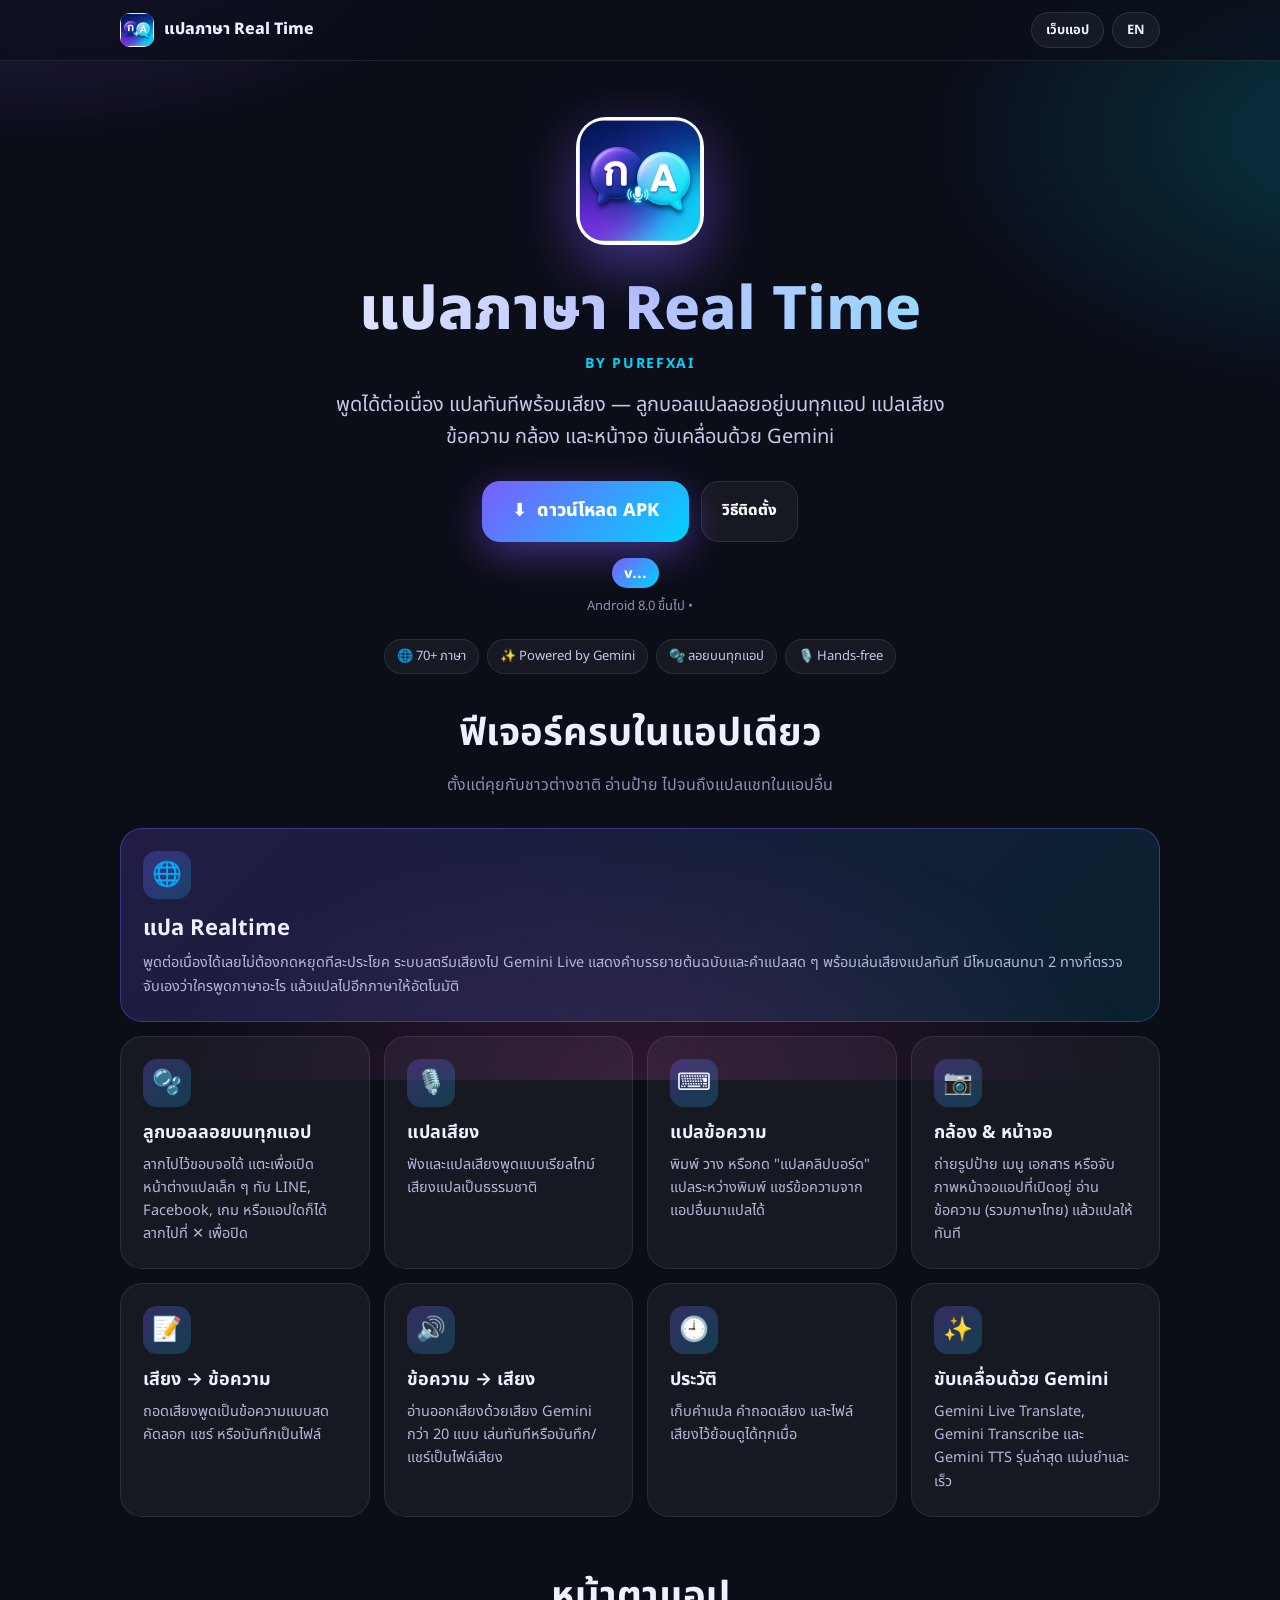
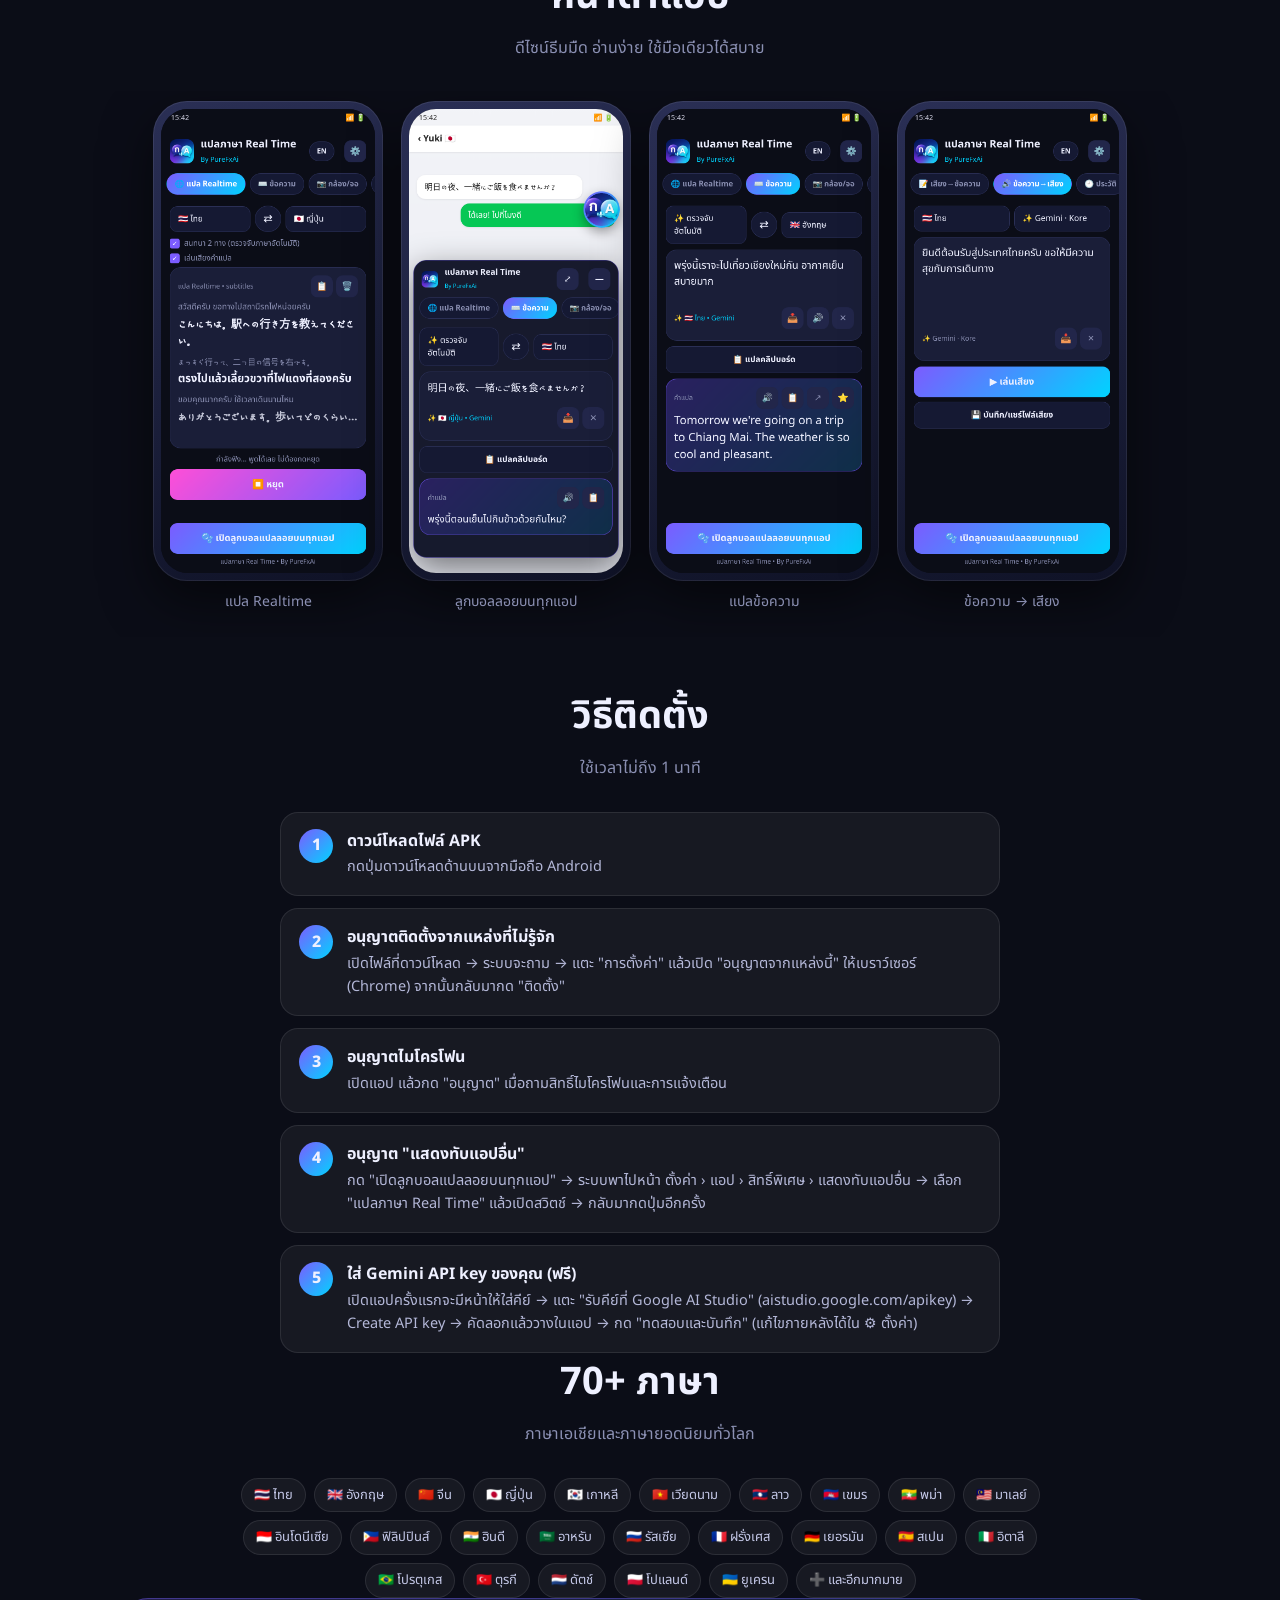
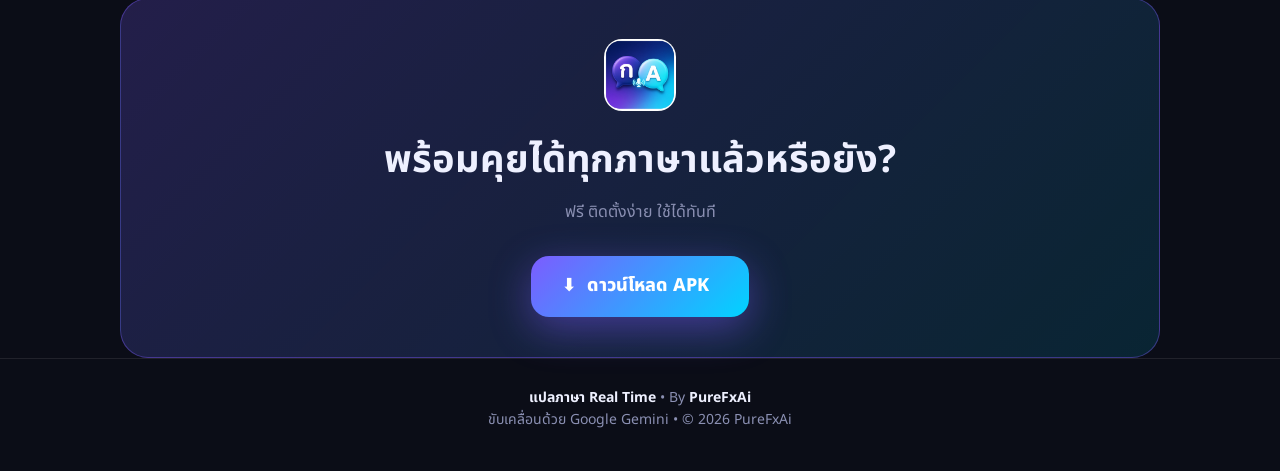
==== index.html @ 842f742c "Landing: version + release date from latest release, key onboarding steps" ====
<!DOCTYPE html>
<html lang="th">
<head>
<meta charset="utf-8">
<meta name="viewport" content="width=device-width, initial-scale=1, viewport-fit=cover">
<title>แปลภาษา Real Time — By PureFxAi</title>
<meta name="description" content="แอปแปลภาษาแบบเรียลไทม์บน Android ด้วย Gemini: แปลเสียงต่อเนื่อง ลูกบอลลอยบนทุกแอป แปลข้อความ กล้อง/หน้าจอ ถอดเสียง และอ่านออกเสียง 70+ ภาษา">
<meta name="theme-color" content="#0b0d17">
<meta property="og:title" content="แปลภาษา Real Time — By PureFxAi">
<meta property="og:description" content="แปลเสียงแบบเรียลไทม์ ลูกบอลลอยบนทุกแอป 70+ ภาษา ขับเคลื่อนด้วย Gemini">
<meta property="og:image" content="img/icon.png">
<link rel="icon" href="img/icon.png">
<link rel="preconnect" href="https://fonts.googleapis.com">
<link href="https://fonts.googleapis.com/css2?family=Noto+Sans+Thai:wght@400;500;700;800&family=Inter:wght@400;600;800&display=swap" rel="stylesheet">
<style>
:root{--bg:#0b0d17;--bg2:#121527;--card:rgba(255,255,255,.05);--b:rgba(255,255,255,.09);--t:#eef0ff;--m:#8b90b3;--a1:#7c5cff;--a2:#00d4ff;--a3:#ff4fd8;--g:linear-gradient(135deg,var(--a1),var(--a2))}
*{box-sizing:border-box}html{scroll-behavior:smooth}
body{margin:0;background:var(--bg);color:var(--t);font-family:"Noto Sans Thai","Inter",system-ui,sans-serif;line-height:1.6;overflow-x:hidden}
.glow{position:fixed;inset:-20%;z-index:-1;pointer-events:none;background:radial-gradient(40% 30% at 15% 5%,rgba(124,92,255,.32),transparent 70%),radial-gradient(35% 30% at 90% 25%,rgba(0,212,255,.2),transparent 70%),radial-gradient(40% 30% at 50% 100%,rgba(255,79,216,.14),transparent 70%);animation:d 18s ease-in-out infinite alternate}
@keyframes d{to{transform:translate(3%,-3%) scale(1.05)}}
a{color:inherit}
.wrap{max-width:1080px;margin:0 auto;padding:0 20px}
nav{position:sticky;top:0;z-index:10;backdrop-filter:blur(14px);-webkit-backdrop-filter:blur(14px);background:rgba(11,13,23,.7);border-bottom:1px solid var(--b)}
nav .wrap{display:flex;align-items:center;justify-content:space-between;height:60px}
.brand{display:flex;align-items:center;gap:10px;font-weight:800;text-decoration:none}
.brand img{width:34px;height:34px;border-radius:10px}
.navr{display:flex;gap:8px;align-items:center}
.chip{border:1px solid var(--b);background:var(--card);color:var(--t);border-radius:999px;padding:7px 14px;font-weight:700;font-size:13px;cursor:pointer;text-decoration:none;font-family:inherit}
.hero{text-align:center;padding:56px 0 30px}
.hero .icon{width:128px;height:128px;border-radius:30px;box-shadow:0 20px 60px rgba(124,92,255,.5);animation:float 5s ease-in-out infinite}
@keyframes float{50%{transform:translateY(-10px)}}
h1{font-size:clamp(34px,8vw,60px);line-height:1.15;margin:22px 0 8px;font-weight:800;background:linear-gradient(90deg,#fff,#b9c4ff 50%,#7fe8ff);-webkit-background-clip:text;background-clip:text;color:transparent}
.by{color:var(--a2);font-weight:700;letter-spacing:.12em;font-size:14px}
.lead{color:#c5c9e8;font-size:clamp(16px,3.6vw,20px);max-width:640px;margin:14px auto 28px}
.btn{display:inline-flex;align-items:center;gap:10px;background:var(--g);color:#fff;text-decoration:none;font-weight:800;font-size:18px;padding:16px 30px;border-radius:18px;box-shadow:0 12px 40px rgba(124,92,255,.45);transition:transform .2s}
.btn:hover{transform:translateY(-2px) scale(1.02)}
.btn.ghost{background:var(--card);border:1px solid var(--b);box-shadow:none;font-size:15px;padding:13px 20px}
.btns{display:flex;flex-wrap:wrap;gap:12px;justify-content:center}
.meta{color:var(--m);font-size:13px;margin-top:8px}
.ver{display:flex;gap:10px;justify-content:center;align-items:center;margin-top:16px;font-size:14px;color:#c5c9e8}
.vtag{background:var(--g);color:#fff;font-weight:800;border-radius:999px;padding:4px 12px;font-family:Inter,sans-serif}
.badges{display:flex;flex-wrap:wrap;gap:8px;justify-content:center;margin-top:22px}
.badge{border:1px solid var(--b);background:var(--card);border-radius:999px;padding:6px 12px;font-size:13px;color:#c5c9e8}
section{padding:50px 0}
h2{font-size:clamp(26px,5.5vw,38px);text-align:center;margin:0 0 8px}
.sub{text-align:center;color:var(--m);margin:0 auto 30px;max-width:620px}
.grid{display:grid;grid-template-columns:repeat(auto-fit,minmax(240px,1fr));gap:14px}
.f{background:var(--card);border:1px solid var(--b);border-radius:22px;padding:22px;transition:transform .25s,border-color .25s}
.f:hover{transform:translateY(-4px);border-color:rgba(124,92,255,.5)}
.f .e{width:48px;height:48px;border-radius:14px;display:grid;place-items:center;font-size:24px;background:linear-gradient(135deg,rgba(124,92,255,.3),rgba(0,212,255,.2));margin-bottom:12px}
.f h3{margin:0 0 6px;font-size:18px}.f p{margin:0;color:#b4b8d8;font-size:14.5px}
.f.big{grid-column:1/-1;background:linear-gradient(135deg,rgba(124,92,255,.2),rgba(0,212,255,.1));border-color:rgba(124,92,255,.4)}
.f.big h3{font-size:22px}
.phones{display:flex;gap:18px;overflow-x:auto;padding:10px 4px 24px;scroll-snap-type:x mandatory;justify-content:safe center}
.phone{flex:none;width:230px;scroll-snap-align:center;text-align:center}
.phone .frame{border-radius:34px;padding:8px;background:linear-gradient(160deg,#2a2f55,#0f1226);box-shadow:0 20px 50px rgba(0,0,0,.5),inset 0 0 0 1px rgba(255,255,255,.08)}
.phone img{width:100%;display:block;border-radius:27px;aspect-ratio:9/19.5;object-fit:cover;object-position:top;background:#0b0d17}
.phone span{display:block;margin-top:10px;color:var(--m);font-size:14px}
.steps{counter-reset:s;display:grid;gap:12px;max-width:720px;margin:0 auto}
.step{display:flex;gap:14px;background:var(--card);border:1px solid var(--b);border-radius:18px;padding:16px 18px}
.step:before{counter-increment:s;content:counter(s);flex:none;width:34px;height:34px;border-radius:50%;background:var(--g);display:grid;place-items:center;font-weight:800}
.step b{display:block}.step p{margin:2px 0 0;color:#b4b8d8;font-size:14.5px}
.langs{display:flex;flex-wrap:wrap;gap:8px;justify-content:center;max-width:820px;margin:0 auto}
.cta{text-align:center;background:linear-gradient(135deg,rgba(124,92,255,.22),rgba(0,212,255,.12));border:1px solid rgba(124,92,255,.4);border-radius:28px;padding:40px 20px}
footer{border-top:1px solid var(--b);padding:28px 0 40px;text-align:center;color:var(--m);font-size:14px}
footer b{color:var(--t)}
.reveal{opacity:0;transform:translateY(24px);transition:opacity .6s,transform .6s}.reveal.in{opacity:1;transform:none}
</style>
</head>
<body>
<div class="glow"></div>
<nav><div class="wrap">
  <a class="brand" href="#"><img src="img/icon.png" alt=""><span data-i="name">แปลภาษา Real Time</span></a>
  <div class="navr"><a class="chip" href="app/" data-i="webapp">เว็บแอป</a><button class="chip" id="lang">EN</button></div>
</div></nav>

<header class="hero wrap">
  <img class="icon" src="img/icon.png" alt="แปลภาษา Real Time">
  <h1 data-i="name">แปลภาษา Real Time</h1>
  <div class="by">BY PUREFXAI</div>
  <p class="lead" data-i="lead">พูดได้ต่อเนื่อง แปลทันทีพร้อมเสียง — ลูกบอลแปลลอยอยู่บนทุกแอป แปลเสียง ข้อความ กล้อง และหน้าจอ ขับเคลื่อนด้วย Gemini</p>
  <div class="btns">
    <a class="btn dl" href="#" id="dl1">⬇️ <span data-i="download">ดาวน์โหลด APK</span></a>
    <a class="btn ghost" href="#install" data-i="howto">วิธีติดตั้ง</a>
  </div>
  <div class="ver" id="verBox"><span class="vtag" id="ver">v…</span><span id="vdate"></span></div>
  <div class="meta"><span data-i="android">Android 8.0 ขึ้นไป</span> • <span id="vsize"></span></div>
  <div class="badges"><span class="badge">🌐 70+ <span data-i="languages">ภาษา</span></span><span class="badge">✨ Powered by Gemini</span><span class="badge">🫧 <span data-i="overlay">ลอยบนทุกแอป</span></span><span class="badge">🎙️ Hands-free</span></div>
</header>

<section class="wrap reveal">
  <h2 data-i="featTitle">ฟีเจอร์ครบในแอปเดียว</h2>
  <p class="sub" data-i="featSub">ตั้งแต่คุยกับชาวต่างชาติ อ่านป้าย ไปจนถึงแปลแชทในแอปอื่น</p>
  <div class="grid">
    <div class="f big"><div class="e">🌐</div><h3 data-i="f1t">แปล Realtime</h3><p data-i="f1d">พูดต่อเนื่องได้เลยไม่ต้องกดหยุดทีละประโยค ระบบสตรีมเสียงไป Gemini Live แสดงคำบรรยายต้นฉบับและคำแปลสด ๆ พร้อมเล่นเสียงแปลทันที มีโหมดสนทนา 2 ทางที่ตรวจจับเองว่าใครพูดภาษาอะไร แล้วแปลไปอีกภาษาให้อัตโนมัติ</p></div>
    <div class="f"><div class="e">🫧</div><h3 data-i="f2t">ลูกบอลลอยบนทุกแอป</h3><p data-i="f2d">ลากไปไว้ขอบจอได้ แตะเพื่อเปิดหน้าต่างแปลเล็ก ๆ ทับ LINE, Facebook, เกม หรือแอปใดก็ได้ ลากไปที่ ✕ เพื่อปิด</p></div>
    <div class="f"><div class="e">🎙️</div><h3 data-i="f3t">แปลเสียง</h3><p data-i="f3d">ฟังและแปลเสียงพูดแบบเรียลไทม์ เสียงแปลเป็นธรรมชาติ</p></div>
    <div class="f"><div class="e">⌨️</div><h3 data-i="f4t">แปลข้อความ</h3><p data-i="f4d">พิมพ์ วาง หรือกด "แปลคลิปบอร์ด" แปลระหว่างพิมพ์ แชร์ข้อความจากแอปอื่นมาแปลได้</p></div>
    <div class="f"><div class="e">📷</div><h3 data-i="f5t">กล้อง & หน้าจอ</h3><p data-i="f5d">ถ่ายรูปป้าย เมนู เอกสาร หรือจับภาพหน้าจอแอปที่เปิดอยู่ อ่านข้อความ (รวมภาษาไทย) แล้วแปลให้ทันที</p></div>
    <div class="f"><div class="e">📝</div><h3 data-i="f6t">เสียง → ข้อความ</h3><p data-i="f6d">ถอดเสียงพูดเป็นข้อความแบบสด คัดลอก แชร์ หรือบันทึกเป็นไฟล์</p></div>
    <div class="f"><div class="e">🔊</div><h3 data-i="f7t">ข้อความ → เสียง</h3><p data-i="f7d">อ่านออกเสียงด้วยเสียง Gemini กว่า 20 แบบ เล่นทันทีหรือบันทึก/แชร์เป็นไฟล์เสียง</p></div>
    <div class="f"><div class="e">🕘</div><h3 data-i="f8t">ประวัติ</h3><p data-i="f8d">เก็บคำแปล คำถอดเสียง และไฟล์เสียงไว้ย้อนดูได้ทุกเมื่อ</p></div>
    <div class="f"><div class="e">✨</div><h3 data-i="f9t">ขับเคลื่อนด้วย Gemini</h3><p data-i="f9d">Gemini Live Translate, Gemini Transcribe และ Gemini TTS รุ่นล่าสุด แม่นยำและเร็ว</p></div>
  </div>
</section>

<section class="reveal">
  <div class="wrap"><h2 data-i="shotsTitle">หน้าตาแอป</h2><p class="sub" data-i="shotsSub">ดีไซน์ธีมมืด อ่านง่าย ใช้มือเดียวได้สบาย</p></div>
  <div class="phones">
    <div class="phone"><div class="frame"><img src="img/shot-realtime.png" alt="" loading="lazy"></div><span data-i="s1">แปล Realtime</span></div>
    <div class="phone"><div class="frame"><img src="img/shot-bubble.png" alt="" loading="lazy"></div><span data-i="s2">ลูกบอลลอยบนทุกแอป</span></div>
    <div class="phone"><div class="frame"><img src="img/shot-text.png" alt="" loading="lazy"></div><span data-i="s3">แปลข้อความ</span></div>
    <div class="phone"><div class="frame"><img src="img/shot-tts.png" alt="" loading="lazy"></div><span data-i="s4">ข้อความ → เสียง</span></div>
  </div>
</section>

<section class="wrap reveal" id="install">
  <h2 data-i="instTitle">วิธีติดตั้ง</h2>
  <p class="sub" data-i="instSub">ใช้เวลาไม่ถึง 1 นาที</p>
  <div class="steps">
    <div class="step"><div><b data-i="i1t">ดาวน์โหลดไฟล์ APK</b><p data-i="i1d">กดปุ่มดาวน์โหลดด้านบนจากมือถือ Android</p></div></div>
    <div class="step"><div><b data-i="i2t">อนุญาตติดตั้งจากแหล่งที่ไม่รู้จัก</b><p data-i="i2d">เปิดไฟล์ที่ดาวน์โหลด → ระบบจะถาม → แตะ "การตั้งค่า" แล้วเปิด "อนุญาตจากแหล่งนี้" ให้เบราว์เซอร์ (Chrome) จากนั้นกลับมากด "ติดตั้ง"</p></div></div>
    <div class="step"><div><b data-i="i3t">อนุญาตไมโครโฟน</b><p data-i="i3d">เปิดแอป แล้วกด "อนุญาต" เมื่อถามสิทธิ์ไมโครโฟนและการแจ้งเตือน</p></div></div>
    <div class="step"><div><b data-i="i4t">อนุญาต "แสดงทับแอปอื่น"</b><p data-i="i4d">กด "เปิดลูกบอลแปลลอยบนทุกแอป" → ระบบพาไปหน้า ตั้งค่า › แอป › สิทธิ์พิเศษ › แสดงทับแอปอื่น → เลือก "แปลภาษา Real Time" แล้วเปิดสวิตช์ → กลับมากดปุ่มอีกครั้ง</p></div></div>
    <div class="step"><div><b data-i="i5t">ใส่ Gemini API key ของคุณ (ฟรี)</b><p data-i="i5d">เปิดแอปครั้งแรกจะมีหน้าให้ใส่คีย์ → แตะ "รับคีย์ที่ Google AI Studio" (aistudio.google.com/apikey) → Create API key → คัดลอกแล้ววางในแอป → กด "ทดสอบและบันทึก" (แก้ไขภายหลังได้ใน ⚙️ ตั้งค่า)</p></div></div>
  </div>
</section>

<section class="wrap reveal">
  <h2 data-i="langTitle">70+ ภาษา</h2>
  <p class="sub" data-i="langSub">ภาษาเอเชียและภาษายอดนิยมทั่วโลก</p>
  <div class="langs" id="langs"></div>
</section>

<section class="wrap reveal">
  <div class="cta">
    <img src="img/icon.png" alt="" style="width:72px;height:72px;border-radius:18px">
    <h2 style="margin-top:12px" data-i="ctaTitle">พร้อมคุยได้ทุกภาษาแล้วหรือยัง?</h2>
    <p class="sub" data-i="ctaSub">ฟรี ติดตั้งง่าย ใช้ได้ทันที</p>
    <a class="btn dl" href="#" id="dl2">⬇️ <span data-i="download">ดาวน์โหลด APK</span> <span class="v2"></span></a>
  </div>
</section>

<footer><div class="wrap"><b data-i="name">แปลภาษา Real Time</b> • By <b>PureFxAi</b><br><span data-i="foot">ขับเคลื่อนด้วย Google Gemini</span> • © 2026 PureFxAi</div></footer>

<script>
const APK_REPO='purefxaidev/purefxai-translator-site';
const FALLBACK='https://github.com/'+APK_REPO+'/releases/latest';
const EN={name:'Real Time Translator',webapp:'Web app',lead:'Speak continuously and get instant spoken translation — a floating translator bubble over every app for voice, text, camera and screen. Powered by Gemini.',download:'Download APK',howto:'How to install',android:'Android 8.0+',languages:'languages',overlay:'Over all apps',featTitle:'Everything in one app',featSub:'From talking to foreigners and reading signs to translating chats inside other apps',
f1t:'Realtime Translate',f1d:'Keep talking — no need to stop after each sentence. Audio streams to Gemini Live, showing live subtitles of the original and the translation while the translated voice plays immediately. Two-way conversation mode auto-detects which language is spoken and translates to the other.',
f2t:'Floating bubble over all apps',f2d:'Drag it to any edge; tap to open a compact translator over LINE, Facebook, games or any app. Drag to ✕ to close.',f3t:'Voice translation',f3d:'Live speech translation with natural translated voice.',f4t:'Text translation',f4d:'Type, paste or tap "Translate clipboard". Translates as you type; share text from other apps.',f5t:'Camera & screen',f5d:'Photograph signs, menus, documents or capture the screen of the app you are in — text (incl. Thai) is read and translated instantly.',f6t:'Speech → Text',f6d:'Live transcription; copy, share or save to a file.',f7t:'Text → Speech',f7d:'Read aloud with 20+ Gemini voices; play or save/share as an audio file.',f8t:'History',f8d:'Every translation, transcript and audio file saved for later.',f9t:'Powered by Gemini',f9d:'Latest Gemini Live Translate, Gemini Transcribe and Gemini TTS — accurate and fast.',
shotsTitle:'Screenshots',shotsSub:'Dark, readable, one-hand friendly design',s1:'Realtime Translate',s2:'Floating bubble',s3:'Text translation',s4:'Text → Speech',instTitle:'How to install',instSub:'Takes under a minute',
i1t:'Download the APK',i1d:'Tap the download button on your Android phone.',i2t:'Allow installs from unknown sources',i2d:'Open the downloaded file → tap "Settings" when prompted → enable "Allow from this source" for your browser (Chrome) → go back and tap "Install".',i3t:'Allow microphone',i3d:'Open the app and allow microphone and notifications.',i4t:'Allow "Display over other apps"',i4d:'Tap "Start floating bubble" → Settings › Apps › Special access › Display over other apps → choose "แปลภาษา Real Time" and switch it on → come back and tap the button again.',i5t:'Add your own Gemini API key (free)',i5d:'On first launch the app asks for a key → tap "Get a key at Google AI Studio" (aistudio.google.com/apikey) → Create API key → copy, paste it in the app → "Test & save" (editable later in ⚙️ Settings).',
langTitle:'70+ languages',langSub:'Asian languages and the world\'s most popular ones',ctaTitle:'Ready to talk in any language?',ctaSub:'Free, easy to install, works instantly',foot:'Powered by Google Gemini'};
const TH={};document.querySelectorAll('[data-i]').forEach(e=>{TH[e.dataset.i]=TH[e.dataset.i]||e.textContent});
let ui=localStorage.getItem('ui')||'th';
function apply(){const d=ui==='en'?EN:TH;document.querySelectorAll('[data-i]').forEach(e=>{if(d[e.dataset.i])e.textContent=d[e.dataset.i]});document.documentElement.lang=ui;document.getElementById('lang').textContent=ui==='en'?'ไทย':'EN';renderLangs()}
document.getElementById('lang').onclick=()=>{ui=ui==='en'?'th':'en';localStorage.setItem('ui',ui);apply()};
const L=[['🇹🇭','ไทย','Thai'],['🇬🇧','อังกฤษ','English'],['🇨🇳','จีน','Chinese'],['🇯🇵','ญี่ปุ่น','Japanese'],['🇰🇷','เกาหลี','Korean'],['🇻🇳','เวียดนาม','Vietnamese'],['🇱🇦','ลาว','Lao'],['🇰🇭','เขมร','Khmer'],['🇲🇲','พม่า','Burmese'],['🇲🇾','มาเลย์','Malay'],['🇮🇩','อินโดนีเซีย','Indonesian'],['🇵🇭','ฟิลิปปินส์','Filipino'],['🇮🇳','ฮินดี','Hindi'],['🇸🇦','อาหรับ','Arabic'],['🇷🇺','รัสเซีย','Russian'],['🇫🇷','ฝรั่งเศส','French'],['🇩🇪','เยอรมัน','German'],['🇪🇸','สเปน','Spanish'],['🇮🇹','อิตาลี','Italian'],['🇧🇷','โปรตุเกส','Portuguese'],['🇹🇷','ตุรกี','Turkish'],['🇳🇱','ดัตช์','Dutch'],['🇵🇱','โปแลนด์','Polish'],['🇺🇦','ยูเครน','Ukrainian'],['➕','และอีกมากมาย','and many more']];
function renderLangs(){document.getElementById('langs').innerHTML=L.map(l=>`<span class="badge">${l[0]} ${ui==='en'?l[2]:l[1]}</span>`).join('')}
apply();
// latest APK asset from GitHub Releases
document.querySelectorAll('.dl').forEach(a=>a.href=FALLBACK);
let REL=null;
function showRel(){if(!REL)return;const j=REL,a=(j.assets||[]).find(x=>x.name.endsWith('.apk'));
  document.getElementById('ver').textContent=j.tag_name;
  const d=new Date(j.published_at||j.created_at);
  document.getElementById('vdate').textContent=(ui==='en'?'Released ':'อัปเดต ')+d.toLocaleDateString(ui==='en'?'en-GB':'th-TH',{day:'numeric',month:'short',year:'numeric',timeZone:'Asia/Bangkok'});
  document.querySelectorAll('.v2').forEach(e=>e.textContent=j.tag_name);
  if(a){document.querySelectorAll('.dl').forEach(b=>b.href=a.browser_download_url);document.getElementById('vsize').textContent=(a.size/1048576).toFixed(1)+' MB'}}
fetch('https://api.github.com/repos/'+APK_REPO+'/releases/latest').then(r=>r.json()).then(j=>{REL=j;showRel()}).catch(()=>{});
document.getElementById('lang').addEventListener('click',showRel);
const io=new IntersectionObserver(es=>es.forEach(e=>{if(e.isIntersecting){e.target.classList.add('in');io.unobserve(e.target)}}),{threshold:.12});document.querySelectorAll('.reveal').forEach(e=>io.observe(e));
</script>
</body>
</html>
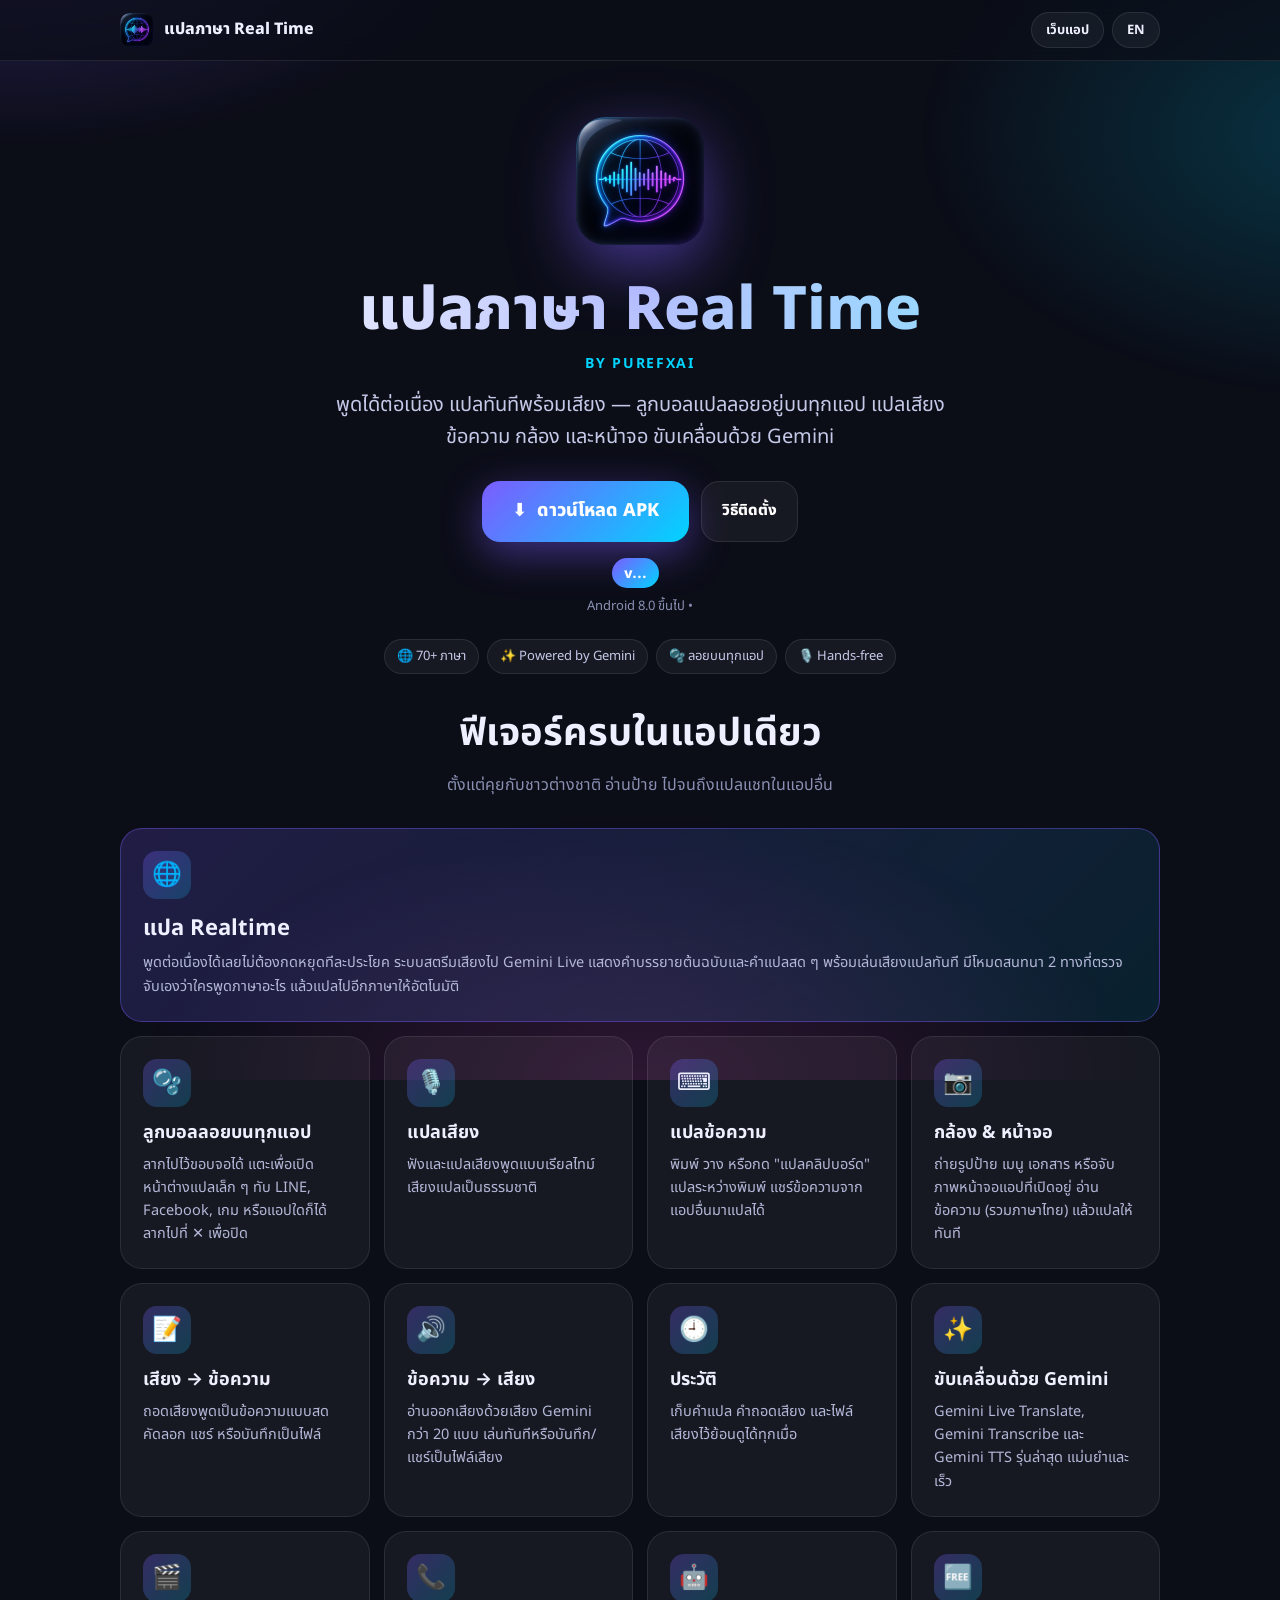
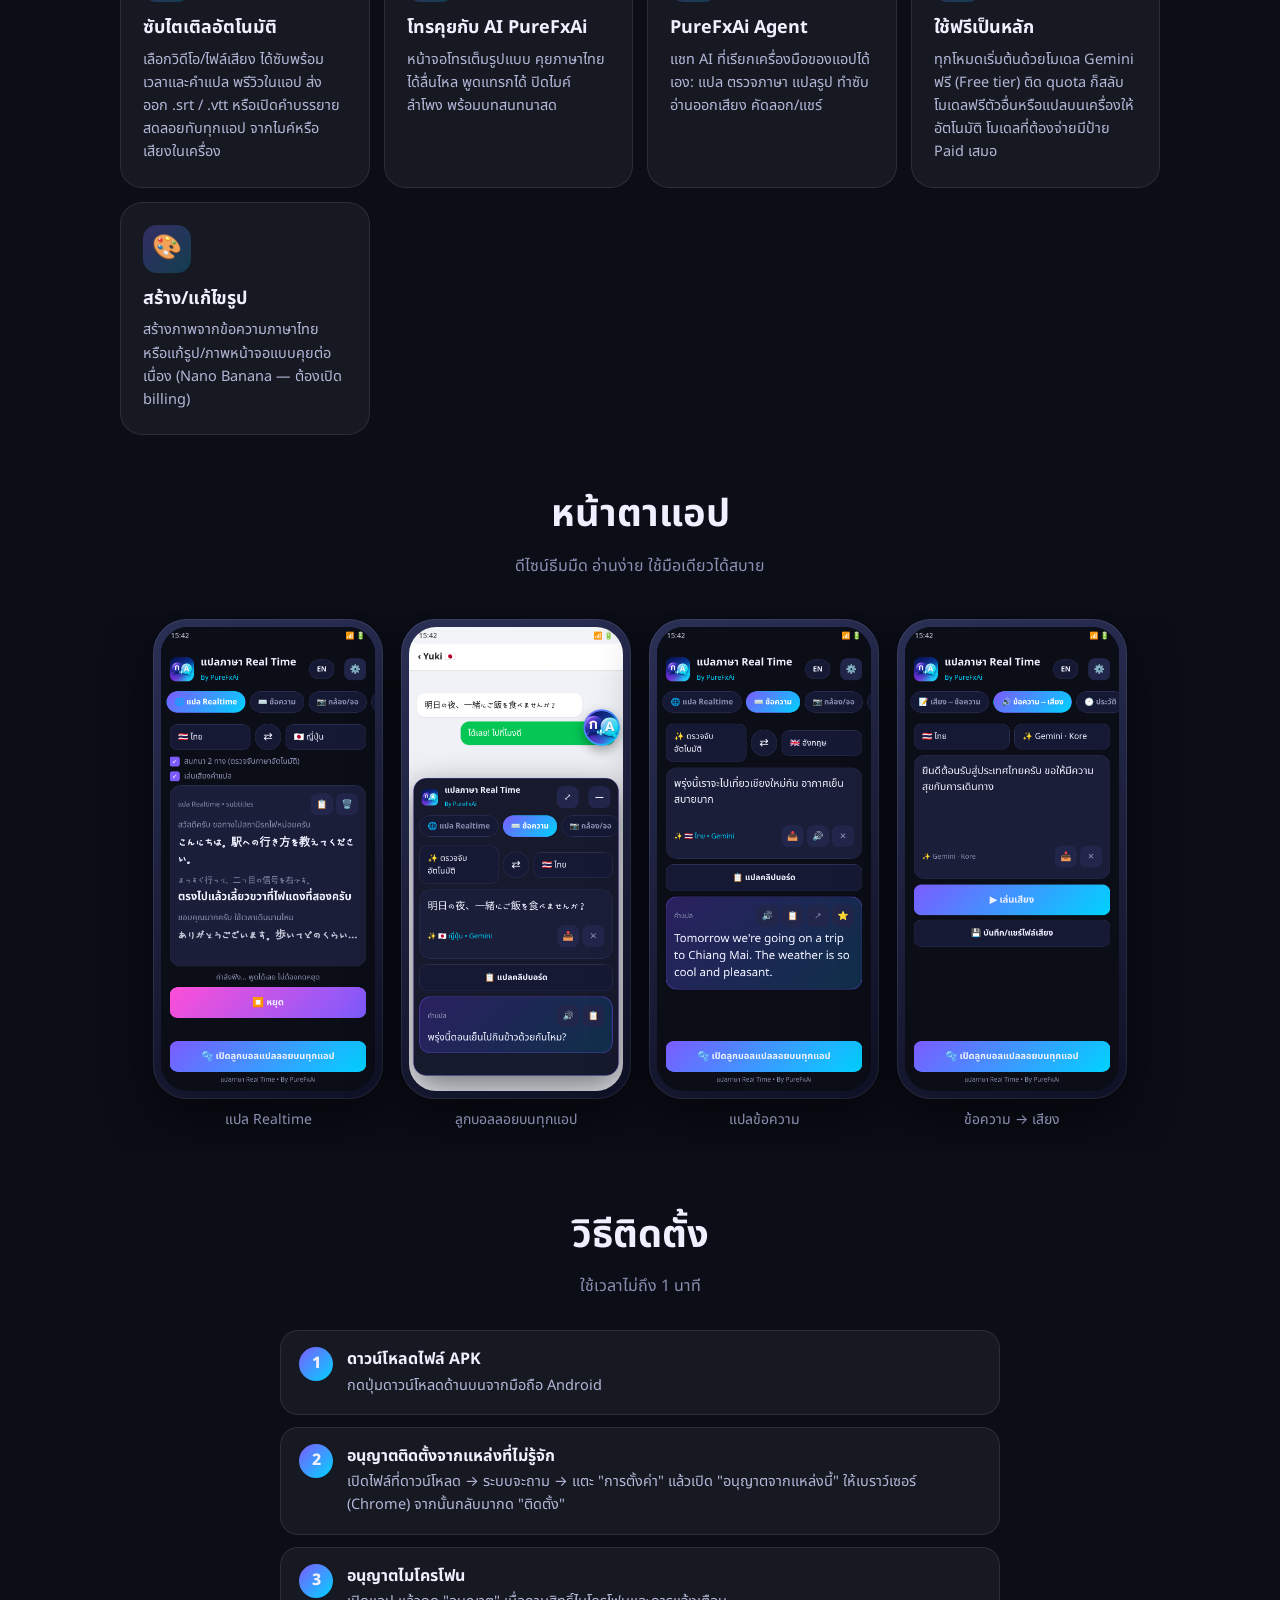
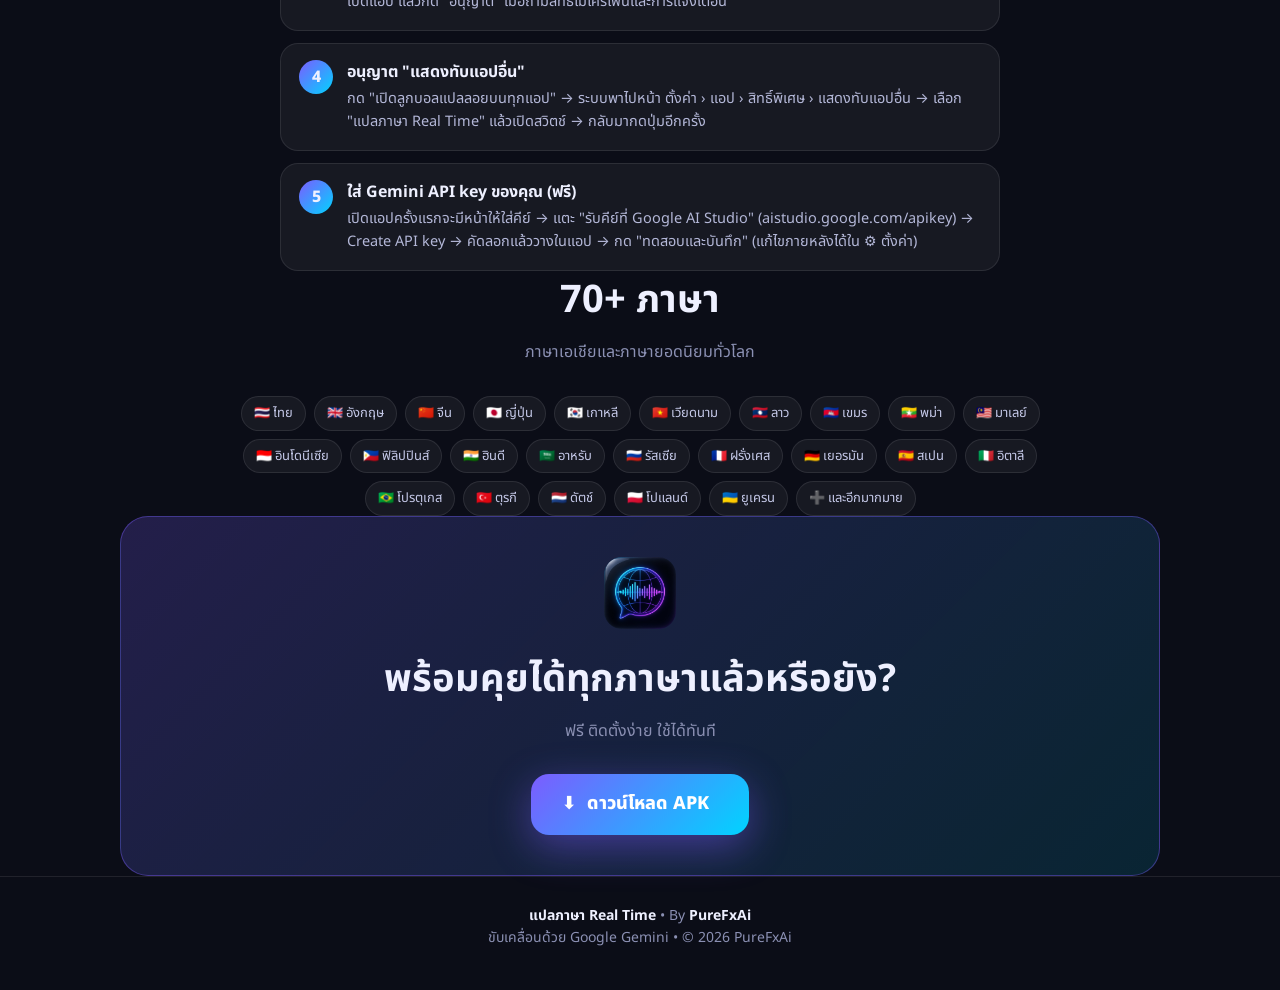
==== commit bbc45e3f: "v1.1.0: new icon, subtitles / Call AI / Agent / free-first / image features" ====
--- a/index.html
+++ b/index.html
@@ -101,6 +101,11 @@
     <div class="f"><div class="e">🔊</div><h3 data-i="f7t">ข้อความ → เสียง</h3><p data-i="f7d">อ่านออกเสียงด้วยเสียง Gemini กว่า 20 แบบ เล่นทันทีหรือบันทึก/แชร์เป็นไฟล์เสียง</p></div>
     <div class="f"><div class="e">🕘</div><h3 data-i="f8t">ประวัติ</h3><p data-i="f8d">เก็บคำแปล คำถอดเสียง และไฟล์เสียงไว้ย้อนดูได้ทุกเมื่อ</p></div>
     <div class="f"><div class="e">✨</div><h3 data-i="f9t">ขับเคลื่อนด้วย Gemini</h3><p data-i="f9d">Gemini Live Translate, Gemini Transcribe และ Gemini TTS รุ่นล่าสุด แม่นยำและเร็ว</p></div>
+    <div class="f"><div class="e">🎬</div><h3 data-i="f10t">ซับไตเติลอัตโนมัติ</h3><p data-i="f10d">เลือกวิดีโอ/ไฟล์เสียง ได้ซับพร้อมเวลาและคำแปล พรีวิวในแอป ส่งออก .srt / .vtt หรือเปิดคำบรรยายสดลอยทับทุกแอป จากไมค์หรือเสียงในเครื่อง</p></div>
+    <div class="f"><div class="e">📞</div><h3 data-i="f11t">โทรคุยกับ AI PureFxAi</h3><p data-i="f11d">หน้าจอโทรเต็มรูปแบบ คุยภาษาไทยได้ลื่นไหล พูดแทรกได้ ปิดไมค์ ลำโพง พร้อมบทสนทนาสด</p></div>
+    <div class="f"><div class="e">🤖</div><h3 data-i="f12t">PureFxAi Agent</h3><p data-i="f12d">แชท AI ที่เรียกเครื่องมือของแอปได้เอง: แปล ตรวจภาษา แปลรูป ทำซับ อ่านออกเสียง คัดลอก/แชร์</p></div>
+    <div class="f"><div class="e">🆓</div><h3 data-i="f13t">ใช้ฟรีเป็นหลัก</h3><p data-i="f13d">ทุกโหมดเริ่มต้นด้วยโมเดล Gemini ฟรี (Free tier) ติด quota ก็สลับโมเดลฟรีตัวอื่นหรือแปลบนเครื่องให้อัตโนมัติ โมเดลที่ต้องจ่ายมีป้าย Paid เสมอ</p></div>
+    <div class="f"><div class="e">🎨</div><h3 data-i="f14t">สร้าง/แก้ไขรูป</h3><p data-i="f14d">สร้างภาพจากข้อความภาษาไทย หรือแก้รูป/ภาพหน้าจอแบบคุยต่อเนื่อง (Nano Banana — ต้องเปิด billing)</p></div>
   </div>
 </section>
 
@@ -148,7 +153,7 @@
 const FALLBACK='https://github.com/'+APK_REPO+'/releases/latest';
 const EN={name:'Real Time Translator',webapp:'Web app',lead:'Speak continuously and get instant spoken translation — a floating translator bubble over every app for voice, text, camera and screen. Powered by Gemini.',download:'Download APK',howto:'How to install',android:'Android 8.0+',languages:'languages',overlay:'Over all apps',featTitle:'Everything in one app',featSub:'From talking to foreigners and reading signs to translating chats inside other apps',
 f1t:'Realtime Translate',f1d:'Keep talking — no need to stop after each sentence. Audio streams to Gemini Live, showing live subtitles of the original and the translation while the translated voice plays immediately. Two-way conversation mode auto-detects which language is spoken and translates to the other.',
-f2t:'Floating bubble over all apps',f2d:'Drag it to any edge; tap to open a compact translator over LINE, Facebook, games or any app. Drag to ✕ to close.',f3t:'Voice translation',f3d:'Live speech translation with natural translated voice.',f4t:'Text translation',f4d:'Type, paste or tap "Translate clipboard". Translates as you type; share text from other apps.',f5t:'Camera & screen',f5d:'Photograph signs, menus, documents or capture the screen of the app you are in — text (incl. Thai) is read and translated instantly.',f6t:'Speech → Text',f6d:'Live transcription; copy, share or save to a file.',f7t:'Text → Speech',f7d:'Read aloud with 20+ Gemini voices; play or save/share as an audio file.',f8t:'History',f8d:'Every translation, transcript and audio file saved for later.',f9t:'Powered by Gemini',f9d:'Latest Gemini Live Translate, Gemini Transcribe and Gemini TTS — accurate and fast.',
+f2t:'Floating bubble over all apps',f2d:'Drag it to any edge; tap to open a compact translator over LINE, Facebook, games or any app. Drag to ✕ to close.',f3t:'Voice translation',f3d:'Live speech translation with natural translated voice.',f4t:'Text translation',f4d:'Type, paste or tap "Translate clipboard". Translates as you type; share text from other apps.',f5t:'Camera & screen',f5d:'Photograph signs, menus, documents or capture the screen of the app you are in — text (incl. Thai) is read and translated instantly.',f6t:'Speech → Text',f6d:'Live transcription; copy, share or save to a file.',f7t:'Text → Speech',f7d:'Read aloud with 20+ Gemini voices; play or save/share as an audio file.',f8t:'History',f8d:'Every translation, transcript and audio file saved for later.',f10t:'Auto subtitles',f10d:'Pick a video/audio file to get timed subtitles + translation, preview in-app, export .srt / .vtt — or turn on live captions over any app from the mic or device audio.',f11t:'Call AI PureFxAi',f11d:'Full-screen call UI with natural Thai conversation, barge-in, mute, speaker and live transcript.',f12t:'PureFxAi Agent',f12d:'AI chat that uses the app\'s tools itself: translate, detect language, translate images, make subtitles, speak, copy/share.',f13t:'Free first',f13d:'Every mode defaults to free-tier Gemini models; on quota limits it switches to another free model or on-device translation. Paid models always carry a Paid badge.',f14t:'Create / edit images',f14d:'Generate images from Thai prompts or edit photos/screenshots in multi-turn chat (Nano Banana — billing required).',f9t:'Powered by Gemini',f9d:'Latest Gemini Live Translate, Gemini Transcribe and Gemini TTS — accurate and fast.',
 shotsTitle:'Screenshots',shotsSub:'Dark, readable, one-hand friendly design',s1:'Realtime Translate',s2:'Floating bubble',s3:'Text translation',s4:'Text → Speech',instTitle:'How to install',instSub:'Takes under a minute',
 i1t:'Download the APK',i1d:'Tap the download button on your Android phone.',i2t:'Allow installs from unknown sources',i2d:'Open the downloaded file → tap "Settings" when prompted → enable "Allow from this source" for your browser (Chrome) → go back and tap "Install".',i3t:'Allow microphone',i3d:'Open the app and allow microphone and notifications.',i4t:'Allow "Display over other apps"',i4d:'Tap "Start floating bubble" → Settings › Apps › Special access › Display over other apps → choose "แปลภาษา Real Time" and switch it on → come back and tap the button again.',i5t:'Add your own Gemini API key (free)',i5d:'On first launch the app asks for a key → tap "Get a key at Google AI Studio" (aistudio.google.com/apikey) → Create API key → copy, paste it in the app → "Test & save" (editable later in ⚙️ Settings).',
 langTitle:'70+ languages',langSub:'Asian languages and the world\'s most popular ones',ctaTitle:'Ready to talk in any language?',ctaSub:'Free, easy to install, works instantly',foot:'Powered by Google Gemini'};
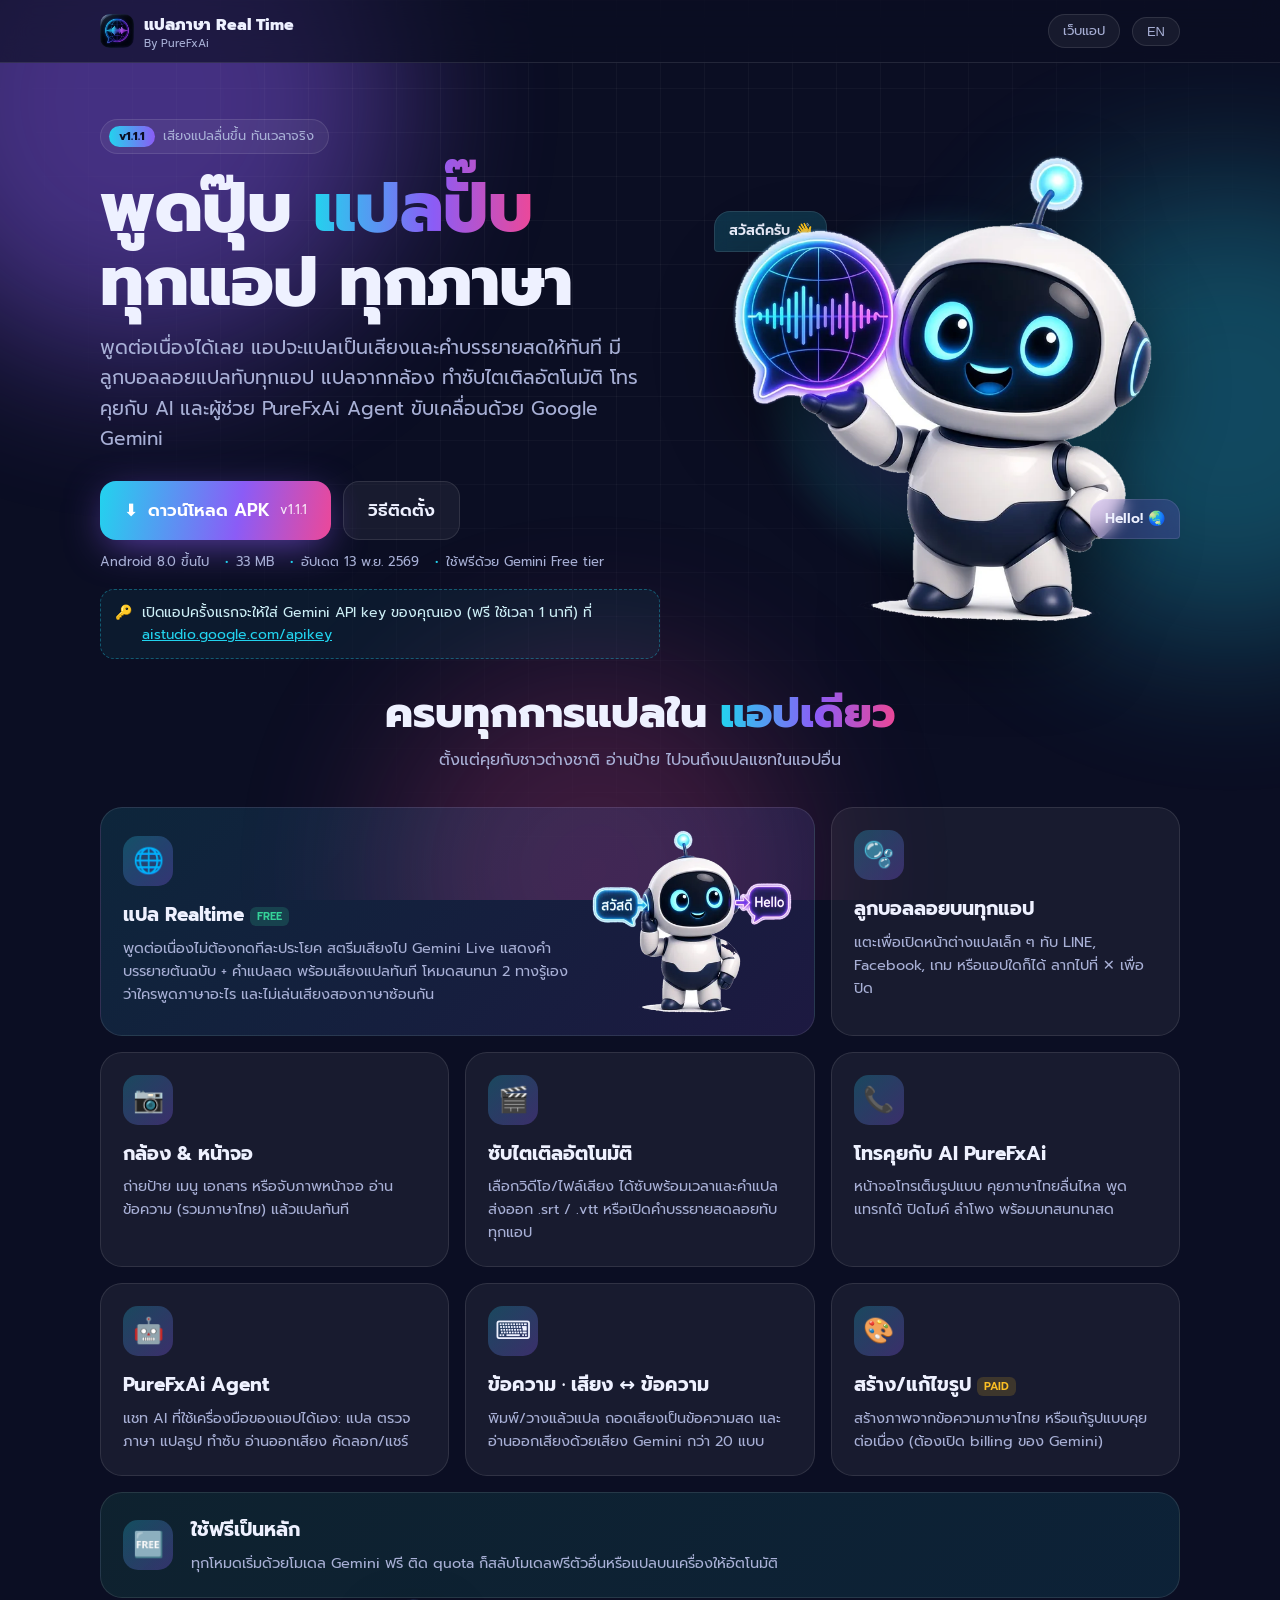
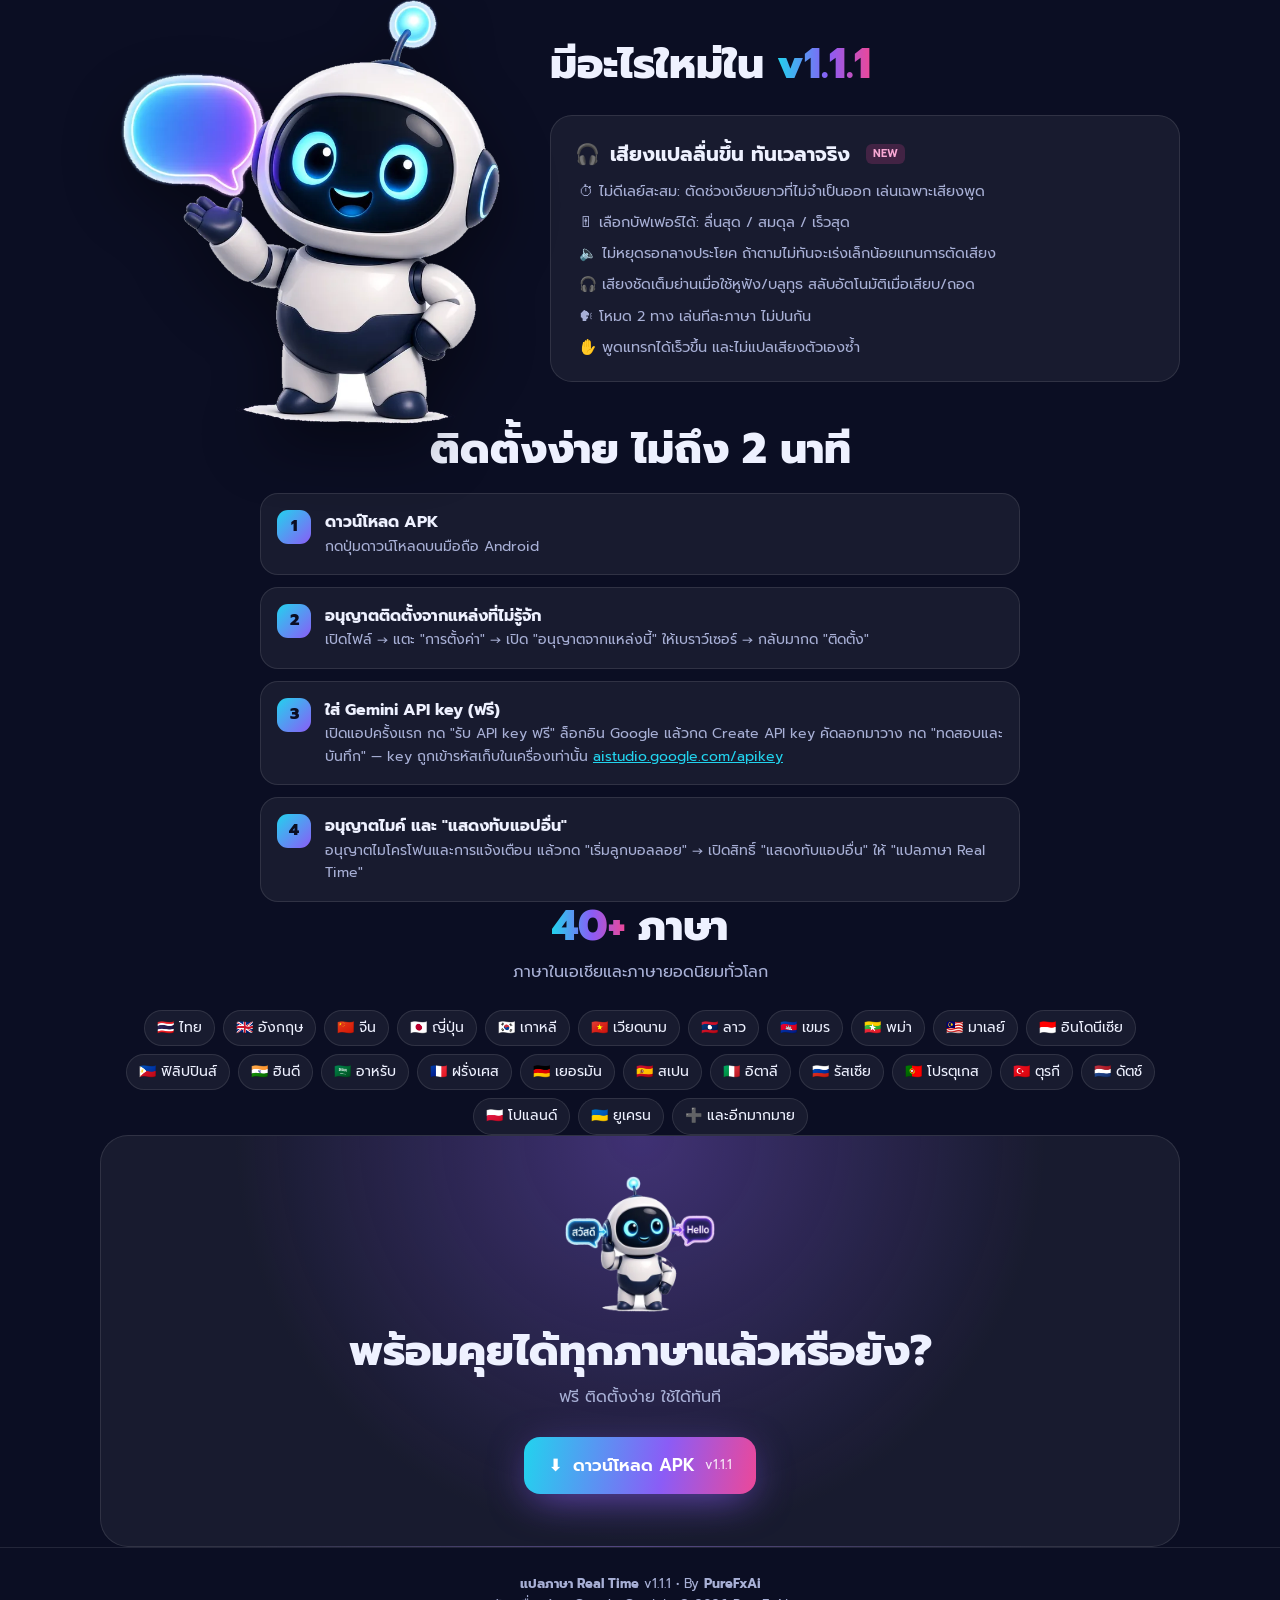
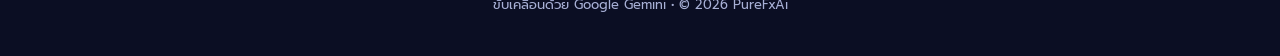
==== commit af8a41d7: "v1.1.1: redesigned landing page with PureFxAi mascot, v1.1.1 changelog" ====
--- a/index.html
+++ b/index.html
@@ -1,181 +1,245 @@
-<!DOCTYPE html>
+<!doctype html>
 <html lang="th">
 <head>
 <meta charset="utf-8">
-<meta name="viewport" content="width=device-width, initial-scale=1, viewport-fit=cover">
+<meta name="viewport" content="width=device-width,initial-scale=1,viewport-fit=cover">
 <title>แปลภาษา Real Time — By PureFxAi</title>
-<meta name="description" content="แอปแปลภาษาแบบเรียลไทม์บน Android ด้วย Gemini: แปลเสียงต่อเนื่อง ลูกบอลลอยบนทุกแอป แปลข้อความ กล้อง/หน้าจอ ถอดเสียง และอ่านออกเสียง 70+ ภาษา">
-<meta name="theme-color" content="#0b0d17">
+<meta name="description" content="แอปแปลภาษาแบบเรียลไทม์บน Android: พูดต่อเนื่องแล้วได้เสียงแปลทันที ลูกบอลลอยบนทุกแอป กล้อง ซับไตเติลอัตโนมัติ โทรคุยกับ AI และ PureFxAi Agent — By PureFxAi">
+<meta name="theme-color" content="#0b0e23">
 <meta property="og:title" content="แปลภาษา Real Time — By PureFxAi">
-<meta property="og:description" content="แปลเสียงแบบเรียลไทม์ ลูกบอลลอยบนทุกแอป 70+ ภาษา ขับเคลื่อนด้วย Gemini">
-<meta property="og:image" content="img/icon.png">
+<meta property="og:description" content="พูดปุ๊บ แปลปั๊บ ทุกแอป ทุกภาษา">
+<meta property="og:image" content="img/mascot/hero-720.webp">
 <link rel="icon" href="img/icon.png">
-<link rel="preconnect" href="https://fonts.googleapis.com">
-<link href="https://fonts.googleapis.com/css2?family=Noto+Sans+Thai:wght@400;500;700;800&family=Inter:wght@400;600;800&display=swap" rel="stylesheet">
+<link rel="preload" as="image" href="img/mascot/hero-360.webp" imagesrcset="img/mascot/hero-360.webp 360w, img/mascot/hero-720.webp 720w" imagesizes="(max-width:760px) 70vw, 420px">
+<link rel="preconnect" href="https://fonts.googleapis.com"><link rel="preconnect" href="https://fonts.gstatic.com" crossorigin>
+<link href="https://fonts.googleapis.com/css2?family=Prompt:wght@400;600;800&display=swap" rel="stylesheet">
 <style>
-:root{--bg:#0b0d17;--bg2:#121527;--card:rgba(255,255,255,.05);--b:rgba(255,255,255,.09);--t:#eef0ff;--m:#8b90b3;--a1:#7c5cff;--a2:#00d4ff;--a3:#ff4fd8;--g:linear-gradient(135deg,var(--a1),var(--a2))}
-*{box-sizing:border-box}html{scroll-behavior:smooth}
-body{margin:0;background:var(--bg);color:var(--t);font-family:"Noto Sans Thai","Inter",system-ui,sans-serif;line-height:1.6;overflow-x:hidden}
-.glow{position:fixed;inset:-20%;z-index:-1;pointer-events:none;background:radial-gradient(40% 30% at 15% 5%,rgba(124,92,255,.32),transparent 70%),radial-gradient(35% 30% at 90% 25%,rgba(0,212,255,.2),transparent 70%),radial-gradient(40% 30% at 50% 100%,rgba(255,79,216,.14),transparent 70%);animation:d 18s ease-in-out infinite alternate}
-@keyframes d{to{transform:translate(3%,-3%) scale(1.05)}}
-a{color:inherit}
-.wrap{max-width:1080px;margin:0 auto;padding:0 20px}
-nav{position:sticky;top:0;z-index:10;backdrop-filter:blur(14px);-webkit-backdrop-filter:blur(14px);background:rgba(11,13,23,.7);border-bottom:1px solid var(--b)}
-nav .wrap{display:flex;align-items:center;justify-content:space-between;height:60px}
-.brand{display:flex;align-items:center;gap:10px;font-weight:800;text-decoration:none}
+:root{--bg:#0b0e23;--card:rgba(255,255,255,.055);--line:rgba(255,255,255,.10);--txt:#eef1ff;--mut:#a8b0d6;--c1:#22d3ee;--c2:#8b5cf6;--c3:#ec4899;--ok:#34d399}
+*{box-sizing:border-box;margin:0;padding:0}
+html{scroll-behavior:smooth}
+body{font-family:Prompt,system-ui,-apple-system,"Segoe UI",sans-serif;background:var(--bg);color:var(--txt);line-height:1.6;overflow-x:hidden;-webkit-font-smoothing:antialiased}
+a{color:inherit;text-decoration:none}
+.wrap{max-width:1120px;margin:0 auto;padding:0 20px}
+.aur{position:fixed;inset:0;z-index:-1;overflow:hidden;pointer-events:none}
+.aur i{position:absolute;border-radius:50%;filter:blur(80px);opacity:.45;animation:drift 18s ease-in-out infinite alternate}
+.aur i:nth-child(1){width:520px;height:520px;background:var(--c2);top:-160px;left:-120px}
+.aur i:nth-child(2){width:460px;height:460px;background:var(--c1);top:20%;right:-180px;animation-delay:-6s;opacity:.3}
+.aur i:nth-child(3){width:420px;height:420px;background:var(--c3);bottom:-180px;left:30%;animation-delay:-12s;opacity:.22}
+@keyframes drift{to{transform:translate(60px,40px) scale(1.12)}}
+.grid-bg{position:fixed;inset:0;z-index:-1;background-image:linear-gradient(rgba(255,255,255,.035) 1px,transparent 1px),linear-gradient(90deg,rgba(255,255,255,.035) 1px,transparent 1px);background-size:44px 44px;mask-image:radial-gradient(ellipse at 50% 0%,#000 30%,transparent 75%)}
+nav{position:sticky;top:0;z-index:20;backdrop-filter:blur(14px);background:rgba(11,14,35,.65);border-bottom:1px solid var(--line)}
+nav .wrap{display:flex;align-items:center;gap:12px;height:62px}
+.brand{display:flex;align-items:center;gap:10px;font-weight:800}
 .brand img{width:34px;height:34px;border-radius:10px}
-.navr{display:flex;gap:8px;align-items:center}
-.chip{border:1px solid var(--b);background:var(--card);color:var(--t);border-radius:999px;padding:7px 14px;font-weight:700;font-size:13px;cursor:pointer;text-decoration:none;font-family:inherit}
-.hero{text-align:center;padding:56px 0 30px}
-.hero .icon{width:128px;height:128px;border-radius:30px;box-shadow:0 20px 60px rgba(124,92,255,.5);animation:float 5s ease-in-out infinite}
-@keyframes float{50%{transform:translateY(-10px)}}
-h1{font-size:clamp(34px,8vw,60px);line-height:1.15;margin:22px 0 8px;font-weight:800;background:linear-gradient(90deg,#fff,#b9c4ff 50%,#7fe8ff);-webkit-background-clip:text;background-clip:text;color:transparent}
-.by{color:var(--a2);font-weight:700;letter-spacing:.12em;font-size:14px}
-.lead{color:#c5c9e8;font-size:clamp(16px,3.6vw,20px);max-width:640px;margin:14px auto 28px}
-.btn{display:inline-flex;align-items:center;gap:10px;background:var(--g);color:#fff;text-decoration:none;font-weight:800;font-size:18px;padding:16px 30px;border-radius:18px;box-shadow:0 12px 40px rgba(124,92,255,.45);transition:transform .2s}
-.btn:hover{transform:translateY(-2px) scale(1.02)}
-.btn.ghost{background:var(--card);border:1px solid var(--b);box-shadow:none;font-size:15px;padding:13px 20px}
-.btns{display:flex;flex-wrap:wrap;gap:12px;justify-content:center}
-.meta{color:var(--m);font-size:13px;margin-top:8px}
-.ver{display:flex;gap:10px;justify-content:center;align-items:center;margin-top:16px;font-size:14px;color:#c5c9e8}
-.vtag{background:var(--g);color:#fff;font-weight:800;border-radius:999px;padding:4px 12px;font-family:Inter,sans-serif}
-.badges{display:flex;flex-wrap:wrap;gap:8px;justify-content:center;margin-top:22px}
-.badge{border:1px solid var(--b);background:var(--card);border-radius:999px;padding:6px 12px;font-size:13px;color:#c5c9e8}
-section{padding:50px 0}
-h2{font-size:clamp(26px,5.5vw,38px);text-align:center;margin:0 0 8px}
-.sub{text-align:center;color:var(--m);margin:0 auto 30px;max-width:620px}
-.grid{display:grid;grid-template-columns:repeat(auto-fit,minmax(240px,1fr));gap:14px}
-.f{background:var(--card);border:1px solid var(--b);border-radius:22px;padding:22px;transition:transform .25s,border-color .25s}
-.f:hover{transform:translateY(-4px);border-color:rgba(124,92,255,.5)}
-.f .e{width:48px;height:48px;border-radius:14px;display:grid;place-items:center;font-size:24px;background:linear-gradient(135deg,rgba(124,92,255,.3),rgba(0,212,255,.2));margin-bottom:12px}
-.f h3{margin:0 0 6px;font-size:18px}.f p{margin:0;color:#b4b8d8;font-size:14.5px}
-.f.big{grid-column:1/-1;background:linear-gradient(135deg,rgba(124,92,255,.2),rgba(0,212,255,.1));border-color:rgba(124,92,255,.4)}
-.f.big h3{font-size:22px}
-.phones{display:flex;gap:18px;overflow-x:auto;padding:10px 4px 24px;scroll-snap-type:x mandatory;justify-content:safe center}
-.phone{flex:none;width:230px;scroll-snap-align:center;text-align:center}
-.phone .frame{border-radius:34px;padding:8px;background:linear-gradient(160deg,#2a2f55,#0f1226);box-shadow:0 20px 50px rgba(0,0,0,.5),inset 0 0 0 1px rgba(255,255,255,.08)}
-.phone img{width:100%;display:block;border-radius:27px;aspect-ratio:9/19.5;object-fit:cover;object-position:top;background:#0b0d17}
-.phone span{display:block;margin-top:10px;color:var(--m);font-size:14px}
-.steps{counter-reset:s;display:grid;gap:12px;max-width:720px;margin:0 auto}
-.step{display:flex;gap:14px;background:var(--card);border:1px solid var(--b);border-radius:18px;padding:16px 18px}
-.step:before{counter-increment:s;content:counter(s);flex:none;width:34px;height:34px;border-radius:50%;background:var(--g);display:grid;place-items:center;font-weight:800}
-.step b{display:block}.step p{margin:2px 0 0;color:#b4b8d8;font-size:14.5px}
-.langs{display:flex;flex-wrap:wrap;gap:8px;justify-content:center;max-width:820px;margin:0 auto}
-.cta{text-align:center;background:linear-gradient(135deg,rgba(124,92,255,.22),rgba(0,212,255,.12));border:1px solid rgba(124,92,255,.4);border-radius:28px;padding:40px 20px}
-footer{border-top:1px solid var(--b);padding:28px 0 40px;text-align:center;color:var(--m);font-size:14px}
-footer b{color:var(--t)}
-.reveal{opacity:0;transform:translateY(24px);transition:opacity .6s,transform .6s}.reveal.in{opacity:1;transform:none}
+.brand small{display:block;font-weight:400;font-size:11px;color:var(--mut);line-height:1}
+nav .sp{flex:1}
+.chip{border:1px solid var(--line);border-radius:999px;padding:6px 14px;font-size:13px;color:var(--mut);background:var(--card);cursor:pointer}
+.chip:hover{color:var(--txt)}
+.grad{background:linear-gradient(90deg,var(--c1),var(--c2) 55%,var(--c3));-webkit-background-clip:text;background-clip:text;color:transparent}
+.hero{display:grid;grid-template-columns:1.1fr .9fr;gap:24px;align-items:center;padding:56px 20px 30px}
+.hero>*{min-width:0}
+.pill{display:inline-flex;gap:8px;align-items:center;border:1px solid var(--line);background:var(--card);border-radius:999px;padding:6px 14px 6px 8px;font-size:13px;color:var(--mut)}
+.pill b{background:linear-gradient(90deg,var(--c1),var(--c2));color:#0b0e23;border-radius:999px;padding:1px 10px;font-size:12px}
+h1{font-size:clamp(38px,6.2vw,68px);line-height:1.08;font-weight:800;margin:18px 0 14px;letter-spacing:-.5px}
+.lead{font-size:clamp(16px,2.2vw,19px);color:var(--mut);max-width:560px}
+.cta-row{display:flex;flex-wrap:wrap;gap:12px;margin:26px 0 12px}
+.btn{display:inline-flex;align-items:center;gap:10px;border-radius:16px;padding:15px 24px;font-weight:600;font-size:17px;transition:transform .15s,box-shadow .2s}
+.btn:active{transform:scale(.97)}
+.btn.main{background:linear-gradient(100deg,var(--c1),var(--c2) 60%,var(--c3));color:#fff;box-shadow:0 10px 40px -8px rgba(139,92,246,.7)}
+.btn.main:hover{box-shadow:0 14px 50px -6px rgba(34,211,238,.6)}
+.btn.ghost{border:1px solid var(--line);background:var(--card)}
+.btn small{font-weight:400;opacity:.85;font-size:13px}
+.meta{display:flex;flex-wrap:wrap;gap:8px 16px;color:var(--mut);font-size:13px}
+.meta span::before{content:"•";margin-right:8px;color:var(--c1)}
+.meta span:first-child::before{content:none}
+.keynote{margin-top:16px;display:flex;gap:10px;align-items:flex-start;border:1px dashed rgba(34,211,238,.35);background:rgba(34,211,238,.06);border-radius:14px;padding:12px 14px;font-size:14px;color:#cdeff6;max-width:560px}
+.keynote a{color:var(--c1);text-decoration:underline}
+.stage{position:relative;display:grid;place-items:center;min-height:420px}
+.stage::before{content:"";position:absolute;width:78%;aspect-ratio:1;border-radius:50%;background:radial-gradient(circle,rgba(139,92,246,.55),rgba(34,211,238,.15) 55%,transparent 70%);filter:blur(10px)}
+.stage img{position:relative;width:min(420px,72vw);height:auto;animation:float 5s ease-in-out infinite;filter:drop-shadow(0 30px 40px rgba(0,0,0,.45))}
+@keyframes float{50%{transform:translateY(-14px) rotate(-1.5deg)}}
+.bub{position:absolute;padding:8px 14px;border-radius:16px 16px 16px 4px;font-size:14px;font-weight:600;backdrop-filter:blur(8px);border:1px solid var(--line);animation:pop 6s ease-in-out infinite}
+.bub.a{top:12%;left:2%;background:rgba(34,211,238,.18)}
+.bub.b{bottom:18%;right:0;background:rgba(139,92,246,.22);border-radius:16px 16px 4px 16px;animation-delay:-3s}
+@keyframes pop{0%,100%{transform:translateY(0)}50%{transform:translateY(-8px)}}
+section{padding:54px 0}
+.h2{font-size:clamp(28px,4.2vw,42px);font-weight:800;line-height:1.15;text-align:center}
+.sub{color:var(--mut);text-align:center;margin:10px auto 0;max-width:640px}
+.feats{display:grid;grid-template-columns:repeat(3,1fr);gap:16px;margin-top:34px}
+.f{position:relative;border:1px solid var(--line);background:var(--card);border-radius:22px;padding:22px;overflow:hidden;transition:transform .2s,border-color .2s}
+.f:hover{transform:translateY(-4px);border-color:rgba(139,92,246,.5)}
+.f .ic{width:50px;height:50px;border-radius:15px;display:grid;place-items:center;font-size:25px;background:linear-gradient(135deg,rgba(34,211,238,.25),rgba(139,92,246,.3));margin-bottom:14px}
+.f h3{font-size:19px;margin-bottom:6px}
+.f p{color:var(--mut);font-size:14.5px}
+.f.big{grid-column:span 2;display:grid;grid-template-columns:1fr 200px;gap:10px;align-items:center;background:linear-gradient(135deg,rgba(34,211,238,.12),rgba(139,92,246,.14))}
+.f.big img{width:200px;height:auto}
+.f.wide{grid-column:1/-1;display:flex;gap:18px;align-items:center;background:linear-gradient(135deg,rgba(52,211,153,.10),rgba(34,211,238,.10))}.f.wide .ic{flex:none;margin:0}
+.tag{display:inline-block;font-size:11px;border-radius:6px;padding:1px 7px;margin-left:6px;vertical-align:middle;font-weight:600}
+.tag.free{background:rgba(52,211,153,.18);color:var(--ok)}
+.tag.paid{background:rgba(251,191,36,.16);color:#fbbf24}
+.tag.new{background:rgba(236,72,153,.2);color:#f9a8d4}
+.split{display:grid;grid-template-columns:.8fr 1.2fr;gap:30px;align-items:center}
+.split img{width:100%;max-width:380px;height:auto;margin:auto;display:block;filter:drop-shadow(0 24px 30px rgba(0,0,0,.4))}
+.steps{display:grid;gap:12px;margin-top:20px;counter-reset:s}
+.st{display:flex;gap:14px;border:1px solid var(--line);background:var(--card);border-radius:18px;padding:16px}
+.st::before{counter-increment:s;content:counter(s);flex:none;width:34px;height:34px;border-radius:11px;display:grid;place-items:center;font-weight:800;background:linear-gradient(135deg,var(--c1),var(--c2));color:#0b0e23}
+.st h4{font-size:16px}.st p{color:var(--mut);font-size:14px}
+.st a{color:var(--c1);text-decoration:underline}
+.log{border:1px solid var(--line);background:var(--card);border-radius:22px;padding:22px 24px;margin-top:26px}
+.log h3{display:flex;gap:10px;align-items:center;font-size:20px;margin-bottom:10px}
+.log ul{list-style:none;display:grid;gap:8px}
+.log li{color:var(--mut);font-size:14.5px;padding-left:4px}
+.langs{display:flex;flex-wrap:wrap;gap:8px;justify-content:center;margin-top:24px}
+.langs span{border:1px solid var(--line);background:var(--card);border-radius:999px;padding:6px 12px;font-size:14px}
+.final{text-align:center;border:1px solid var(--line);border-radius:28px;padding:40px 20px;background:radial-gradient(circle at 50% 0%,rgba(139,92,246,.35),transparent 60%),var(--card);position:relative;overflow:hidden}
+.final img{width:150px;height:auto;margin-bottom:6px}
+footer{border-top:1px solid var(--line);padding:26px 0 40px;color:var(--mut);font-size:13px;text-align:center}
+.reveal{opacity:0;transform:translateY(18px);transition:opacity .6s,transform .6s}
+.reveal.in{opacity:1;transform:none}
+@media (max-width:860px){
+  .hero{grid-template-columns:1fr;padding-top:18px;text-align:center}
+  .hero .lead,.keynote{margin-left:auto;margin-right:auto}
+  .cta-row,.meta{justify-content:center}
+  .stage{min-height:320px;order:-1}
+  .feats{grid-template-columns:1fr 1fr}
+  .f.big{grid-column:span 2;grid-template-columns:1fr 120px}.f.big img{width:120px}
+  .split{grid-template-columns:1fr}
+}
+@media (max-width:560px){
+  .feats{grid-template-columns:1fr}.f.big{grid-column:auto;grid-template-columns:1fr}.f.big img{width:150px;margin:0 auto}.f.wide{grid-column:auto}
+  .btn{width:100%;justify-content:center}
+  nav .chip.hide-s{display:none}
+}
+@media (prefers-reduced-motion:reduce){*{animation:none!important;transition:none!important}}
 </style>
 </head>
 <body>
-<div class="glow"></div>
+<div class="aur"><i></i><i></i><i></i></div><div class="grid-bg"></div>
+
 <nav><div class="wrap">
-  <a class="brand" href="#"><img src="img/icon.png" alt=""><span data-i="name">แปลภาษา Real Time</span></a>
-  <div class="navr"><a class="chip" href="app/" data-i="webapp">เว็บแอป</a><button class="chip" id="lang">EN</button></div>
+  <a class="brand" href="#"><img src="img/icon.webp" alt="" width="34" height="34"><span><span data-i="name">แปลภาษา Real Time</span><small>By PureFxAi</small></span></a>
+  <span class="sp"></span>
+  <a class="chip hide-s" href="app/" data-i="webapp">เว็บแอป</a>
+  <button class="chip" id="lang">EN</button>
 </div></nav>
 
-<header class="hero wrap">
-  <img class="icon" src="img/icon.png" alt="แปลภาษา Real Time">
-  <h1 data-i="name">แปลภาษา Real Time</h1>
-  <div class="by">BY PUREFXAI</div>
-  <p class="lead" data-i="lead">พูดได้ต่อเนื่อง แปลทันทีพร้อมเสียง — ลูกบอลแปลลอยอยู่บนทุกแอป แปลเสียง ข้อความ กล้อง และหน้าจอ ขับเคลื่อนด้วย Gemini</p>
-  <div class="btns">
-    <a class="btn dl" href="#" id="dl1">⬇️ <span data-i="download">ดาวน์โหลด APK</span></a>
-    <a class="btn ghost" href="#install" data-i="howto">วิธีติดตั้ง</a>
-  </div>
-  <div class="ver" id="verBox"><span class="vtag" id="ver">v…</span><span id="vdate"></span></div>
-  <div class="meta"><span data-i="android">Android 8.0 ขึ้นไป</span> • <span id="vsize"></span></div>
-  <div class="badges"><span class="badge">🌐 70+ <span data-i="languages">ภาษา</span></span><span class="badge">✨ Powered by Gemini</span><span class="badge">🫧 <span data-i="overlay">ลอยบนทุกแอป</span></span><span class="badge">🎙️ Hands-free</span></div>
+<header class="wrap hero">
+  <div>
+    <span class="pill"><b id="ver">v1.1.1</b><span data-i="pillTxt">เสียงแปลลื่นขึ้น ทันเวลาจริง</span></span>
+    <h1><span data-i="h1a">พูดปุ๊บ</span> <span class="grad" data-i="h1b">แปลปั๊บ</span><br><span data-i="h1c">ทุกแอป ทุกภาษา</span></h1>
+    <p class="lead" data-i="lead">พูดต่อเนื่องได้เลย แอปจะแปลเป็นเสียงและคำบรรยายสดให้ทันที มีลูกบอลลอยแปลทับทุกแอป แปลจากกล้อง ทำซับไตเติลอัตโนมัติ โทรคุยกับ AI และผู้ช่วย PureFxAi Agent ขับเคลื่อนด้วย Google Gemini</p>
+    <div class="cta-row">
+      <a class="btn main dl" id="dl" href="https://github.com/purefxaidev/purefxai-translator-site/releases/download/v1.1.1/PureFxAi-Translator-v1.1.1.apk">⬇️ <span data-i="download">ดาวน์โหลด APK</span> <small class="v2">v1.1.1</small></a>
+      <a class="btn ghost" href="#install" data-i="howto">วิธีติดตั้ง</a>
+    </div>
+    <div class="meta"><span data-i="android">Android 8.0 ขึ้นไป</span><span id="vsize">33 MB</span><span id="vdate">อัปเดต 13 พ.ย. 2569</span><span data-i="freeUse">ใช้ฟรีด้วย Gemini Free tier</span></div>
+    <div class="keynote">🔑 <span><span data-i="keyNote">เปิดแอปครั้งแรกจะให้ใส่ Gemini API key ของคุณเอง (ฟรี ใช้เวลา 1 นาที) ที่</span> <a href="https://aistudio.google.com/apikey" target="_blank" rel="noopener">aistudio.google.com/apikey</a></span></div>
+  </div>
+  <div class="stage">
+    <span class="bub a">สวัสดีครับ 👋</span>
+    <img src="img/mascot/hero-360.webp" srcset="img/mascot/hero-360.webp 360w, img/mascot/hero-720.webp 720w" sizes="(max-width:760px) 70vw, 420px" width="420" height="468" alt="มาสคอต PureFxAi ถือลูกโลกแปลภาษา" fetchpriority="high">
+    <span class="bub b">Hello! 🌏</span>
+  </div>
 </header>
 
+<section id="features" class="wrap reveal">
+  <h2 class="h2"><span data-i="featTitle">ครบทุกการแปลใน</span> <span class="grad" data-i="featTitle2">แอปเดียว</span></h2>
+  <p class="sub" data-i="featSub">ตั้งแต่คุยกับชาวต่างชาติ อ่านป้าย ไปจนถึงแปลแชทในแอปอื่น</p>
+  <div class="feats">
+    <div class="f big"><div><div class="ic">🌐</div><h3><span data-i="f1t">แปล Realtime</span><span class="tag free">FREE</span></h3><p data-i="f1d">พูดต่อเนื่องไม่ต้องกดทีละประโยค สตรีมเสียงไป Gemini Live แสดงคำบรรยายต้นฉบับ + คำแปลสด พร้อมเสียงแปลทันที โหมดสนทนา 2 ทางรู้เองว่าใครพูดภาษาอะไร และไม่เล่นเสียงสองภาษาซ้อนกัน</p></div><img src="img/mascot/listen-360.webp" width="200" height="182" alt="" loading="lazy"></div>
+    <div class="f"><div class="ic">🫧</div><h3 data-i="f2t">ลูกบอลลอยบนทุกแอป</h3><p data-i="f2d">แตะเพื่อเปิดหน้าต่างแปลเล็ก ๆ ทับ LINE, Facebook, เกม หรือแอปใดก็ได้ ลากไปที่ ✕ เพื่อปิด</p></div>
+    <div class="f"><div class="ic">📷</div><h3 data-i="f5t">กล้อง & หน้าจอ</h3><p data-i="f5d">ถ่ายป้าย เมนู เอกสาร หรือจับภาพหน้าจอ อ่านข้อความ (รวมภาษาไทย) แล้วแปลทันที</p></div>
+    <div class="f"><div class="ic">🎬</div><h3><span data-i="f10t">ซับไตเติลอัตโนมัติ</span></h3><p data-i="f10d">เลือกวิดีโอ/ไฟล์เสียง ได้ซับพร้อมเวลาและคำแปล ส่งออก .srt / .vtt หรือเปิดคำบรรยายสดลอยทับทุกแอป</p></div>
+    <div class="f"><div class="ic">📞</div><h3 data-i="f11t">โทรคุยกับ AI PureFxAi</h3><p data-i="f11d">หน้าจอโทรเต็มรูปแบบ คุยภาษาไทยลื่นไหล พูดแทรกได้ ปิดไมค์ ลำโพง พร้อมบทสนทนาสด</p></div>
+    <div class="f"><div class="ic">🤖</div><h3 data-i="f12t">PureFxAi Agent</h3><p data-i="f12d">แชท AI ที่ใช้เครื่องมือของแอปได้เอง: แปล ตรวจภาษา แปลรูป ทำซับ อ่านออกเสียง คัดลอก/แชร์</p></div>
+    <div class="f"><div class="ic">⌨️</div><h3 data-i="f4t">ข้อความ · เสียง ↔ ข้อความ</h3><p data-i="f4d">พิมพ์/วางแล้วแปล ถอดเสียงเป็นข้อความสด และอ่านออกเสียงด้วยเสียง Gemini กว่า 20 แบบ</p></div>
+    <div class="f"><div class="ic">🎨</div><h3><span data-i="f14t">สร้าง/แก้ไขรูป</span><span class="tag paid">PAID</span></h3><p data-i="f14d">สร้างภาพจากข้อความภาษาไทย หรือแก้รูปแบบคุยต่อเนื่อง (ต้องเปิด billing ของ Gemini)</p></div>
+    <div class="f wide"><div class="ic">🆓</div><div><h3 data-i="f13t">ใช้ฟรีเป็นหลัก</h3><p data-i="f13d">ทุกโหมดเริ่มด้วยโมเดล Gemini ฟรี ติด quota ก็สลับโมเดลฟรีตัวอื่นหรือแปลบนเครื่องให้อัตโนมัติ</p></div></div>
+  </div>
+</section>
+
 <section class="wrap reveal">
-  <h2 data-i="featTitle">ฟีเจอร์ครบในแอปเดียว</h2>
-  <p class="sub" data-i="featSub">ตั้งแต่คุยกับชาวต่างชาติ อ่านป้าย ไปจนถึงแปลแชทในแอปอื่น</p>
-  <div class="grid">
-    <div class="f big"><div class="e">🌐</div><h3 data-i="f1t">แปล Realtime</h3><p data-i="f1d">พูดต่อเนื่องได้เลยไม่ต้องกดหยุดทีละประโยค ระบบสตรีมเสียงไป Gemini Live แสดงคำบรรยายต้นฉบับและคำแปลสด ๆ พร้อมเล่นเสียงแปลทันที มีโหมดสนทนา 2 ทางที่ตรวจจับเองว่าใครพูดภาษาอะไร แล้วแปลไปอีกภาษาให้อัตโนมัติ</p></div>
-    <div class="f"><div class="e">🫧</div><h3 data-i="f2t">ลูกบอลลอยบนทุกแอป</h3><p data-i="f2d">ลากไปไว้ขอบจอได้ แตะเพื่อเปิดหน้าต่างแปลเล็ก ๆ ทับ LINE, Facebook, เกม หรือแอปใดก็ได้ ลากไปที่ ✕ เพื่อปิด</p></div>
-    <div class="f"><div class="e">🎙️</div><h3 data-i="f3t">แปลเสียง</h3><p data-i="f3d">ฟังและแปลเสียงพูดแบบเรียลไทม์ เสียงแปลเป็นธรรมชาติ</p></div>
-    <div class="f"><div class="e">⌨️</div><h3 data-i="f4t">แปลข้อความ</h3><p data-i="f4d">พิมพ์ วาง หรือกด "แปลคลิปบอร์ด" แปลระหว่างพิมพ์ แชร์ข้อความจากแอปอื่นมาแปลได้</p></div>
-    <div class="f"><div class="e">📷</div><h3 data-i="f5t">กล้อง & หน้าจอ</h3><p data-i="f5d">ถ่ายรูปป้าย เมนู เอกสาร หรือจับภาพหน้าจอแอปที่เปิดอยู่ อ่านข้อความ (รวมภาษาไทย) แล้วแปลให้ทันที</p></div>
-    <div class="f"><div class="e">📝</div><h3 data-i="f6t">เสียง → ข้อความ</h3><p data-i="f6d">ถอดเสียงพูดเป็นข้อความแบบสด คัดลอก แชร์ หรือบันทึกเป็นไฟล์</p></div>
-    <div class="f"><div class="e">🔊</div><h3 data-i="f7t">ข้อความ → เสียง</h3><p data-i="f7d">อ่านออกเสียงด้วยเสียง Gemini กว่า 20 แบบ เล่นทันทีหรือบันทึก/แชร์เป็นไฟล์เสียง</p></div>
-    <div class="f"><div class="e">🕘</div><h3 data-i="f8t">ประวัติ</h3><p data-i="f8d">เก็บคำแปล คำถอดเสียง และไฟล์เสียงไว้ย้อนดูได้ทุกเมื่อ</p></div>
-    <div class="f"><div class="e">✨</div><h3 data-i="f9t">ขับเคลื่อนด้วย Gemini</h3><p data-i="f9d">Gemini Live Translate, Gemini Transcribe และ Gemini TTS รุ่นล่าสุด แม่นยำและเร็ว</p></div>
-    <div class="f"><div class="e">🎬</div><h3 data-i="f10t">ซับไตเติลอัตโนมัติ</h3><p data-i="f10d">เลือกวิดีโอ/ไฟล์เสียง ได้ซับพร้อมเวลาและคำแปล พรีวิวในแอป ส่งออก .srt / .vtt หรือเปิดคำบรรยายสดลอยทับทุกแอป จากไมค์หรือเสียงในเครื่อง</p></div>
-    <div class="f"><div class="e">📞</div><h3 data-i="f11t">โทรคุยกับ AI PureFxAi</h3><p data-i="f11d">หน้าจอโทรเต็มรูปแบบ คุยภาษาไทยได้ลื่นไหล พูดแทรกได้ ปิดไมค์ ลำโพง พร้อมบทสนทนาสด</p></div>
-    <div class="f"><div class="e">🤖</div><h3 data-i="f12t">PureFxAi Agent</h3><p data-i="f12d">แชท AI ที่เรียกเครื่องมือของแอปได้เอง: แปล ตรวจภาษา แปลรูป ทำซับ อ่านออกเสียง คัดลอก/แชร์</p></div>
-    <div class="f"><div class="e">🆓</div><h3 data-i="f13t">ใช้ฟรีเป็นหลัก</h3><p data-i="f13d">ทุกโหมดเริ่มต้นด้วยโมเดล Gemini ฟรี (Free tier) ติด quota ก็สลับโมเดลฟรีตัวอื่นหรือแปลบนเครื่องให้อัตโนมัติ โมเดลที่ต้องจ่ายมีป้าย Paid เสมอ</p></div>
-    <div class="f"><div class="e">🎨</div><h3 data-i="f14t">สร้าง/แก้ไขรูป</h3><p data-i="f14d">สร้างภาพจากข้อความภาษาไทย หรือแก้รูป/ภาพหน้าจอแบบคุยต่อเนื่อง (Nano Banana — ต้องเปิด billing)</p></div>
-  </div>
-</section>
-
-<section class="reveal">
-  <div class="wrap"><h2 data-i="shotsTitle">หน้าตาแอป</h2><p class="sub" data-i="shotsSub">ดีไซน์ธีมมืด อ่านง่าย ใช้มือเดียวได้สบาย</p></div>
-  <div class="phones">
-    <div class="phone"><div class="frame"><img src="img/shot-realtime.png" alt="" loading="lazy"></div><span data-i="s1">แปล Realtime</span></div>
-    <div class="phone"><div class="frame"><img src="img/shot-bubble.png" alt="" loading="lazy"></div><span data-i="s2">ลูกบอลลอยบนทุกแอป</span></div>
-    <div class="phone"><div class="frame"><img src="img/shot-text.png" alt="" loading="lazy"></div><span data-i="s3">แปลข้อความ</span></div>
-    <div class="phone"><div class="frame"><img src="img/shot-tts.png" alt="" loading="lazy"></div><span data-i="s4">ข้อความ → เสียง</span></div>
-  </div>
-</section>
-
-<section class="wrap reveal" id="install">
-  <h2 data-i="instTitle">วิธีติดตั้ง</h2>
-  <p class="sub" data-i="instSub">ใช้เวลาไม่ถึง 1 นาที</p>
-  <div class="steps">
-    <div class="step"><div><b data-i="i1t">ดาวน์โหลดไฟล์ APK</b><p data-i="i1d">กดปุ่มดาวน์โหลดด้านบนจากมือถือ Android</p></div></div>
-    <div class="step"><div><b data-i="i2t">อนุญาตติดตั้งจากแหล่งที่ไม่รู้จัก</b><p data-i="i2d">เปิดไฟล์ที่ดาวน์โหลด → ระบบจะถาม → แตะ "การตั้งค่า" แล้วเปิด "อนุญาตจากแหล่งนี้" ให้เบราว์เซอร์ (Chrome) จากนั้นกลับมากด "ติดตั้ง"</p></div></div>
-    <div class="step"><div><b data-i="i3t">อนุญาตไมโครโฟน</b><p data-i="i3d">เปิดแอป แล้วกด "อนุญาต" เมื่อถามสิทธิ์ไมโครโฟนและการแจ้งเตือน</p></div></div>
-    <div class="step"><div><b data-i="i4t">อนุญาต "แสดงทับแอปอื่น"</b><p data-i="i4d">กด "เปิดลูกบอลแปลลอยบนทุกแอป" → ระบบพาไปหน้า ตั้งค่า › แอป › สิทธิ์พิเศษ › แสดงทับแอปอื่น → เลือก "แปลภาษา Real Time" แล้วเปิดสวิตช์ → กลับมากดปุ่มอีกครั้ง</p></div></div>
-    <div class="step"><div><b data-i="i5t">ใส่ Gemini API key ของคุณ (ฟรี)</b><p data-i="i5d">เปิดแอปครั้งแรกจะมีหน้าให้ใส่คีย์ → แตะ "รับคีย์ที่ Google AI Studio" (aistudio.google.com/apikey) → Create API key → คัดลอกแล้ววางในแอป → กด "ทดสอบและบันทึก" (แก้ไขภายหลังได้ใน ⚙️ ตั้งค่า)</p></div></div>
+  <div class="split">
+    <img src="img/mascot/wave-360.webp" srcset="img/mascot/wave-360.webp 360w, img/mascot/wave-720.webp 720w" sizes="380px" width="380" height="427" alt="มาสคอต PureFxAi โบกมือ" loading="lazy">
+    <div>
+      <h2 class="h2" style="text-align:left"><span data-i="newTitle">มีอะไรใหม่ใน</span> <span class="grad">v1.1.1</span></h2>
+      <div class="log">
+        <h3>🎧 <span data-i="logH">เสียงแปลลื่นขึ้น ทันเวลาจริง</span><span class="tag new">NEW</span></h3>
+        <ul>
+          <li data-i="l1">⏱ ไม่ดีเลย์สะสม: ตัดช่วงเงียบยาวที่ไม่จำเป็นออก เล่นเฉพาะเสียงพูด</li>
+          <li data-i="l2">🎚 เลือกบัฟเฟอร์ได้: ลื่นสุด / สมดุล / เร็วสุด</li>
+          <li data-i="l3">🔈 ไม่หยุดรอกลางประโยค ถ้าตามไม่ทันจะเร่งเล็กน้อยแทนการตัดเสียง</li>
+          <li data-i="l4">🎧 เสียงชัดเต็มย่านเมื่อใช้หูฟัง/บลูทูธ สลับอัตโนมัติเมื่อเสียบ/ถอด</li>
+          <li data-i="l5">🗣 โหมด 2 ทาง เล่นทีละภาษา ไม่ปนกัน</li>
+          <li data-i="l6">✋ พูดแทรกได้เร็วขึ้น และไม่แปลเสียงตัวเองซ้ำ</li>
+        </ul>
+      </div>
+    </div>
+  </div>
+</section>
+
+<section id="install" class="wrap reveal">
+  <h2 class="h2" data-i="instTitle">ติดตั้งง่าย ไม่ถึง 2 นาที</h2>
+  <div class="steps" style="max-width:760px;margin-left:auto;margin-right:auto">
+    <div class="st"><div><h4 data-i="i1t">ดาวน์โหลด APK</h4><p data-i="i1d">กดปุ่มดาวน์โหลดบนมือถือ Android</p></div></div>
+    <div class="st"><div><h4 data-i="i2t">อนุญาตติดตั้งจากแหล่งที่ไม่รู้จัก</h4><p data-i="i2d">เปิดไฟล์ → แตะ "การตั้งค่า" → เปิด "อนุญาตจากแหล่งนี้" ให้เบราว์เซอร์ → กลับมากด "ติดตั้ง"</p></div></div>
+    <div class="st"><div><h4 data-i="i3t">ใส่ Gemini API key (ฟรี)</h4><p><span data-i="i3d">เปิดแอปครั้งแรก กด "รับ API key ฟรี" ล็อกอิน Google แล้วกด Create API key คัดลอกมาวาง กด "ทดสอบและบันทึก" — key ถูกเข้ารหัสเก็บในเครื่องเท่านั้น</span> <a href="https://aistudio.google.com/apikey" target="_blank" rel="noopener">aistudio.google.com/apikey</a></p></div></div>
+    <div class="st"><div><h4 data-i="i4t">อนุญาตไมค์ และ "แสดงทับแอปอื่น"</h4><p data-i="i4d">อนุญาตไมโครโฟนและการแจ้งเตือน แล้วกด "เริ่มลูกบอลลอย" → เปิดสิทธิ์ "แสดงทับแอปอื่น" ให้ "แปลภาษา Real Time"</p></div></div>
   </div>
 </section>
 
 <section class="wrap reveal">
-  <h2 data-i="langTitle">70+ ภาษา</h2>
-  <p class="sub" data-i="langSub">ภาษาเอเชียและภาษายอดนิยมทั่วโลก</p>
+  <h2 class="h2"><span class="grad">40+</span> <span data-i="langTitle">ภาษา</span></h2>
+  <p class="sub" data-i="langSub">ภาษาในเอเชียและภาษายอดนิยมทั่วโลก</p>
   <div class="langs" id="langs"></div>
 </section>
 
 <section class="wrap reveal">
-  <div class="cta">
-    <img src="img/icon.png" alt="" style="width:72px;height:72px;border-radius:18px">
-    <h2 style="margin-top:12px" data-i="ctaTitle">พร้อมคุยได้ทุกภาษาแล้วหรือยัง?</h2>
+  <div class="final">
+    <img src="img/mascot/listen-360.webp" width="150" height="137" alt="" loading="lazy">
+    <h2 class="h2" data-i="ctaTitle">พร้อมคุยได้ทุกภาษาแล้วหรือยัง?</h2>
     <p class="sub" data-i="ctaSub">ฟรี ติดตั้งง่าย ใช้ได้ทันที</p>
-    <a class="btn dl" href="#" id="dl2">⬇️ <span data-i="download">ดาวน์โหลด APK</span> <span class="v2"></span></a>
-  </div>
-</section>
-
-<footer><div class="wrap"><b data-i="name">แปลภาษา Real Time</b> • By <b>PureFxAi</b><br><span data-i="foot">ขับเคลื่อนด้วย Google Gemini</span> • © 2026 PureFxAi</div></footer>
+    <div class="cta-row" style="justify-content:center"><a class="btn main dl" href="https://github.com/purefxaidev/purefxai-translator-site/releases/download/v1.1.1/PureFxAi-Translator-v1.1.1.apk">⬇️ <span data-i="download">ดาวน์โหลด APK</span> <small class="v2">v1.1.1</small></a></div>
+  </div>
+</section>
+
+<footer><div class="wrap"><b data-i="name">แปลภาษา Real Time</b> <span class="v2">v1.1.1</span> • By <b>PureFxAi</b><br><span data-i="foot">ขับเคลื่อนด้วย Google Gemini</span> • © 2026 PureFxAi</div></footer>
 
 <script>
 const APK_REPO='purefxaidev/purefxai-translator-site';
-const FALLBACK='https://github.com/'+APK_REPO+'/releases/latest';
-const EN={name:'Real Time Translator',webapp:'Web app',lead:'Speak continuously and get instant spoken translation — a floating translator bubble over every app for voice, text, camera and screen. Powered by Gemini.',download:'Download APK',howto:'How to install',android:'Android 8.0+',languages:'languages',overlay:'Over all apps',featTitle:'Everything in one app',featSub:'From talking to foreigners and reading signs to translating chats inside other apps',
-f1t:'Realtime Translate',f1d:'Keep talking — no need to stop after each sentence. Audio streams to Gemini Live, showing live subtitles of the original and the translation while the translated voice plays immediately. Two-way conversation mode auto-detects which language is spoken and translates to the other.',
-f2t:'Floating bubble over all apps',f2d:'Drag it to any edge; tap to open a compact translator over LINE, Facebook, games or any app. Drag to ✕ to close.',f3t:'Voice translation',f3d:'Live speech translation with natural translated voice.',f4t:'Text translation',f4d:'Type, paste or tap "Translate clipboard". Translates as you type; share text from other apps.',f5t:'Camera & screen',f5d:'Photograph signs, menus, documents or capture the screen of the app you are in — text (incl. Thai) is read and translated instantly.',f6t:'Speech → Text',f6d:'Live transcription; copy, share or save to a file.',f7t:'Text → Speech',f7d:'Read aloud with 20+ Gemini voices; play or save/share as an audio file.',f8t:'History',f8d:'Every translation, transcript and audio file saved for later.',f10t:'Auto subtitles',f10d:'Pick a video/audio file to get timed subtitles + translation, preview in-app, export .srt / .vtt — or turn on live captions over any app from the mic or device audio.',f11t:'Call AI PureFxAi',f11d:'Full-screen call UI with natural Thai conversation, barge-in, mute, speaker and live transcript.',f12t:'PureFxAi Agent',f12d:'AI chat that uses the app\'s tools itself: translate, detect language, translate images, make subtitles, speak, copy/share.',f13t:'Free first',f13d:'Every mode defaults to free-tier Gemini models; on quota limits it switches to another free model or on-device translation. Paid models always carry a Paid badge.',f14t:'Create / edit images',f14d:'Generate images from Thai prompts or edit photos/screenshots in multi-turn chat (Nano Banana — billing required).',f9t:'Powered by Gemini',f9d:'Latest Gemini Live Translate, Gemini Transcribe and Gemini TTS — accurate and fast.',
-shotsTitle:'Screenshots',shotsSub:'Dark, readable, one-hand friendly design',s1:'Realtime Translate',s2:'Floating bubble',s3:'Text translation',s4:'Text → Speech',instTitle:'How to install',instSub:'Takes under a minute',
-i1t:'Download the APK',i1d:'Tap the download button on your Android phone.',i2t:'Allow installs from unknown sources',i2d:'Open the downloaded file → tap "Settings" when prompted → enable "Allow from this source" for your browser (Chrome) → go back and tap "Install".',i3t:'Allow microphone',i3d:'Open the app and allow microphone and notifications.',i4t:'Allow "Display over other apps"',i4d:'Tap "Start floating bubble" → Settings › Apps › Special access › Display over other apps → choose "แปลภาษา Real Time" and switch it on → come back and tap the button again.',i5t:'Add your own Gemini API key (free)',i5d:'On first launch the app asks for a key → tap "Get a key at Google AI Studio" (aistudio.google.com/apikey) → Create API key → copy, paste it in the app → "Test & save" (editable later in ⚙️ Settings).',
-langTitle:'70+ languages',langSub:'Asian languages and the world\'s most popular ones',ctaTitle:'Ready to talk in any language?',ctaSub:'Free, easy to install, works instantly',foot:'Powered by Google Gemini'};
+const EN={name:'Real Time Translator',webapp:'Web app',pillTxt:'Smoother, truly real-time voice',h1a:'Speak.',h1b:'Translated.',h1c:'Any app, any language',
+lead:'Keep talking and get spoken translation with live subtitles instantly. A floating bubble translates over every app, plus camera translation, auto subtitles, a voice call with AI and the PureFxAi Agent — powered by Google Gemini.',
+download:'Download APK',howto:'How to install',android:'Android 8.0+',freeUse:'Free with Gemini free tier',keyNote:'On first launch you enter your own Gemini API key (free, takes a minute) at',
+featTitle:'Every kind of translation in',featTitle2:'one app',featSub:'From talking to foreigners and reading signs to translating chats inside other apps',
+f1t:'Realtime Translate',f1d:'Talk continuously — audio streams to Gemini Live with live original + translated subtitles and instant translated voice. Two-way mode detects who speaks which language and never overlaps the two voices.',
+f2t:'Floating bubble over all apps',f2d:'Tap to open a compact translator over LINE, Facebook, games or any app. Drag to ✕ to close.',
+f5t:'Camera & screen',f5d:'Snap signs, menus, documents or capture the screen — text (incl. Thai) is read and translated instantly.',
+f10t:'Auto subtitles',f10d:'Pick a video/audio file for timed subtitles + translation, export .srt / .vtt, or float live captions over any app.',
+f11t:'Call AI PureFxAi',f11d:'Full-screen call UI, natural Thai conversation, barge-in, mute, speaker and live transcript.',
+f12t:'PureFxAi Agent',f12d:'AI chat that uses the app\'s tools itself: translate, detect language, translate images, make subtitles, speak, copy/share.',
+f4t:'Text · Speech ↔ Text',f4d:'Type/paste to translate, live speech-to-text, and read aloud with 20+ Gemini voices.',
+f13t:'Free first',f13d:'Every mode starts on free Gemini models; on quota limits it switches to another free model or on-device translation.',
+f14t:'Create / edit images',f14d:'Generate images from Thai prompts or edit photos in a multi-turn chat (Gemini billing required).',
+newTitle:'What\'s new in',logH:'Smoother, truly real-time voice',l1:'⏱ No growing delay: long silences are skipped, only speech is played',l2:'🎚 Choose the buffer: Smooth / Balanced / Fastest',l3:'🔈 No mid-sentence pauses; when behind it speeds up slightly instead of cutting speech',l4:'🎧 Full-band audio on headphones/Bluetooth, switches automatically when plugged/unplugged',l5:'🗣 Two-way mode plays one language at a time — no overlap',l6:'✋ Faster barge-in, and it no longer re-translates its own voice',
+instTitle:'Install in under 2 minutes',i1t:'Download the APK',i1d:'Tap the download button on your Android phone.',i2t:'Allow unknown sources',i2d:'Open the file → tap "Settings" → enable "Allow from this source" for your browser → back → "Install".',
+i3t:'Add your Gemini API key (free)',i3d:'On first launch tap "Get a free API key", sign in with Google, Create API key, paste it and tap "Test & save" — the key is stored encrypted on your phone only.',
+i4t:'Allow mic and "Display over other apps"',i4d:'Allow microphone and notifications, tap "Start floating bubble" → enable "Display over other apps" for "แปลภาษา Real Time".',
+langTitle:'languages',langSub:'Asian languages and the world\'s most popular ones',ctaTitle:'Ready to talk in any language?',ctaSub:'Free, easy to install, works instantly',foot:'Powered by Google Gemini'};
 const TH={};document.querySelectorAll('[data-i]').forEach(e=>{TH[e.dataset.i]=TH[e.dataset.i]||e.textContent});
 let ui=localStorage.getItem('ui')||'th';
-function apply(){const d=ui==='en'?EN:TH;document.querySelectorAll('[data-i]').forEach(e=>{if(d[e.dataset.i])e.textContent=d[e.dataset.i]});document.documentElement.lang=ui;document.getElementById('lang').textContent=ui==='en'?'ไทย':'EN';renderLangs()}
+const L=[['🇹🇭','ไทย','Thai'],['🇬🇧','อังกฤษ','English'],['🇨🇳','จีน','Chinese'],['🇯🇵','ญี่ปุ่น','Japanese'],['🇰🇷','เกาหลี','Korean'],['🇻🇳','เวียดนาม','Vietnamese'],['🇱🇦','ลาว','Lao'],['🇰🇭','เขมร','Khmer'],['🇲🇲','พม่า','Burmese'],['🇲🇾','มาเลย์','Malay'],['🇮🇩','อินโดนีเซีย','Indonesian'],['🇵🇭','ฟิลิปปินส์','Filipino'],['🇮🇳','ฮินดี','Hindi'],['🇸🇦','อาหรับ','Arabic'],['🇫🇷','ฝรั่งเศส','French'],['🇩🇪','เยอรมัน','German'],['🇪🇸','สเปน','Spanish'],['🇮🇹','อิตาลี','Italian'],['🇷🇺','รัสเซีย','Russian'],['🇵🇹','โปรตุเกส','Portuguese'],['🇹🇷','ตุรกี','Turkish'],['🇳🇱','ดัตช์','Dutch'],['🇵🇱','โปแลนด์','Polish'],['🇺🇦','ยูเครน','Ukrainian'],['➕','และอีกมากมาย','and more']];
+let REL=null;
+function apply(){const d=ui==='en'?EN:TH;document.querySelectorAll('[data-i]').forEach(e=>{if(d[e.dataset.i])e.textContent=d[e.dataset.i]});document.documentElement.lang=ui;document.getElementById('lang').textContent=ui==='en'?'ไทย':'EN';
+  document.getElementById('langs').innerHTML=L.map(l=>`<span>${l[0]} ${ui==='en'?l[2]:l[1]}</span>`).join('');showRel()}
 document.getElementById('lang').onclick=()=>{ui=ui==='en'?'th':'en';localStorage.setItem('ui',ui);apply()};
-const L=[['🇹🇭','ไทย','Thai'],['🇬🇧','อังกฤษ','English'],['🇨🇳','จีน','Chinese'],['🇯🇵','ญี่ปุ่น','Japanese'],['🇰🇷','เกาหลี','Korean'],['🇻🇳','เวียดนาม','Vietnamese'],['🇱🇦','ลาว','Lao'],['🇰🇭','เขมร','Khmer'],['🇲🇲','พม่า','Burmese'],['🇲🇾','มาเลย์','Malay'],['🇮🇩','อินโดนีเซีย','Indonesian'],['🇵🇭','ฟิลิปปินส์','Filipino'],['🇮🇳','ฮินดี','Hindi'],['🇸🇦','อาหรับ','Arabic'],['🇷🇺','รัสเซีย','Russian'],['🇫🇷','ฝรั่งเศส','French'],['🇩🇪','เยอรมัน','German'],['🇪🇸','สเปน','Spanish'],['🇮🇹','อิตาลี','Italian'],['🇧🇷','โปรตุเกส','Portuguese'],['🇹🇷','ตุรกี','Turkish'],['🇳🇱','ดัตช์','Dutch'],['🇵🇱','โปแลนด์','Polish'],['🇺🇦','ยูเครน','Ukrainian'],['➕','และอีกมากมาย','and many more']];
-function renderLangs(){document.getElementById('langs').innerHTML=L.map(l=>`<span class="badge">${l[0]} ${ui==='en'?l[2]:l[1]}</span>`).join('')}
-apply();
-// latest APK asset from GitHub Releases
-document.querySelectorAll('.dl').forEach(a=>a.href=FALLBACK);
-let REL=null;
-function showRel(){if(!REL)return;const j=REL,a=(j.assets||[]).find(x=>x.name.endsWith('.apk'));
-  document.getElementById('ver').textContent=j.tag_name;
+function showRel(){if(!REL||!REL.tag_name)return;const j=REL,a=(j.assets||[]).find(x=>x.name.endsWith('.apk'));
+  document.getElementById('ver').textContent=j.tag_name;document.querySelectorAll('.v2').forEach(e=>e.textContent=j.tag_name);
   const d=new Date(j.published_at||j.created_at);
   document.getElementById('vdate').textContent=(ui==='en'?'Released ':'อัปเดต ')+d.toLocaleDateString(ui==='en'?'en-GB':'th-TH',{day:'numeric',month:'short',year:'numeric',timeZone:'Asia/Bangkok'});
-  document.querySelectorAll('.v2').forEach(e=>e.textContent=j.tag_name);
   if(a){document.querySelectorAll('.dl').forEach(b=>b.href=a.browser_download_url);document.getElementById('vsize').textContent=(a.size/1048576).toFixed(1)+' MB'}}
-fetch('https://api.github.com/repos/'+APK_REPO+'/releases/latest').then(r=>r.json()).then(j=>{REL=j;showRel()}).catch(()=>{});
-document.getElementById('lang').addEventListener('click',showRel);
-const io=new IntersectionObserver(es=>es.forEach(e=>{if(e.isIntersecting){e.target.classList.add('in');io.unobserve(e.target)}}),{threshold:.12});document.querySelectorAll('.reveal').forEach(e=>io.observe(e));
+apply();
+fetch('https://api.github.com/repos/'+APK_REPO+'/releases/latest').then(r=>r.ok?r.json():null).then(j=>{if(j){REL=j;showRel()}}).catch(()=>{});
+const io=new IntersectionObserver(es=>es.forEach(e=>{if(e.isIntersecting){e.target.classList.add('in');io.unobserve(e.target)}}),{threshold:.08});document.querySelectorAll('.reveal').forEach(e=>io.observe(e));
 </script>
 </body>
 </html>
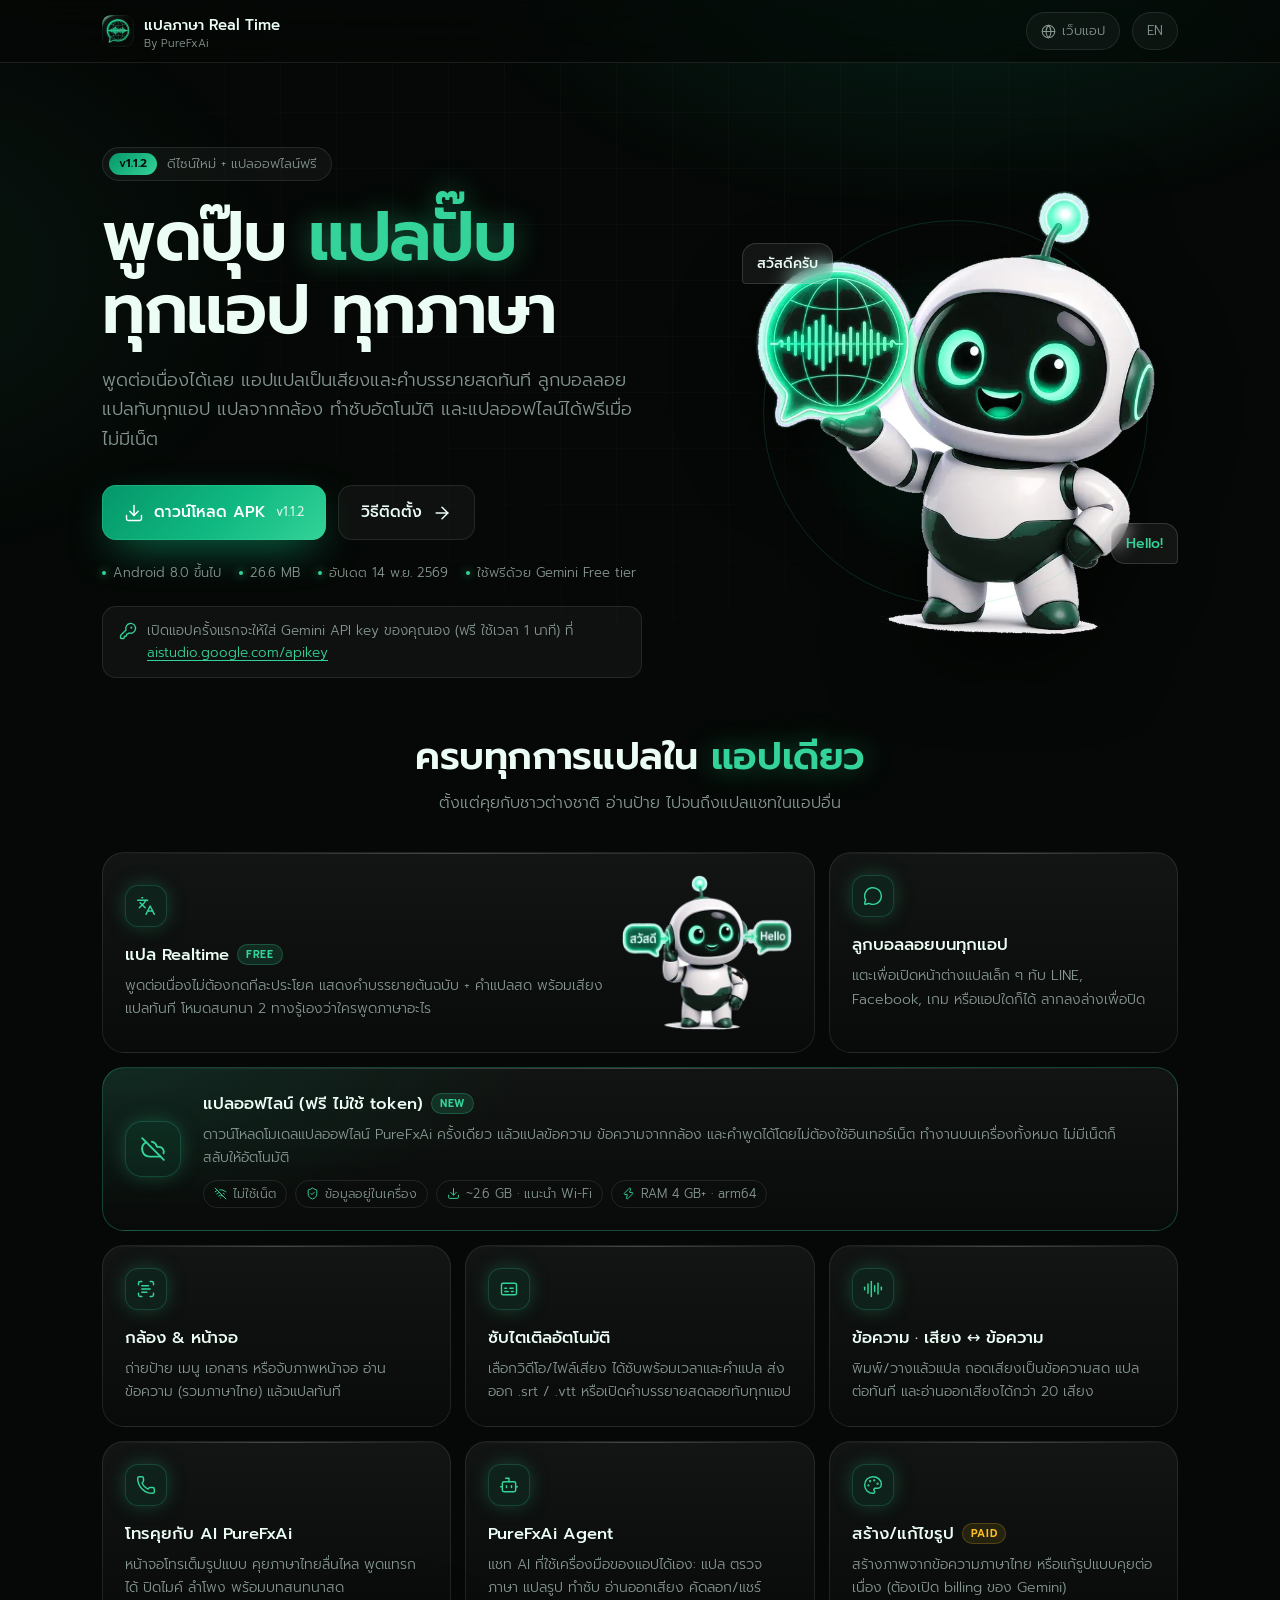
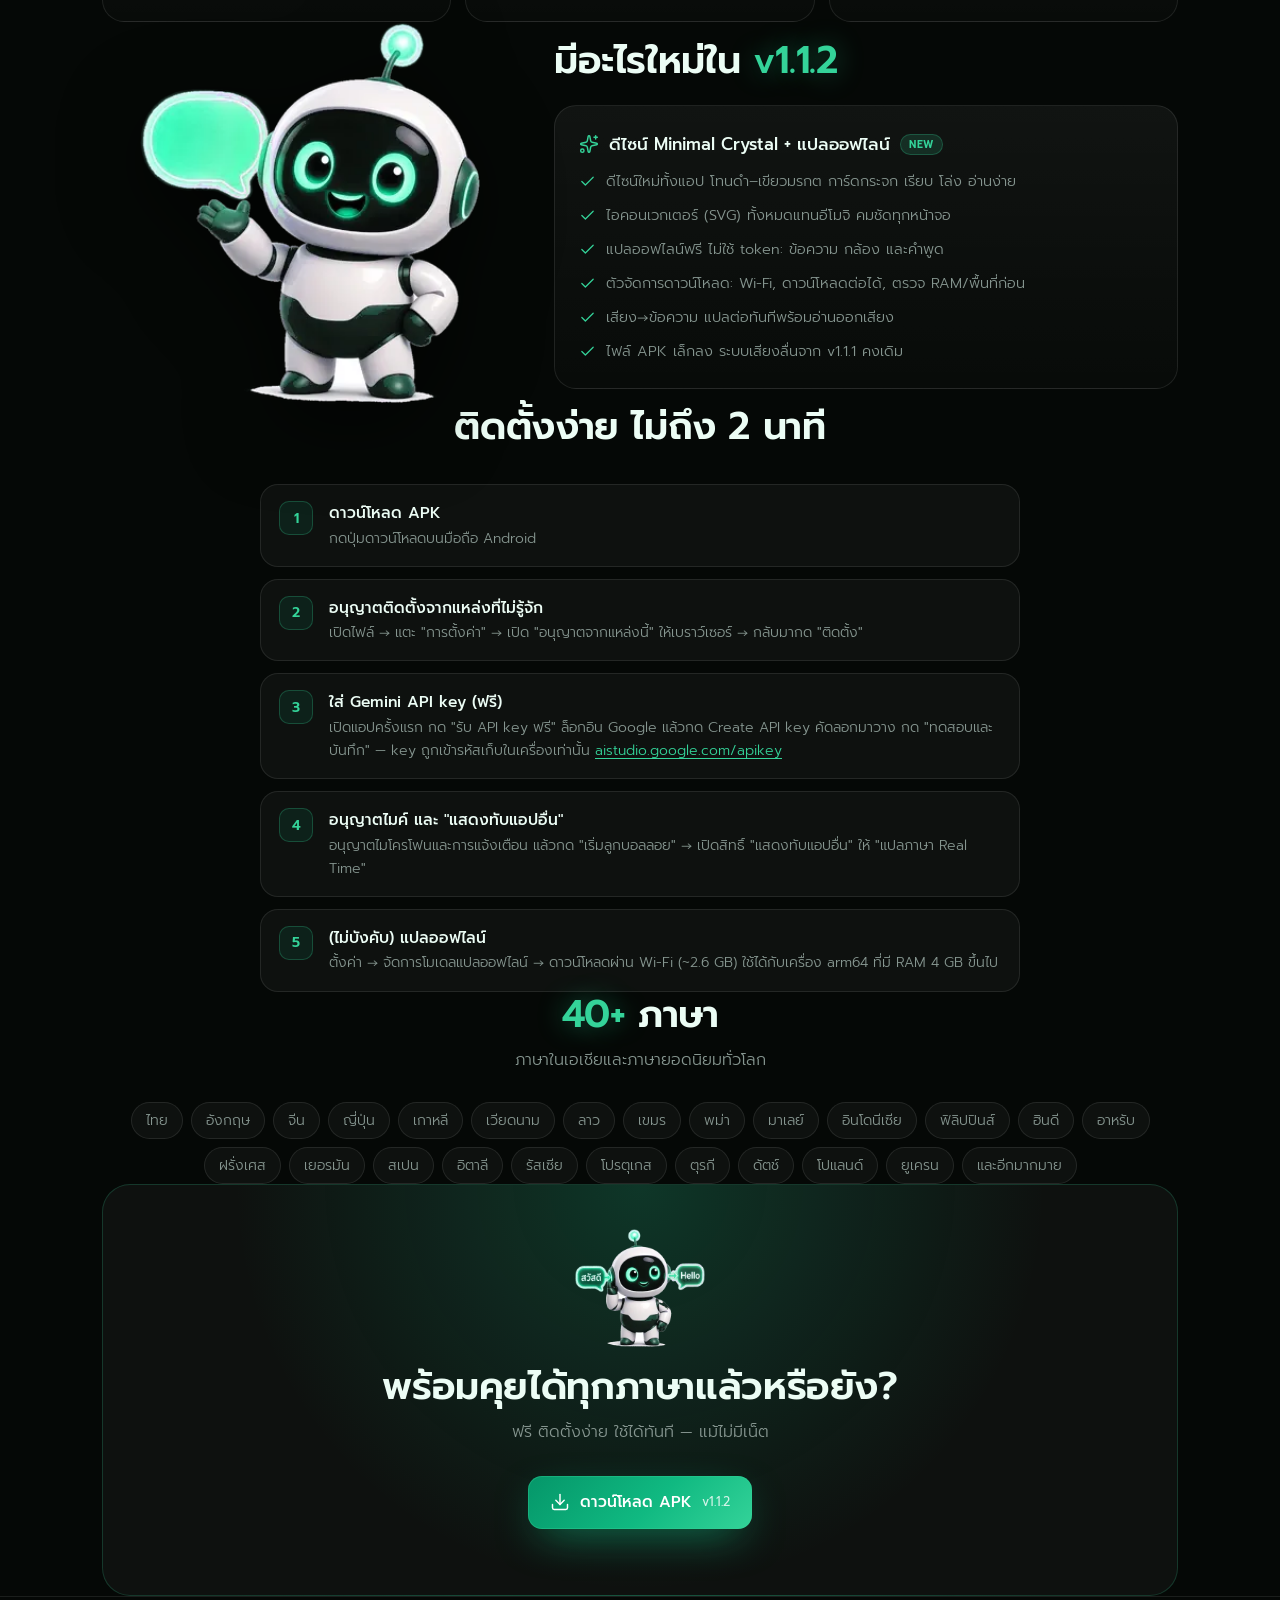
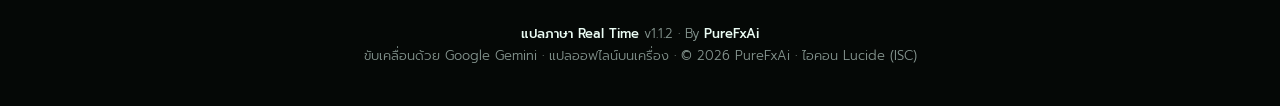
==== commit fbc77b30: "v1.1.2: minimal crystal green/black landing + web app, inline SVG icons, green mascot, offline trans" ====
--- a/index.html
+++ b/index.html
@@ -4,174 +4,167 @@
 <meta charset="utf-8">
 <meta name="viewport" content="width=device-width,initial-scale=1,viewport-fit=cover">
 <title>แปลภาษา Real Time — By PureFxAi</title>
-<meta name="description" content="แอปแปลภาษาแบบเรียลไทม์บน Android: พูดต่อเนื่องแล้วได้เสียงแปลทันที ลูกบอลลอยบนทุกแอป กล้อง ซับไตเติลอัตโนมัติ โทรคุยกับ AI และ PureFxAi Agent — By PureFxAi">
-<meta name="theme-color" content="#0b0e23">
+<meta name="description" content="แอปแปลภาษาแบบเรียลไทม์บน Android: พูดต่อเนื่องแล้วได้เสียงแปลทันที ลูกบอลลอยบนทุกแอป กล้อง ซับไตเติลอัตโนมัติ แปลออฟไลน์ฟรี โทรคุยกับ AI และ PureFxAi Agent — By PureFxAi">
+<meta name="theme-color" content="#050806">
 <meta property="og:title" content="แปลภาษา Real Time — By PureFxAi">
-<meta property="og:description" content="พูดปุ๊บ แปลปั๊บ ทุกแอป ทุกภาษา">
+<meta property="og:description" content="พูดปุ๊บ แปลปั๊บ ทุกแอป ทุกภาษา — แปลออฟไลน์ได้ฟรี">
 <meta property="og:image" content="img/mascot/hero-720.webp">
 <link rel="icon" href="img/icon.png">
-<link rel="preload" as="image" href="img/mascot/hero-360.webp" imagesrcset="img/mascot/hero-360.webp 360w, img/mascot/hero-720.webp 720w" imagesizes="(max-width:760px) 70vw, 420px">
+<link rel="preload" as="image" href="img/mascot/hero-360.webp" imagesrcset="img/mascot/hero-360.webp 360w, img/mascot/hero-720.webp 720w" imagesizes="(max-width:760px) 64vw, 400px">
 <link rel="preconnect" href="https://fonts.googleapis.com"><link rel="preconnect" href="https://fonts.gstatic.com" crossorigin>
-<link href="https://fonts.googleapis.com/css2?family=Prompt:wght@400;600;800&display=swap" rel="stylesheet">
+<link href="https://fonts.googleapis.com/css2?family=Prompt:wght@300;400;500;600&display=swap" rel="stylesheet">
 <style>
-:root{--bg:#0b0e23;--card:rgba(255,255,255,.055);--line:rgba(255,255,255,.10);--txt:#eef1ff;--mut:#a8b0d6;--c1:#22d3ee;--c2:#8b5cf6;--c3:#ec4899;--ok:#34d399}
+:root{--bg:#050806;--glass:rgba(255,255,255,.04);--glass2:rgba(255,255,255,.07);--line:rgba(255,255,255,.09);--hi:rgba(255,255,255,.14);--txt:#ecfdf5;--mut:#869690;--g1:#10b981;--g2:#34d399;--g3:#059669;--warn:#fbbf24}
 *{box-sizing:border-box;margin:0;padding:0}
 html{scroll-behavior:smooth}
-body{font-family:Prompt,system-ui,-apple-system,"Segoe UI",sans-serif;background:var(--bg);color:var(--txt);line-height:1.6;overflow-x:hidden;-webkit-font-smoothing:antialiased}
+body{font-family:Prompt,system-ui,-apple-system,"Segoe UI",sans-serif;font-weight:300;background:var(--bg);color:var(--txt);line-height:1.65;overflow-x:hidden;-webkit-font-smoothing:antialiased}
 a{color:inherit;text-decoration:none}
-.wrap{max-width:1120px;margin:0 auto;padding:0 20px}
-.aur{position:fixed;inset:0;z-index:-1;overflow:hidden;pointer-events:none}
-.aur i{position:absolute;border-radius:50%;filter:blur(80px);opacity:.45;animation:drift 18s ease-in-out infinite alternate}
-.aur i:nth-child(1){width:520px;height:520px;background:var(--c2);top:-160px;left:-120px}
-.aur i:nth-child(2){width:460px;height:460px;background:var(--c1);top:20%;right:-180px;animation-delay:-6s;opacity:.3}
-.aur i:nth-child(3){width:420px;height:420px;background:var(--c3);bottom:-180px;left:30%;animation-delay:-12s;opacity:.22}
-@keyframes drift{to{transform:translate(60px,40px) scale(1.12)}}
-.grid-bg{position:fixed;inset:0;z-index:-1;background-image:linear-gradient(rgba(255,255,255,.035) 1px,transparent 1px),linear-gradient(90deg,rgba(255,255,255,.035) 1px,transparent 1px);background-size:44px 44px;mask-image:radial-gradient(ellipse at 50% 0%,#000 30%,transparent 75%)}
-nav{position:sticky;top:0;z-index:20;backdrop-filter:blur(14px);background:rgba(11,14,35,.65);border-bottom:1px solid var(--line)}
+.i{width:20px;height:20px;fill:none;stroke:currentColor;stroke-width:1.75;stroke-linecap:round;stroke-linejoin:round;flex:none}
+.glow{position:fixed;inset:0;pointer-events:none;z-index:-1;background:radial-gradient(900px 520px at 75% -10%,rgba(16,185,129,.16),transparent 60%),radial-gradient(700px 500px at -10% 30%,rgba(52,211,153,.07),transparent 60%)}
+.glow::after{content:"";position:absolute;inset:0;background-image:linear-gradient(rgba(255,255,255,.025) 1px,transparent 1px),linear-gradient(90deg,rgba(255,255,255,.025) 1px,transparent 1px);background-size:56px 56px;mask:radial-gradient(ellipse at 50% 0%,#000 20%,transparent 70%)}
+.wrap{max-width:1120px;margin:0 auto;padding:0 22px}
+nav{position:sticky;top:0;z-index:20;backdrop-filter:blur(18px) saturate(1.3);-webkit-backdrop-filter:blur(18px) saturate(1.3);background:rgba(5,8,6,.62);border-bottom:1px solid var(--line)}
 nav .wrap{display:flex;align-items:center;gap:12px;height:62px}
-.brand{display:flex;align-items:center;gap:10px;font-weight:800}
-.brand img{width:34px;height:34px;border-radius:10px}
-.brand small{display:block;font-weight:400;font-size:11px;color:var(--mut);line-height:1}
-nav .sp{flex:1}
-.chip{border:1px solid var(--line);border-radius:999px;padding:6px 14px;font-size:13px;color:var(--mut);background:var(--card);cursor:pointer}
-.chip:hover{color:var(--txt)}
-.grad{background:linear-gradient(90deg,var(--c1),var(--c2) 55%,var(--c3));-webkit-background-clip:text;background-clip:text;color:transparent}
-.hero{display:grid;grid-template-columns:1.1fr .9fr;gap:24px;align-items:center;padding:56px 20px 30px}
+.brand{display:flex;align-items:center;gap:10px;font-weight:500;font-size:15px}
+.brand img{border-radius:9px}
+.brand small{display:block;font-size:11px;color:var(--mut);line-height:1;font-weight:300}
+.sp{flex:1}
+.chip{display:inline-flex;align-items:center;gap:6px;border:1px solid var(--line);border-radius:999px;padding:7px 14px;font:inherit;font-size:13px;color:var(--mut);background:var(--glass);cursor:pointer;transition:color .2s,border-color .2s}
+.chip:hover{color:var(--txt);border-color:var(--hi)}
+.chip .i{width:15px;height:15px}
+.g{color:var(--g2);text-shadow:0 0 28px rgba(52,211,153,.45)}
+.hero{display:grid;grid-template-columns:1.15fr .85fr;gap:28px;align-items:center;padding:84px 22px 56px}
 .hero>*{min-width:0}
-.pill{display:inline-flex;gap:8px;align-items:center;border:1px solid var(--line);background:var(--card);border-radius:999px;padding:6px 14px 6px 8px;font-size:13px;color:var(--mut)}
-.pill b{background:linear-gradient(90deg,var(--c1),var(--c2));color:#0b0e23;border-radius:999px;padding:1px 10px;font-size:12px}
-h1{font-size:clamp(38px,6.2vw,68px);line-height:1.08;font-weight:800;margin:18px 0 14px;letter-spacing:-.5px}
-.lead{font-size:clamp(16px,2.2vw,19px);color:var(--mut);max-width:560px}
-.cta-row{display:flex;flex-wrap:wrap;gap:12px;margin:26px 0 12px}
-.btn{display:inline-flex;align-items:center;gap:10px;border-radius:16px;padding:15px 24px;font-weight:600;font-size:17px;transition:transform .15s,box-shadow .2s}
-.btn:active{transform:scale(.97)}
-.btn.main{background:linear-gradient(100deg,var(--c1),var(--c2) 60%,var(--c3));color:#fff;box-shadow:0 10px 40px -8px rgba(139,92,246,.7)}
-.btn.main:hover{box-shadow:0 14px 50px -6px rgba(34,211,238,.6)}
-.btn.ghost{border:1px solid var(--line);background:var(--card)}
-.btn small{font-weight:400;opacity:.85;font-size:13px}
-.meta{display:flex;flex-wrap:wrap;gap:8px 16px;color:var(--mut);font-size:13px}
-.meta span::before{content:"•";margin-right:8px;color:var(--c1)}
-.meta span:first-child::before{content:none}
-.keynote{margin-top:16px;display:flex;gap:10px;align-items:flex-start;border:1px dashed rgba(34,211,238,.35);background:rgba(34,211,238,.06);border-radius:14px;padding:12px 14px;font-size:14px;color:#cdeff6;max-width:560px}
-.keynote a{color:var(--c1);text-decoration:underline}
-.stage{position:relative;display:grid;place-items:center;min-height:420px}
-.stage::before{content:"";position:absolute;width:78%;aspect-ratio:1;border-radius:50%;background:radial-gradient(circle,rgba(139,92,246,.55),rgba(34,211,238,.15) 55%,transparent 70%);filter:blur(10px)}
-.stage img{position:relative;width:min(420px,72vw);height:auto;animation:float 5s ease-in-out infinite;filter:drop-shadow(0 30px 40px rgba(0,0,0,.45))}
-@keyframes float{50%{transform:translateY(-14px) rotate(-1.5deg)}}
-.bub{position:absolute;padding:8px 14px;border-radius:16px 16px 16px 4px;font-size:14px;font-weight:600;backdrop-filter:blur(8px);border:1px solid var(--line);animation:pop 6s ease-in-out infinite}
-.bub.a{top:12%;left:2%;background:rgba(34,211,238,.18)}
-.bub.b{bottom:18%;right:0;background:rgba(139,92,246,.22);border-radius:16px 16px 4px 16px;animation-delay:-3s}
-@keyframes pop{0%,100%{transform:translateY(0)}50%{transform:translateY(-8px)}}
-section{padding:54px 0}
-.h2{font-size:clamp(28px,4.2vw,42px);font-weight:800;line-height:1.15;text-align:center}
-.sub{color:var(--mut);text-align:center;margin:10px auto 0;max-width:640px}
-.feats{display:grid;grid-template-columns:repeat(3,1fr);gap:16px;margin-top:34px}
-.f{position:relative;border:1px solid var(--line);background:var(--card);border-radius:22px;padding:22px;overflow:hidden;transition:transform .2s,border-color .2s}
-.f:hover{transform:translateY(-4px);border-color:rgba(139,92,246,.5)}
-.f .ic{width:50px;height:50px;border-radius:15px;display:grid;place-items:center;font-size:25px;background:linear-gradient(135deg,rgba(34,211,238,.25),rgba(139,92,246,.3));margin-bottom:14px}
-.f h3{font-size:19px;margin-bottom:6px}
-.f p{color:var(--mut);font-size:14.5px}
-.f.big{grid-column:span 2;display:grid;grid-template-columns:1fr 200px;gap:10px;align-items:center;background:linear-gradient(135deg,rgba(34,211,238,.12),rgba(139,92,246,.14))}
-.f.big img{width:200px;height:auto}
-.f.wide{grid-column:1/-1;display:flex;gap:18px;align-items:center;background:linear-gradient(135deg,rgba(52,211,153,.10),rgba(34,211,238,.10))}.f.wide .ic{flex:none;margin:0}
-.tag{display:inline-block;font-size:11px;border-radius:6px;padding:1px 7px;margin-left:6px;vertical-align:middle;font-weight:600}
-.tag.free{background:rgba(52,211,153,.18);color:var(--ok)}
-.tag.paid{background:rgba(251,191,36,.16);color:#fbbf24}
-.tag.new{background:rgba(236,72,153,.2);color:#f9a8d4}
-.split{display:grid;grid-template-columns:.8fr 1.2fr;gap:30px;align-items:center}
-.split img{width:100%;max-width:380px;height:auto;margin:auto;display:block;filter:drop-shadow(0 24px 30px rgba(0,0,0,.4))}
-.steps{display:grid;gap:12px;margin-top:20px;counter-reset:s}
-.st{display:flex;gap:14px;border:1px solid var(--line);background:var(--card);border-radius:18px;padding:16px}
-.st::before{counter-increment:s;content:counter(s);flex:none;width:34px;height:34px;border-radius:11px;display:grid;place-items:center;font-weight:800;background:linear-gradient(135deg,var(--c1),var(--c2));color:#0b0e23}
-.st h4{font-size:16px}.st p{color:var(--mut);font-size:14px}
-.st a{color:var(--c1);text-decoration:underline}
-.log{border:1px solid var(--line);background:var(--card);border-radius:22px;padding:22px 24px;margin-top:26px}
-.log h3{display:flex;gap:10px;align-items:center;font-size:20px;margin-bottom:10px}
-.log ul{list-style:none;display:grid;gap:8px}
-.log li{color:var(--mut);font-size:14.5px;padding-left:4px}
-.langs{display:flex;flex-wrap:wrap;gap:8px;justify-content:center;margin-top:24px}
-.langs span{border:1px solid var(--line);background:var(--card);border-radius:999px;padding:6px 12px;font-size:14px}
-.final{text-align:center;border:1px solid var(--line);border-radius:28px;padding:40px 20px;background:radial-gradient(circle at 50% 0%,rgba(139,92,246,.35),transparent 60%),var(--card);position:relative;overflow:hidden}
-.final img{width:150px;height:auto;margin-bottom:6px}
+.pill{display:inline-flex;gap:10px;align-items:center;border:1px solid var(--line);background:var(--glass);border-radius:999px;padding:5px 14px 5px 6px;font-size:13px;color:var(--mut)}
+.pill b{background:linear-gradient(135deg,var(--g3),var(--g2));color:#03140d;border-radius:999px;padding:1px 10px;font-size:12px;font-weight:600}
+h1{font-size:clamp(38px,6.2vw,68px);line-height:1.08;font-weight:600;letter-spacing:-.02em;margin:20px 0 18px}
+.lead{font-size:clamp(15.5px,2vw,18px);color:var(--mut);max-width:540px}
+.cta-row{display:flex;flex-wrap:wrap;gap:12px;margin:30px 0 22px}
+.btn{display:inline-flex;align-items:center;gap:10px;white-space:nowrap;border-radius:14px;padding:14px 22px;font-weight:500;font-size:15.5px;transition:transform .15s,box-shadow .2s}
+.btn:hover{transform:translateY(-1px)}
+.btn.main{background:linear-gradient(135deg,var(--g3),var(--g1) 55%,var(--g2));color:#fff;box-shadow:0 0 0 1px rgba(52,211,153,.35) inset,0 14px 44px -14px rgba(16,185,129,.8)}
+.btn.main small{opacity:.8;font-weight:400;font-size:12.5px}
+.btn.ghost{border:1px solid var(--line);background:var(--glass);color:var(--txt)}
+.meta{display:flex;flex-wrap:wrap;gap:6px 18px;color:var(--mut);font-size:13px}
+.meta span{display:inline-flex;align-items:center;gap:7px}
+.meta span::before{content:"";width:4px;height:4px;border-radius:50%;background:var(--g2);box-shadow:0 0 8px var(--g2)}
+.keynote{display:flex;gap:10px;align-items:flex-start;margin-top:22px;padding:13px 16px;border-radius:14px;border:1px solid var(--line);background:var(--glass);font-size:13.5px;color:var(--mut);max-width:540px}
+.keynote .i{color:var(--g2);margin-top:2px;width:18px;height:18px}
+.keynote a{color:var(--g2);text-decoration:underline;text-underline-offset:3px}
+.stage{position:relative;display:grid;place-items:center}
+.stage::before{content:"";position:absolute;width:78%;aspect-ratio:1;border-radius:50%;background:radial-gradient(circle,rgba(16,185,129,.28),transparent 65%);filter:blur(10px)}
+.stage::after{content:"";position:absolute;width:86%;aspect-ratio:1;border-radius:50%;border:1px solid rgba(52,211,153,.16)}
+.stage img{position:relative;width:min(400px,64vw);height:auto;filter:drop-shadow(0 24px 40px rgba(0,0,0,.6));animation:float 7s ease-in-out infinite}
+@keyframes float{50%{transform:translateY(-10px)}}
+.bub{position:absolute;z-index:2;padding:8px 14px;border-radius:14px 14px 14px 4px;font-size:14px;font-weight:500;backdrop-filter:blur(10px);-webkit-backdrop-filter:blur(10px);border:1px solid var(--hi);background:rgba(255,255,255,.06)}
+.bub.a{top:12%;left:2%}.bub.b{bottom:16%;right:0;border-radius:14px 14px 4px 14px;color:var(--g2)}
+section{padding:56px 0}
+.h2{font-size:clamp(26px,3.6vw,38px);font-weight:600;letter-spacing:-.01em;text-align:center;line-height:1.2}
+.sub{color:var(--mut);text-align:center;margin:10px auto 0;max-width:620px}
+.feats{display:grid;grid-template-columns:repeat(3,1fr);gap:14px;margin-top:36px}
+.f{position:relative;border:1px solid var(--line);background:linear-gradient(180deg,rgba(255,255,255,.055),rgba(255,255,255,.015));border-radius:22px;padding:22px;overflow:hidden;transition:border-color .25s,transform .25s}
+.f::before{content:"";position:absolute;inset:0 0 auto;height:1px;background:linear-gradient(90deg,transparent,rgba(255,255,255,.22),transparent)}
+.f:hover{border-color:rgba(52,211,153,.32);transform:translateY(-2px)}
+.ic{width:42px;height:42px;border-radius:13px;display:grid;place-items:center;color:var(--g2);background:rgba(16,185,129,.09);border:1px solid rgba(52,211,153,.22);box-shadow:0 0 22px -6px rgba(52,211,153,.5);margin-bottom:14px}
+.f h3{font-size:16.5px;font-weight:500;display:flex;flex-wrap:wrap;align-items:center;gap:8px;margin-bottom:6px}
+.f p{color:var(--mut);font-size:14px}
+.f.big{grid-column:span 2;display:grid;grid-template-columns:1fr auto;gap:18px;align-items:center}
+.f.big img{width:170px;height:auto}
+.f.off{grid-column:span 3;display:grid;grid-template-columns:auto 1fr auto;gap:22px;align-items:center;border-color:rgba(52,211,153,.28);background:radial-gradient(600px 200px at 0% 0%,rgba(16,185,129,.14),transparent 70%),linear-gradient(180deg,rgba(255,255,255,.05),rgba(255,255,255,.015))}
+.f.off .ic{width:56px;height:56px;border-radius:17px;margin:0}.f.off .ic .i{width:26px;height:26px}
+.f.off ul{list-style:none;display:flex;flex-wrap:wrap;gap:8px;margin-top:10px}
+.f.off li{font-size:12.5px;color:var(--mut);border:1px solid var(--line);border-radius:999px;padding:3px 10px;display:inline-flex;gap:6px;align-items:center}
+.f.off li .i{width:13px;height:13px;color:var(--g2)}
+.tag{font-size:10.5px;font-weight:600;letter-spacing:.06em;border-radius:999px;padding:1px 8px}
+.tag.free,.tag.new{background:rgba(52,211,153,.14);color:var(--g2);border:1px solid rgba(52,211,153,.25)}
+.tag.paid{background:rgba(251,191,36,.1);color:var(--warn);border:1px solid rgba(251,191,36,.22)}
+.split{display:grid;grid-template-columns:.8fr 1.2fr;gap:36px;align-items:center}
+.split img{width:100%;max-width:340px;height:auto;justify-self:center;filter:drop-shadow(0 20px 40px rgba(0,0,0,.6))}
+.log{border:1px solid var(--line);background:linear-gradient(180deg,rgba(255,255,255,.05),rgba(255,255,255,.015));border-radius:22px;padding:24px;margin-top:22px}
+.log h3{font-size:17px;font-weight:500;display:flex;gap:10px;align-items:center;margin-bottom:12px}
+.log ul{list-style:none;display:grid;gap:10px}
+.log li{display:flex;gap:10px;color:var(--mut);font-size:14.5px}
+.log li .i{color:var(--g2);width:17px;height:17px;margin-top:3px}
+.steps{display:grid;gap:12px;max-width:760px;margin:34px auto 0;counter-reset:s}
+.st{display:flex;gap:16px;border:1px solid var(--line);background:var(--glass);border-radius:18px;padding:16px 18px}
+.st::before{counter-increment:s;content:counter(s);flex:none;width:32px;height:32px;border-radius:10px;display:grid;place-items:center;font-weight:600;font-size:14px;color:var(--g2);background:rgba(16,185,129,.1);border:1px solid rgba(52,211,153,.25)}
+.st h4{font-size:15.5px;font-weight:500}.st p{color:var(--mut);font-size:14px}
+.st a{color:var(--g2);text-decoration:underline;text-underline-offset:3px}
+.langs{display:flex;flex-wrap:wrap;gap:8px;justify-content:center;margin-top:28px}
+.langs span{border:1px solid var(--line);background:var(--glass);border-radius:999px;padding:6px 14px;font-size:14px;color:var(--mut)}
+.final{text-align:center;border:1px solid rgba(52,211,153,.2);border-radius:28px;padding:44px 20px;background:radial-gradient(circle at 50% 0%,rgba(16,185,129,.22),transparent 60%),var(--glass);position:relative;overflow:hidden}
+.final img{width:130px;height:auto;margin-bottom:8px}
 footer{border-top:1px solid var(--line);padding:26px 0 40px;color:var(--mut);font-size:13px;text-align:center}
-.reveal{opacity:0;transform:translateY(18px);transition:opacity .6s,transform .6s}
-.reveal.in{opacity:1;transform:none}
-@media (max-width:860px){
-  .hero{grid-template-columns:1fr;padding-top:18px;text-align:center}
-  .hero .lead,.keynote{margin-left:auto;margin-right:auto}
-  .cta-row,.meta{justify-content:center}
-  .stage{min-height:320px;order:-1}
-  .feats{grid-template-columns:1fr 1fr}
-  .f.big{grid-column:span 2;grid-template-columns:1fr 120px}.f.big img{width:120px}
-  .split{grid-template-columns:1fr}
-}
-@media (max-width:560px){
-  .feats{grid-template-columns:1fr}.f.big{grid-column:auto;grid-template-columns:1fr}.f.big img{width:150px;margin:0 auto}.f.wide{grid-column:auto}
-  .btn{width:100%;justify-content:center}
-  nav .chip.hide-s{display:none}
-}
-@media (prefers-reduced-motion:reduce){*{animation:none!important;transition:none!important}}
+footer b{font-weight:500;color:var(--txt)}
+.reveal{opacity:0;transform:translateY(18px);transition:opacity .7s,transform .7s}.reveal.in{opacity:1;transform:none}
+@media (max-width:900px){.feats{grid-template-columns:1fr 1fr}.f.big{grid-column:span 2}.f.off{grid-column:span 2;grid-template-columns:auto 1fr}.f.off .cta{grid-column:1/-1}}
+@media (max-width:760px){.hero{grid-template-columns:1fr;padding:44px 20px 24px;text-align:left}.stage{order:-1}.stage img{width:min(300px,64vw)}
+ .feats{grid-template-columns:1fr}.f.big,.f.off{grid-column:auto;grid-template-columns:1fr}.f.big img{display:none}.split{grid-template-columns:1fr}.split img{max-width:220px}.hide-s{display:none}
+ .btn{flex:1;justify-content:center;padding:14px 16px;font-size:15px}section{padding:40px 0}}
+@media (prefers-reduced-motion:reduce){*{animation:none!important;transition:none!important}.reveal{opacity:1;transform:none}}
 </style>
 </head>
 <body>
-<div class="aur"><i></i><i></i><i></i></div><div class="grid-bg"></div>
+<svg width="0" height="0" style="position:absolute" aria-hidden="true"><!-- Lucide icons, ISC license --><symbol id="i-languages" viewBox="0 0 24 24"><path d="m5 8 6 6" /> <path d="m4 14 6-6 2-3" /> <path d="M2 5h12" /> <path d="M7 2h1" /> <path d="m22 22-5-10-5 10" /> <path d="M14 18h6" /></symbol><symbol id="i-message-circle" viewBox="0 0 24 24"><path d="M2.992 16.342a2 2 0 0 1 .094 1.167l-1.065 3.29a1 1 0 0 0 1.236 1.168l3.413-.998a2 2 0 0 1 1.099.092 10 10 0 1 0-4.777-4.719" /></symbol><symbol id="i-scan-text" viewBox="0 0 24 24"><path d="M3 7V5a2 2 0 0 1 2-2h2" /> <path d="M17 3h2a2 2 0 0 1 2 2v2" /> <path d="M21 17v2a2 2 0 0 1-2 2h-2" /> <path d="M7 21H5a2 2 0 0 1-2-2v-2" /> <path d="M7 8h8" /> <path d="M7 12h10" /> <path d="M7 16h6" /></symbol><symbol id="i-captions" viewBox="0 0 24 24"><rect width="18" height="14" x="3" y="5" rx="2" ry="2" /> <path d="M7 15h4M15 15h2M7 11h2M13 11h4" /></symbol><symbol id="i-phone" viewBox="0 0 24 24"><path d="M13.832 16.568a1 1 0 0 0 1.213-.303l.355-.465A2 2 0 0 1 17 15h3a2 2 0 0 1 2 2v3a2 2 0 0 1-2 2A18 18 0 0 1 2 4a2 2 0 0 1 2-2h3a2 2 0 0 1 2 2v3a2 2 0 0 1-.8 1.6l-.468.351a1 1 0 0 0-.292 1.233 14 14 0 0 0 6.392 6.384" /></symbol><symbol id="i-bot" viewBox="0 0 24 24"><path d="M12 8V4H8" /> <rect width="16" height="12" x="4" y="8" rx="2" /> <path d="M2 14h2" /> <path d="M20 14h2" /> <path d="M15 13v2" /> <path d="M9 13v2" /></symbol><symbol id="i-keyboard" viewBox="0 0 24 24"><path d="M10 8h.01" /> <path d="M12 12h.01" /> <path d="M14 8h.01" /> <path d="M16 12h.01" /> <path d="M18 8h.01" /> <path d="M6 8h.01" /> <path d="M7 16h10" /> <path d="M8 12h.01" /> <rect width="20" height="16" x="2" y="4" rx="2" /></symbol><symbol id="i-palette" viewBox="0 0 24 24"><path d="M12 22a1 1 0 0 1 0-20 10 9 0 0 1 10 9 5 5 0 0 1-5 5h-2.25a1.75 1.75 0 0 0-1.4 2.8l.3.4a1.75 1.75 0 0 1-1.4 2.8z" /> <circle cx="13.5" cy="6.5" r=".5" fill="currentColor" /> <circle cx="17.5" cy="10.5" r=".5" fill="currentColor" /> <circle cx="6.5" cy="12.5" r=".5" fill="currentColor" /> <circle cx="8.5" cy="7.5" r=".5" fill="currentColor" /></symbol><symbol id="i-gift" viewBox="0 0 24 24"><path d="M12 7v14" /> <path d="M20 11v8a2 2 0 0 1-2 2H6a2 2 0 0 1-2-2v-8" /> <path d="M7.5 7a1 1 0 0 1 0-5A4.8 8 0 0 1 12 7a4.8 8 0 0 1 4.5-5 1 1 0 0 1 0 5" /> <rect x="3" y="7" width="18" height="4" rx="1" /></symbol><symbol id="i-cloud-off" viewBox="0 0 24 24"><path d="M10.94 5.274A7 7 0 0 1 15.71 10h1.79a4.5 4.5 0 0 1 4.222 6.057" /> <path d="M18.796 18.81A4.5 4.5 0 0 1 17.5 19H9A7 7 0 0 1 5.79 5.78" /> <path d="m2 2 20 20" /></symbol><symbol id="i-download" viewBox="0 0 24 24"><path d="M12 15V3" /> <path d="M21 15v4a2 2 0 0 1-2 2H5a2 2 0 0 1-2-2v-4" /> <path d="m7 10 5 5 5-5" /></symbol><symbol id="i-key-round" viewBox="0 0 24 24"><path d="M2.586 17.414A2 2 0 0 0 2 18.828V21a1 1 0 0 0 1 1h3a1 1 0 0 0 1-1v-1a1 1 0 0 1 1-1h1a1 1 0 0 0 1-1v-1a1 1 0 0 1 1-1h.172a2 2 0 0 0 1.414-.586l.814-.814a6.5 6.5 0 1 0-4-4z" /> <circle cx="16.5" cy="7.5" r=".5" fill="currentColor" /></symbol><symbol id="i-smartphone" viewBox="0 0 24 24"><rect width="14" height="20" x="5" y="2" rx="2" ry="2" /> <path d="M12 18h.01" /></symbol><symbol id="i-sparkles" viewBox="0 0 24 24"><path d="M11.017 2.814a1 1 0 0 1 1.966 0l1.051 5.558a2 2 0 0 0 1.594 1.594l5.558 1.051a1 1 0 0 1 0 1.966l-5.558 1.051a2 2 0 0 0-1.594 1.594l-1.051 5.558a1 1 0 0 1-1.966 0l-1.051-5.558a2 2 0 0 0-1.594-1.594l-5.558-1.051a1 1 0 0 1 0-1.966l5.558-1.051a2 2 0 0 0 1.594-1.594z" /> <path d="M20 2v4" /> <path d="M22 4h-4" /> <circle cx="4" cy="20" r="2" /></symbol><symbol id="i-mic" viewBox="0 0 24 24"><path d="M12 19v3" /> <path d="M19 10v2a7 7 0 0 1-14 0v-2" /> <rect x="9" y="2" width="6" height="13" rx="3" /></symbol><symbol id="i-arrow-right" viewBox="0 0 24 24"><path d="M5 12h14" /> <path d="m12 5 7 7-7 7" /></symbol><symbol id="i-check" viewBox="0 0 24 24"><path d="M20 6 9 17l-5-5" /></symbol><symbol id="i-shield-check" viewBox="0 0 24 24"><path d="M20 13c0 5-3.5 7.5-7.66 8.95a1 1 0 0 1-.67-.01C7.5 20.5 4 18 4 13V6a1 1 0 0 1 1-1c2 0 4.5-1.2 6.24-2.72a1.17 1.17 0 0 1 1.52 0C14.51 3.81 17 5 19 5a1 1 0 0 1 1 1z" /> <path d="m9 12 2 2 4-4" /></symbol><symbol id="i-audio-lines" viewBox="0 0 24 24"><path d="M2 10v3" /> <path d="M6 6v11" /> <path d="M10 3v18" /> <path d="M14 8v7" /> <path d="M18 5v13" /> <path d="M22 10v3" /></symbol><symbol id="i-globe" viewBox="0 0 24 24"><circle cx="12" cy="12" r="10" /> <path d="M12 2a14.5 14.5 0 0 0 0 20 14.5 14.5 0 0 0 0-20" /> <path d="M2 12h20" /></symbol><symbol id="i-wifi-off" viewBox="0 0 24 24"><path d="M12 20h.01" /> <path d="M8.5 16.429a5 5 0 0 1 7 0" /> <path d="M5 12.859a10 10 0 0 1 5.17-2.69" /> <path d="M19 12.859a10 10 0 0 0-2.007-1.523" /> <path d="M2 8.82a15 15 0 0 1 4.177-2.643" /> <path d="M22 8.82a15 15 0 0 0-11.288-3.764" /> <path d="m2 2 20 20" /></symbol><symbol id="i-zap" viewBox="0 0 24 24"><path d="M15.914 4a1.5 1.5 0 00-2.474-1.561l-9 9A1.5 1.5 0 005.5 14h4.002a.5.5 0 01.471.666L8.086 20a1.5 1.5 0 002.475 1.56l9-9A1.5 1.5 0 0018.5 10h-3.997a.5.5 0 01-.472-.667z" /></symbol></svg>
+<div class="glow"></div>
 
 <nav><div class="wrap">
-  <a class="brand" href="#"><img src="img/icon.webp" alt="" width="34" height="34"><span><span data-i="name">แปลภาษา Real Time</span><small>By PureFxAi</small></span></a>
+  <a class="brand" href="#"><img src="img/icon.webp" alt="" width="32" height="32"><span><span data-i="name">แปลภาษา Real Time</span><small>By PureFxAi</small></span></a>
   <span class="sp"></span>
-  <a class="chip hide-s" href="app/" data-i="webapp">เว็บแอป</a>
+  <a class="chip hide-s" href="app/"><svg class="i "><use href="#i-globe"/></svg><span data-i="webapp">เว็บแอป</span></a>
   <button class="chip" id="lang">EN</button>
 </div></nav>
 
 <header class="wrap hero">
   <div>
-    <span class="pill"><b id="ver">v1.1.1</b><span data-i="pillTxt">เสียงแปลลื่นขึ้น ทันเวลาจริง</span></span>
-    <h1><span data-i="h1a">พูดปุ๊บ</span> <span class="grad" data-i="h1b">แปลปั๊บ</span><br><span data-i="h1c">ทุกแอป ทุกภาษา</span></h1>
-    <p class="lead" data-i="lead">พูดต่อเนื่องได้เลย แอปจะแปลเป็นเสียงและคำบรรยายสดให้ทันที มีลูกบอลลอยแปลทับทุกแอป แปลจากกล้อง ทำซับไตเติลอัตโนมัติ โทรคุยกับ AI และผู้ช่วย PureFxAi Agent ขับเคลื่อนด้วย Google Gemini</p>
+    <span class="pill"><b id="ver">v1.1.2</b><span data-i="pillTxt">ดีไซน์ใหม่ + แปลออฟไลน์ฟรี</span></span>
+    <h1><span data-i="h1a">พูดปุ๊บ</span> <span class="g" data-i="h1b">แปลปั๊บ</span><br><span data-i="h1c">ทุกแอป ทุกภาษา</span></h1>
+    <p class="lead" data-i="lead">พูดต่อเนื่องได้เลย แอปแปลเป็นเสียงและคำบรรยายสดทันที ลูกบอลลอยแปลทับทุกแอป แปลจากกล้อง ทำซับอัตโนมัติ และแปลออฟไลน์ได้ฟรีเมื่อไม่มีเน็ต</p>
     <div class="cta-row">
-      <a class="btn main dl" id="dl" href="https://github.com/purefxaidev/purefxai-translator-site/releases/download/v1.1.1/PureFxAi-Translator-v1.1.1.apk">⬇️ <span data-i="download">ดาวน์โหลด APK</span> <small class="v2">v1.1.1</small></a>
-      <a class="btn ghost" href="#install" data-i="howto">วิธีติดตั้ง</a>
+      <a class="btn main dl" id="dl" href="https://github.com/purefxaidev/purefxai-translator-site/releases/download/v1.1.2/PureFxAi-Translator-v1.1.2.apk"><svg class="i "><use href="#i-download"/></svg><span data-i="download">ดาวน์โหลด APK</span> <small class="v2">v1.1.2</small></a>
+      <a class="btn ghost" href="#install"><span data-i="howto">วิธีติดตั้ง</span><svg class="i "><use href="#i-arrow-right"/></svg></a>
     </div>
-    <div class="meta"><span data-i="android">Android 8.0 ขึ้นไป</span><span id="vsize">33 MB</span><span id="vdate">อัปเดต 13 พ.ย. 2569</span><span data-i="freeUse">ใช้ฟรีด้วย Gemini Free tier</span></div>
-    <div class="keynote">🔑 <span><span data-i="keyNote">เปิดแอปครั้งแรกจะให้ใส่ Gemini API key ของคุณเอง (ฟรี ใช้เวลา 1 นาที) ที่</span> <a href="https://aistudio.google.com/apikey" target="_blank" rel="noopener">aistudio.google.com/apikey</a></span></div>
+    <div class="meta"><span data-i="android">Android 8.0 ขึ้นไป</span><span id="vsize">26.6 MB</span><span id="vdate">อัปเดต 14 พ.ย. 2569</span><span data-i="freeUse">ใช้ฟรีด้วย Gemini Free tier</span></div>
+    <div class="keynote"><svg class="i "><use href="#i-key-round"/></svg><span><span data-i="keyNote">เปิดแอปครั้งแรกจะให้ใส่ Gemini API key ของคุณเอง (ฟรี ใช้เวลา 1 นาที) ที่</span> <a href="https://aistudio.google.com/apikey" target="_blank" rel="noopener">aistudio.google.com/apikey</a></span></div>
   </div>
   <div class="stage">
-    <span class="bub a">สวัสดีครับ 👋</span>
-    <img src="img/mascot/hero-360.webp" srcset="img/mascot/hero-360.webp 360w, img/mascot/hero-720.webp 720w" sizes="(max-width:760px) 70vw, 420px" width="420" height="468" alt="มาสคอต PureFxAi ถือลูกโลกแปลภาษา" fetchpriority="high">
-    <span class="bub b">Hello! 🌏</span>
+    <span class="bub a">สวัสดีครับ</span>
+    <img src="img/mascot/hero-360.webp" srcset="img/mascot/hero-360.webp 360w, img/mascot/hero-720.webp 720w" sizes="(max-width:760px) 64vw, 400px" width="400" height="446" alt="มาสคอต PureFxAi ถือลูกโลกแปลภาษา" fetchpriority="high">
+    <span class="bub b">Hello!</span>
   </div>
 </header>
 
 <section id="features" class="wrap reveal">
-  <h2 class="h2"><span data-i="featTitle">ครบทุกการแปลใน</span> <span class="grad" data-i="featTitle2">แอปเดียว</span></h2>
+  <h2 class="h2"><span data-i="featTitle">ครบทุกการแปลใน</span> <span class="g" data-i="featTitle2">แอปเดียว</span></h2>
   <p class="sub" data-i="featSub">ตั้งแต่คุยกับชาวต่างชาติ อ่านป้าย ไปจนถึงแปลแชทในแอปอื่น</p>
   <div class="feats">
-    <div class="f big"><div><div class="ic">🌐</div><h3><span data-i="f1t">แปล Realtime</span><span class="tag free">FREE</span></h3><p data-i="f1d">พูดต่อเนื่องไม่ต้องกดทีละประโยค สตรีมเสียงไป Gemini Live แสดงคำบรรยายต้นฉบับ + คำแปลสด พร้อมเสียงแปลทันที โหมดสนทนา 2 ทางรู้เองว่าใครพูดภาษาอะไร และไม่เล่นเสียงสองภาษาซ้อนกัน</p></div><img src="img/mascot/listen-360.webp" width="200" height="182" alt="" loading="lazy"></div>
-    <div class="f"><div class="ic">🫧</div><h3 data-i="f2t">ลูกบอลลอยบนทุกแอป</h3><p data-i="f2d">แตะเพื่อเปิดหน้าต่างแปลเล็ก ๆ ทับ LINE, Facebook, เกม หรือแอปใดก็ได้ ลากไปที่ ✕ เพื่อปิด</p></div>
-    <div class="f"><div class="ic">📷</div><h3 data-i="f5t">กล้อง & หน้าจอ</h3><p data-i="f5d">ถ่ายป้าย เมนู เอกสาร หรือจับภาพหน้าจอ อ่านข้อความ (รวมภาษาไทย) แล้วแปลทันที</p></div>
-    <div class="f"><div class="ic">🎬</div><h3><span data-i="f10t">ซับไตเติลอัตโนมัติ</span></h3><p data-i="f10d">เลือกวิดีโอ/ไฟล์เสียง ได้ซับพร้อมเวลาและคำแปล ส่งออก .srt / .vtt หรือเปิดคำบรรยายสดลอยทับทุกแอป</p></div>
-    <div class="f"><div class="ic">📞</div><h3 data-i="f11t">โทรคุยกับ AI PureFxAi</h3><p data-i="f11d">หน้าจอโทรเต็มรูปแบบ คุยภาษาไทยลื่นไหล พูดแทรกได้ ปิดไมค์ ลำโพง พร้อมบทสนทนาสด</p></div>
-    <div class="f"><div class="ic">🤖</div><h3 data-i="f12t">PureFxAi Agent</h3><p data-i="f12d">แชท AI ที่ใช้เครื่องมือของแอปได้เอง: แปล ตรวจภาษา แปลรูป ทำซับ อ่านออกเสียง คัดลอก/แชร์</p></div>
-    <div class="f"><div class="ic">⌨️</div><h3 data-i="f4t">ข้อความ · เสียง ↔ ข้อความ</h3><p data-i="f4d">พิมพ์/วางแล้วแปล ถอดเสียงเป็นข้อความสด และอ่านออกเสียงด้วยเสียง Gemini กว่า 20 แบบ</p></div>
-    <div class="f"><div class="ic">🎨</div><h3><span data-i="f14t">สร้าง/แก้ไขรูป</span><span class="tag paid">PAID</span></h3><p data-i="f14d">สร้างภาพจากข้อความภาษาไทย หรือแก้รูปแบบคุยต่อเนื่อง (ต้องเปิด billing ของ Gemini)</p></div>
-    <div class="f wide"><div class="ic">🆓</div><div><h3 data-i="f13t">ใช้ฟรีเป็นหลัก</h3><p data-i="f13d">ทุกโหมดเริ่มด้วยโมเดล Gemini ฟรี ติด quota ก็สลับโมเดลฟรีตัวอื่นหรือแปลบนเครื่องให้อัตโนมัติ</p></div></div>
+    <div class="f big"><div><div class="ic"><svg class="i "><use href="#i-languages"/></svg></div><h3><span data-i="f1t">แปล Realtime</span><span class="tag free">FREE</span></h3><p data-i="f1d">พูดต่อเนื่องไม่ต้องกดทีละประโยค แสดงคำบรรยายต้นฉบับ + คำแปลสด พร้อมเสียงแปลทันที โหมดสนทนา 2 ทางรู้เองว่าใครพูดภาษาอะไร</p></div><img src="img/mascot/listen-360.webp" width="170" height="155" alt="" loading="lazy"></div>
+    <div class="f"><div class="ic"><svg class="i "><use href="#i-message-circle"/></svg></div><h3 data-i="f2t">ลูกบอลลอยบนทุกแอป</h3><p data-i="f2d">แตะเพื่อเปิดหน้าต่างแปลเล็ก ๆ ทับ LINE, Facebook, เกม หรือแอปใดก็ได้ ลากลงล่างเพื่อปิด</p></div>
+    <div class="f off"><div class="ic"><svg class="i "><use href="#i-cloud-off"/></svg></div><div><h3><span data-i="f15t">แปลออฟไลน์ (ฟรี ไม่ใช้ token)</span><span class="tag new">NEW</span></h3><p data-i="f15d">ดาวน์โหลดโมเดลแปลออฟไลน์ PureFxAi ครั้งเดียว แล้วแปลข้อความ ข้อความจากกล้อง และคำพูดได้โดยไม่ต้องใช้อินเทอร์เน็ต ทำงานบนเครื่องทั้งหมด ไม่มีเน็ตก็สลับให้อัตโนมัติ</p>
+      <ul><li><svg class="i "><use href="#i-wifi-off"/></svg><span data-i="o1">ไม่ใช้เน็ต</span></li><li><svg class="i "><use href="#i-shield-check"/></svg><span data-i="o2">ข้อมูลอยู่ในเครื่อง</span></li><li><svg class="i "><use href="#i-download"/></svg><span data-i="o3">~2.6 GB · แนะนำ Wi-Fi</span></li><li><svg class="i "><use href="#i-zap"/></svg><span data-i="o4">RAM 4 GB+ · arm64</span></li></ul></div></div>
+    <div class="f"><div class="ic"><svg class="i "><use href="#i-scan-text"/></svg></div><h3 data-i="f5t">กล้อง & หน้าจอ</h3><p data-i="f5d">ถ่ายป้าย เมนู เอกสาร หรือจับภาพหน้าจอ อ่านข้อความ (รวมภาษาไทย) แล้วแปลทันที</p></div>
+    <div class="f"><div class="ic"><svg class="i "><use href="#i-captions"/></svg></div><h3 data-i="f10t">ซับไตเติลอัตโนมัติ</h3><p data-i="f10d">เลือกวิดีโอ/ไฟล์เสียง ได้ซับพร้อมเวลาและคำแปล ส่งออก .srt / .vtt หรือเปิดคำบรรยายสดลอยทับทุกแอป</p></div>
+    <div class="f"><div class="ic"><svg class="i "><use href="#i-audio-lines"/></svg></div><h3 data-i="f4t">ข้อความ · เสียง ↔ ข้อความ</h3><p data-i="f4d">พิมพ์/วางแล้วแปล ถอดเสียงเป็นข้อความสด แปลต่อทันที และอ่านออกเสียงได้กว่า 20 เสียง</p></div>
+    <div class="f"><div class="ic"><svg class="i "><use href="#i-phone"/></svg></div><h3 data-i="f11t">โทรคุยกับ AI PureFxAi</h3><p data-i="f11d">หน้าจอโทรเต็มรูปแบบ คุยภาษาไทยลื่นไหล พูดแทรกได้ ปิดไมค์ ลำโพง พร้อมบทสนทนาสด</p></div>
+    <div class="f"><div class="ic"><svg class="i "><use href="#i-bot"/></svg></div><h3 data-i="f12t">PureFxAi Agent</h3><p data-i="f12d">แชท AI ที่ใช้เครื่องมือของแอปได้เอง: แปล ตรวจภาษา แปลรูป ทำซับ อ่านออกเสียง คัดลอก/แชร์</p></div>
+    <div class="f"><div class="ic"><svg class="i "><use href="#i-palette"/></svg></div><h3><span data-i="f14t">สร้าง/แก้ไขรูป</span><span class="tag paid">PAID</span></h3><p data-i="f14d">สร้างภาพจากข้อความภาษาไทย หรือแก้รูปแบบคุยต่อเนื่อง (ต้องเปิด billing ของ Gemini)</p></div>
   </div>
 </section>
 
 <section class="wrap reveal">
   <div class="split">
-    <img src="img/mascot/wave-360.webp" srcset="img/mascot/wave-360.webp 360w, img/mascot/wave-720.webp 720w" sizes="380px" width="380" height="427" alt="มาสคอต PureFxAi โบกมือ" loading="lazy">
+    <img src="img/mascot/wave-360.webp" srcset="img/mascot/wave-360.webp 360w, img/mascot/wave-720.webp 720w" sizes="340px" width="340" height="382" alt="มาสคอต PureFxAi โบกมือ" loading="lazy">
     <div>
-      <h2 class="h2" style="text-align:left"><span data-i="newTitle">มีอะไรใหม่ใน</span> <span class="grad">v1.1.1</span></h2>
+      <h2 class="h2" style="text-align:left"><span data-i="newTitle">มีอะไรใหม่ใน</span> <span class="g">v1.1.2</span></h2>
       <div class="log">
-        <h3>🎧 <span data-i="logH">เสียงแปลลื่นขึ้น ทันเวลาจริง</span><span class="tag new">NEW</span></h3>
+        <h3><svg class="i g"><use href="#i-sparkles"/></svg><span data-i="logH">ดีไซน์ Minimal Crystal + แปลออฟไลน์</span><span class="tag new">NEW</span></h3>
         <ul>
-          <li data-i="l1">⏱ ไม่ดีเลย์สะสม: ตัดช่วงเงียบยาวที่ไม่จำเป็นออก เล่นเฉพาะเสียงพูด</li>
-          <li data-i="l2">🎚 เลือกบัฟเฟอร์ได้: ลื่นสุด / สมดุล / เร็วสุด</li>
-          <li data-i="l3">🔈 ไม่หยุดรอกลางประโยค ถ้าตามไม่ทันจะเร่งเล็กน้อยแทนการตัดเสียง</li>
-          <li data-i="l4">🎧 เสียงชัดเต็มย่านเมื่อใช้หูฟัง/บลูทูธ สลับอัตโนมัติเมื่อเสียบ/ถอด</li>
-          <li data-i="l5">🗣 โหมด 2 ทาง เล่นทีละภาษา ไม่ปนกัน</li>
-          <li data-i="l6">✋ พูดแทรกได้เร็วขึ้น และไม่แปลเสียงตัวเองซ้ำ</li>
+          <li><svg class="i "><use href="#i-check"/></svg><span data-i="l1">ดีไซน์ใหม่ทั้งแอป โทนดำ–เขียวมรกต การ์ดกระจก เรียบ โล่ง อ่านง่าย</span></li>
+          <li><svg class="i "><use href="#i-check"/></svg><span data-i="l2">ไอคอนเวกเตอร์ (SVG) ทั้งหมดแทนอีโมจิ คมชัดทุกหน้าจอ</span></li>
+          <li><svg class="i "><use href="#i-check"/></svg><span data-i="l3">แปลออฟไลน์ฟรี ไม่ใช้ token: ข้อความ กล้อง และคำพูด</span></li>
+          <li><svg class="i "><use href="#i-check"/></svg><span data-i="l4">ตัวจัดการดาวน์โหลด: Wi-Fi, ดาวน์โหลดต่อได้, ตรวจ RAM/พื้นที่ก่อน</span></li>
+          <li><svg class="i "><use href="#i-check"/></svg><span data-i="l5">เสียง→ข้อความ แปลต่อทันทีพร้อมอ่านออกเสียง</span></li>
+          <li><svg class="i "><use href="#i-check"/></svg><span data-i="l6">ไฟล์ APK เล็กลง ระบบเสียงลื่นจาก v1.1.1 คงเดิม</span></li>
         </ul>
       </div>
     </div>
@@ -180,57 +173,60 @@
 
 <section id="install" class="wrap reveal">
   <h2 class="h2" data-i="instTitle">ติดตั้งง่าย ไม่ถึง 2 นาที</h2>
-  <div class="steps" style="max-width:760px;margin-left:auto;margin-right:auto">
+  <div class="steps">
     <div class="st"><div><h4 data-i="i1t">ดาวน์โหลด APK</h4><p data-i="i1d">กดปุ่มดาวน์โหลดบนมือถือ Android</p></div></div>
     <div class="st"><div><h4 data-i="i2t">อนุญาตติดตั้งจากแหล่งที่ไม่รู้จัก</h4><p data-i="i2d">เปิดไฟล์ → แตะ "การตั้งค่า" → เปิด "อนุญาตจากแหล่งนี้" ให้เบราว์เซอร์ → กลับมากด "ติดตั้ง"</p></div></div>
     <div class="st"><div><h4 data-i="i3t">ใส่ Gemini API key (ฟรี)</h4><p><span data-i="i3d">เปิดแอปครั้งแรก กด "รับ API key ฟรี" ล็อกอิน Google แล้วกด Create API key คัดลอกมาวาง กด "ทดสอบและบันทึก" — key ถูกเข้ารหัสเก็บในเครื่องเท่านั้น</span> <a href="https://aistudio.google.com/apikey" target="_blank" rel="noopener">aistudio.google.com/apikey</a></p></div></div>
     <div class="st"><div><h4 data-i="i4t">อนุญาตไมค์ และ "แสดงทับแอปอื่น"</h4><p data-i="i4d">อนุญาตไมโครโฟนและการแจ้งเตือน แล้วกด "เริ่มลูกบอลลอย" → เปิดสิทธิ์ "แสดงทับแอปอื่น" ให้ "แปลภาษา Real Time"</p></div></div>
+    <div class="st"><div><h4 data-i="i5t">(ไม่บังคับ) แปลออฟไลน์</h4><p data-i="i5d">ตั้งค่า → จัดการโมเดลแปลออฟไลน์ → ดาวน์โหลดผ่าน Wi-Fi (~2.6 GB) ใช้ได้กับเครื่อง arm64 ที่มี RAM 4 GB ขึ้นไป</p></div></div>
   </div>
 </section>
 
 <section class="wrap reveal">
-  <h2 class="h2"><span class="grad">40+</span> <span data-i="langTitle">ภาษา</span></h2>
+  <h2 class="h2"><span class="g">40+</span> <span data-i="langTitle">ภาษา</span></h2>
   <p class="sub" data-i="langSub">ภาษาในเอเชียและภาษายอดนิยมทั่วโลก</p>
   <div class="langs" id="langs"></div>
 </section>
 
 <section class="wrap reveal">
   <div class="final">
-    <img src="img/mascot/listen-360.webp" width="150" height="137" alt="" loading="lazy">
+    <img src="img/mascot/listen-360.webp" width="130" height="118" alt="" loading="lazy">
     <h2 class="h2" data-i="ctaTitle">พร้อมคุยได้ทุกภาษาแล้วหรือยัง?</h2>
-    <p class="sub" data-i="ctaSub">ฟรี ติดตั้งง่าย ใช้ได้ทันที</p>
-    <div class="cta-row" style="justify-content:center"><a class="btn main dl" href="https://github.com/purefxaidev/purefxai-translator-site/releases/download/v1.1.1/PureFxAi-Translator-v1.1.1.apk">⬇️ <span data-i="download">ดาวน์โหลด APK</span> <small class="v2">v1.1.1</small></a></div>
-  </div>
-</section>
-
-<footer><div class="wrap"><b data-i="name">แปลภาษา Real Time</b> <span class="v2">v1.1.1</span> • By <b>PureFxAi</b><br><span data-i="foot">ขับเคลื่อนด้วย Google Gemini</span> • © 2026 PureFxAi</div></footer>
+    <p class="sub" data-i="ctaSub">ฟรี ติดตั้งง่าย ใช้ได้ทันที — แม้ไม่มีเน็ต</p>
+    <div class="cta-row" style="justify-content:center"><a class="btn main dl" href="https://github.com/purefxaidev/purefxai-translator-site/releases/download/v1.1.2/PureFxAi-Translator-v1.1.2.apk"><svg class="i "><use href="#i-download"/></svg><span data-i="download">ดาวน์โหลด APK</span> <small class="v2">v1.1.2</small></a></div>
+  </div>
+</section>
+
+<footer><div class="wrap"><b data-i="name">แปลภาษา Real Time</b> <span class="v2">v1.1.2</span> · By <b>PureFxAi</b><br><span data-i="foot">ขับเคลื่อนด้วย Google Gemini · แปลออฟไลน์บนเครื่อง</span> · © 2026 PureFxAi · <span data-i="icons">ไอคอน Lucide (ISC)</span></div></footer>
 
 <script>
 const APK_REPO='purefxaidev/purefxai-translator-site';
-const EN={name:'Real Time Translator',webapp:'Web app',pillTxt:'Smoother, truly real-time voice',h1a:'Speak.',h1b:'Translated.',h1c:'Any app, any language',
-lead:'Keep talking and get spoken translation with live subtitles instantly. A floating bubble translates over every app, plus camera translation, auto subtitles, a voice call with AI and the PureFxAi Agent — powered by Google Gemini.',
+const EN={name:'Real Time Translator',webapp:'Web app',pillTxt:'New design + free offline translation',h1a:'Speak.',h1b:'Translated.',h1c:'Any app, any language',
+lead:'Keep talking and get spoken translation with live subtitles instantly. A floating bubble translates over every app, plus camera translation, auto subtitles — and free offline translation when there is no internet.',
 download:'Download APK',howto:'How to install',android:'Android 8.0+',freeUse:'Free with Gemini free tier',keyNote:'On first launch you enter your own Gemini API key (free, takes a minute) at',
 featTitle:'Every kind of translation in',featTitle2:'one app',featSub:'From talking to foreigners and reading signs to translating chats inside other apps',
-f1t:'Realtime Translate',f1d:'Talk continuously — audio streams to Gemini Live with live original + translated subtitles and instant translated voice. Two-way mode detects who speaks which language and never overlaps the two voices.',
-f2t:'Floating bubble over all apps',f2d:'Tap to open a compact translator over LINE, Facebook, games or any app. Drag to ✕ to close.',
+f1t:'Realtime Translate',f1d:'Talk continuously — live original + translated subtitles with instant translated voice. Two-way mode detects who speaks which language.',
+f2t:'Floating bubble over all apps',f2d:'Tap to open a compact translator over LINE, Facebook, games or any app. Drag down to close.',
+f15t:'Offline translation (free, no tokens)',f15d:'Download the PureFxAi offline translation model once, then translate text, camera text and speech with no internet — fully on-device. Switches automatically when you are offline.',
+o1:'No internet needed',o2:'Data stays on device',o3:'~2.6 GB · Wi-Fi recommended',o4:'4 GB+ RAM · arm64',
 f5t:'Camera & screen',f5d:'Snap signs, menus, documents or capture the screen — text (incl. Thai) is read and translated instantly.',
 f10t:'Auto subtitles',f10d:'Pick a video/audio file for timed subtitles + translation, export .srt / .vtt, or float live captions over any app.',
+f4t:'Text · Speech ↔ Text',f4d:'Type/paste to translate, live speech-to-text with instant translation, and read aloud with 20+ voices.',
 f11t:'Call AI PureFxAi',f11d:'Full-screen call UI, natural Thai conversation, barge-in, mute, speaker and live transcript.',
 f12t:'PureFxAi Agent',f12d:'AI chat that uses the app\'s tools itself: translate, detect language, translate images, make subtitles, speak, copy/share.',
-f4t:'Text · Speech ↔ Text',f4d:'Type/paste to translate, live speech-to-text, and read aloud with 20+ Gemini voices.',
-f13t:'Free first',f13d:'Every mode starts on free Gemini models; on quota limits it switches to another free model or on-device translation.',
 f14t:'Create / edit images',f14d:'Generate images from Thai prompts or edit photos in a multi-turn chat (Gemini billing required).',
-newTitle:'What\'s new in',logH:'Smoother, truly real-time voice',l1:'⏱ No growing delay: long silences are skipped, only speech is played',l2:'🎚 Choose the buffer: Smooth / Balanced / Fastest',l3:'🔈 No mid-sentence pauses; when behind it speeds up slightly instead of cutting speech',l4:'🎧 Full-band audio on headphones/Bluetooth, switches automatically when plugged/unplugged',l5:'🗣 Two-way mode plays one language at a time — no overlap',l6:'✋ Faster barge-in, and it no longer re-translates its own voice',
+newTitle:'What\'s new in',logH:'Minimal Crystal design + offline translation',l1:'A new look across the app: deep black with emerald accents, glass cards, clean and spacious',l2:'Crisp vector (SVG) icons everywhere instead of emoji',l3:'Free offline translation, no tokens: text, camera and speech',l4:'Download manager: Wi-Fi, resumable, RAM/storage checks first',l5:'Speech → text now translates instantly and reads it aloud',l6:'Smaller APK; the smooth v1.1.1 audio engine is unchanged',
 instTitle:'Install in under 2 minutes',i1t:'Download the APK',i1d:'Tap the download button on your Android phone.',i2t:'Allow unknown sources',i2d:'Open the file → tap "Settings" → enable "Allow from this source" for your browser → back → "Install".',
 i3t:'Add your Gemini API key (free)',i3d:'On first launch tap "Get a free API key", sign in with Google, Create API key, paste it and tap "Test & save" — the key is stored encrypted on your phone only.',
 i4t:'Allow mic and "Display over other apps"',i4d:'Allow microphone and notifications, tap "Start floating bubble" → enable "Display over other apps" for "แปลภาษา Real Time".',
-langTitle:'languages',langSub:'Asian languages and the world\'s most popular ones',ctaTitle:'Ready to talk in any language?',ctaSub:'Free, easy to install, works instantly',foot:'Powered by Google Gemini'};
+i5t:'(Optional) Offline translation',i5d:'Settings → Manage offline translation model → download over Wi-Fi (~2.6 GB). Works on arm64 phones with 4 GB+ RAM.',
+langTitle:'languages',langSub:'Asian languages and the world\'s most popular ones',ctaTitle:'Ready to talk in any language?',ctaSub:'Free, easy to install, works instantly — even offline',foot:'Powered by Google Gemini · on-device offline translation',icons:'Icons by Lucide (ISC)'};
 const TH={};document.querySelectorAll('[data-i]').forEach(e=>{TH[e.dataset.i]=TH[e.dataset.i]||e.textContent});
 let ui=localStorage.getItem('ui')||'th';
-const L=[['🇹🇭','ไทย','Thai'],['🇬🇧','อังกฤษ','English'],['🇨🇳','จีน','Chinese'],['🇯🇵','ญี่ปุ่น','Japanese'],['🇰🇷','เกาหลี','Korean'],['🇻🇳','เวียดนาม','Vietnamese'],['🇱🇦','ลาว','Lao'],['🇰🇭','เขมร','Khmer'],['🇲🇲','พม่า','Burmese'],['🇲🇾','มาเลย์','Malay'],['🇮🇩','อินโดนีเซีย','Indonesian'],['🇵🇭','ฟิลิปปินส์','Filipino'],['🇮🇳','ฮินดี','Hindi'],['🇸🇦','อาหรับ','Arabic'],['🇫🇷','ฝรั่งเศส','French'],['🇩🇪','เยอรมัน','German'],['🇪🇸','สเปน','Spanish'],['🇮🇹','อิตาลี','Italian'],['🇷🇺','รัสเซีย','Russian'],['🇵🇹','โปรตุเกส','Portuguese'],['🇹🇷','ตุรกี','Turkish'],['🇳🇱','ดัตช์','Dutch'],['🇵🇱','โปแลนด์','Polish'],['🇺🇦','ยูเครน','Ukrainian'],['➕','และอีกมากมาย','and more']];
+const L=[['ไทย','Thai'],['อังกฤษ','English'],['จีน','Chinese'],['ญี่ปุ่น','Japanese'],['เกาหลี','Korean'],['เวียดนาม','Vietnamese'],['ลาว','Lao'],['เขมร','Khmer'],['พม่า','Burmese'],['มาเลย์','Malay'],['อินโดนีเซีย','Indonesian'],['ฟิลิปปินส์','Filipino'],['ฮินดี','Hindi'],['อาหรับ','Arabic'],['ฝรั่งเศส','French'],['เยอรมัน','German'],['สเปน','Spanish'],['อิตาลี','Italian'],['รัสเซีย','Russian'],['โปรตุเกส','Portuguese'],['ตุรกี','Turkish'],['ดัตช์','Dutch'],['โปแลนด์','Polish'],['ยูเครน','Ukrainian'],['และอีกมากมาย','and more']];
 let REL=null;
 function apply(){const d=ui==='en'?EN:TH;document.querySelectorAll('[data-i]').forEach(e=>{if(d[e.dataset.i])e.textContent=d[e.dataset.i]});document.documentElement.lang=ui;document.getElementById('lang').textContent=ui==='en'?'ไทย':'EN';
-  document.getElementById('langs').innerHTML=L.map(l=>`<span>${l[0]} ${ui==='en'?l[2]:l[1]}</span>`).join('');showRel()}
+  document.getElementById('langs').innerHTML=L.map(l=>`<span>${ui==='en'?l[1]:l[0]}</span>`).join('');showRel()}
 document.getElementById('lang').onclick=()=>{ui=ui==='en'?'th':'en';localStorage.setItem('ui',ui);apply()};
 function showRel(){if(!REL||!REL.tag_name)return;const j=REL,a=(j.assets||[]).find(x=>x.name.endsWith('.apk'));
   document.getElementById('ver').textContent=j.tag_name;document.querySelectorAll('.v2').forEach(e=>e.textContent=j.tag_name);
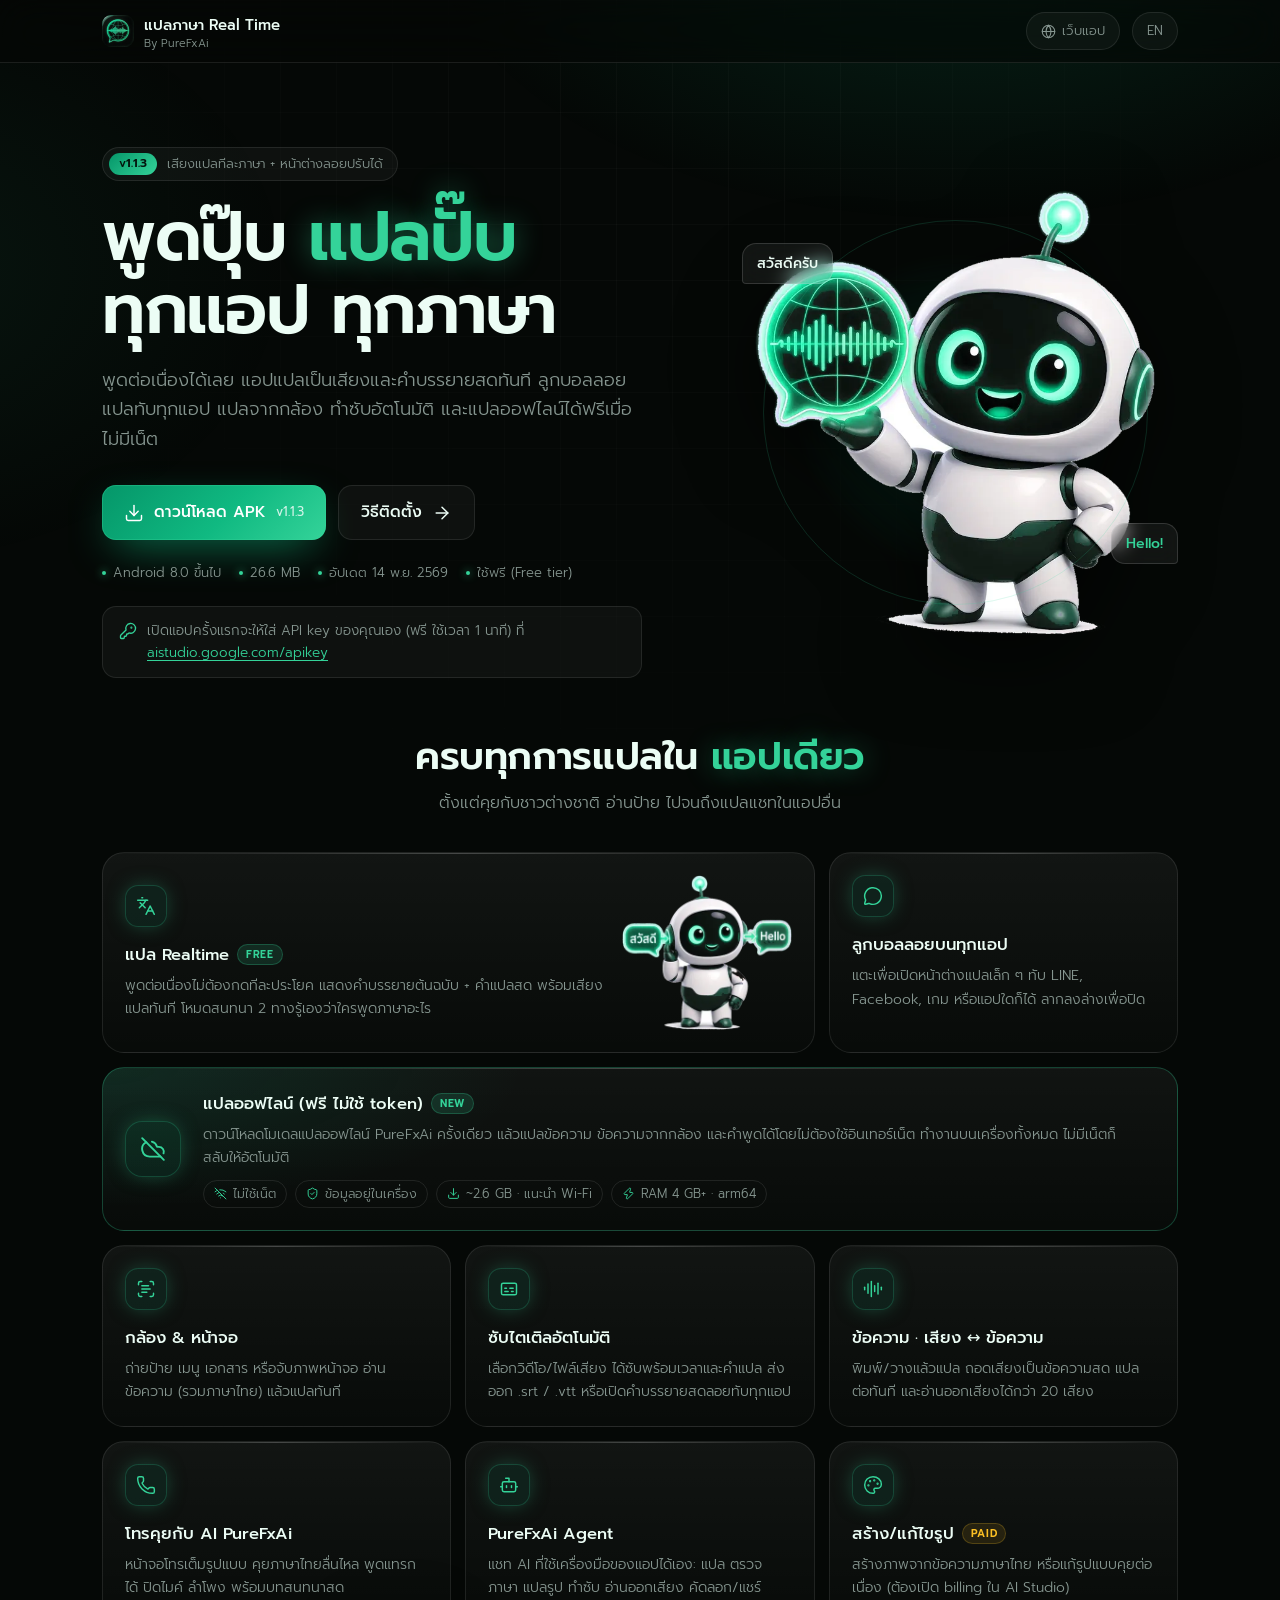
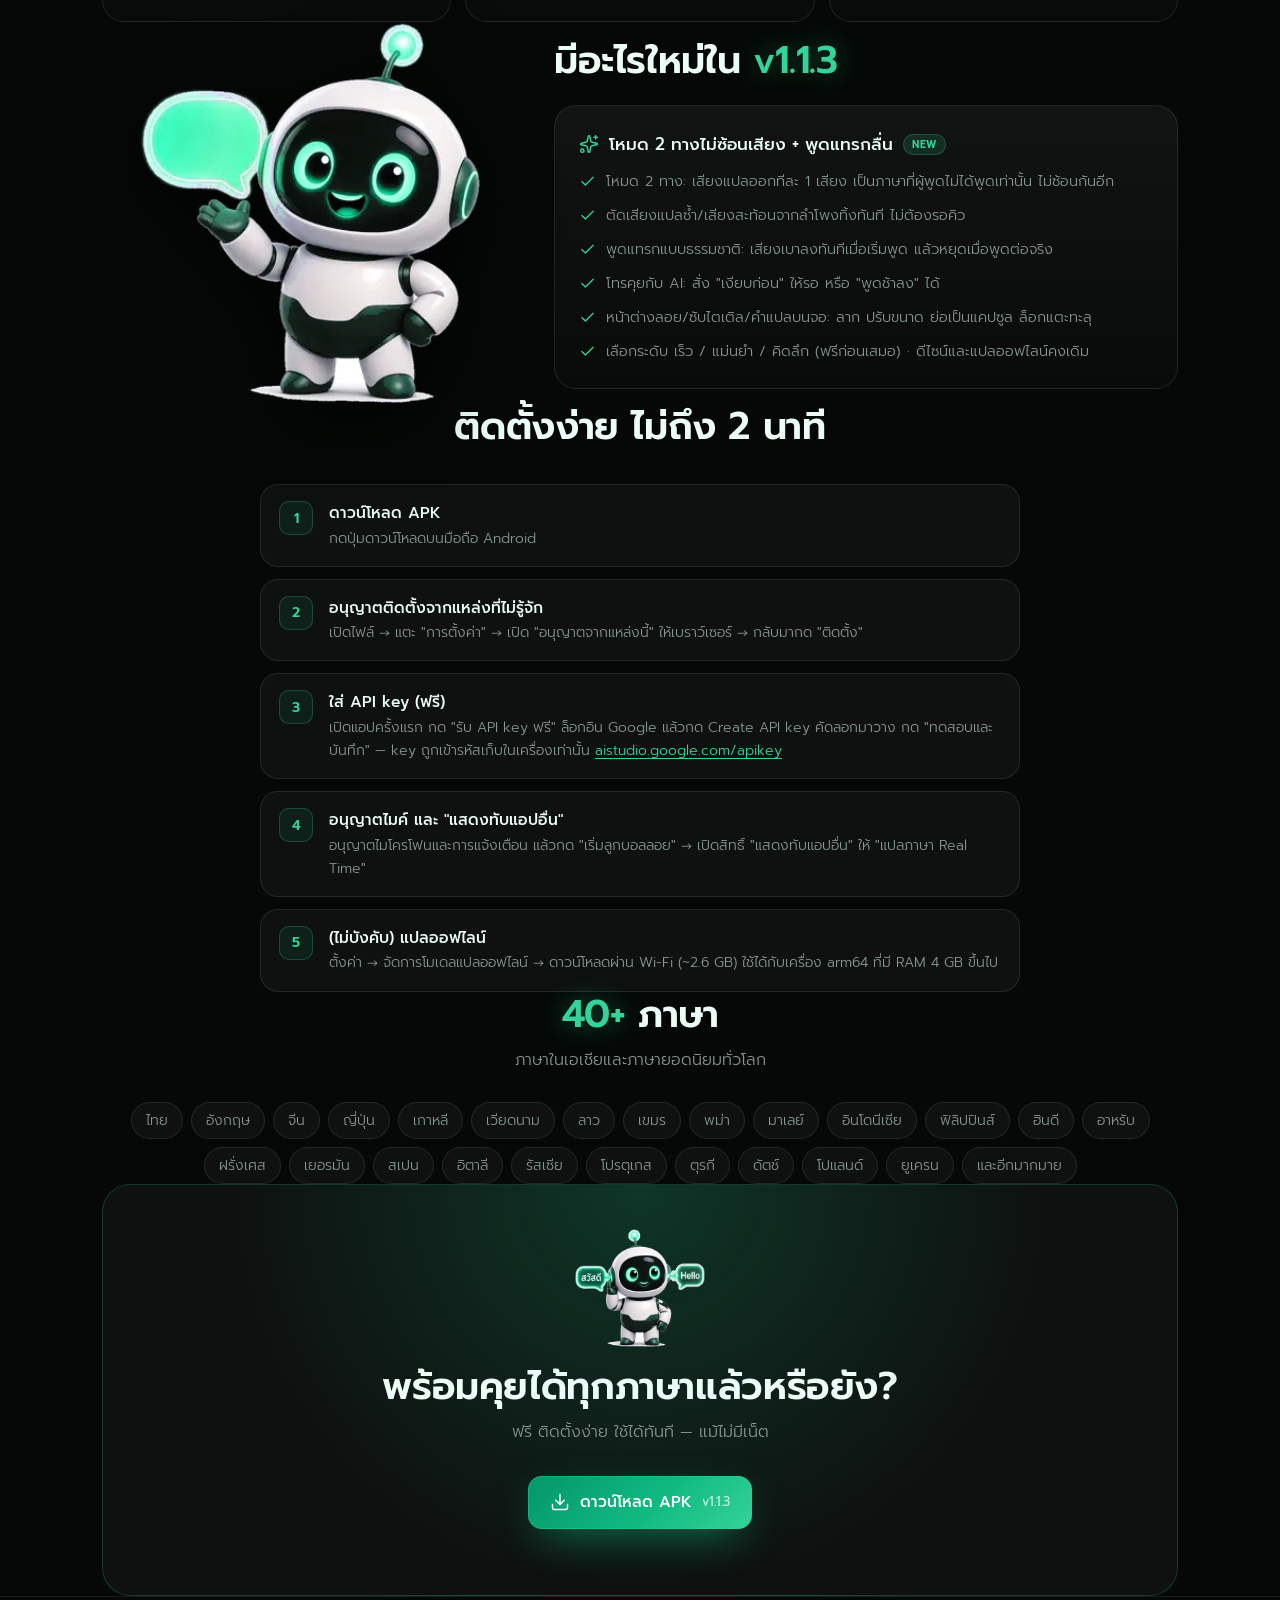
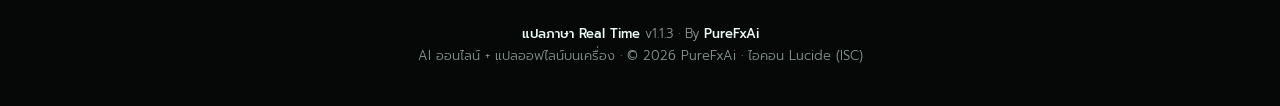
==== commit 0b57310c: "v1.1.3: landing + changelog, hide model names" ====
--- a/index.html
+++ b/index.html
@@ -117,15 +117,15 @@
 
 <header class="wrap hero">
   <div>
-    <span class="pill"><b id="ver">v1.1.2</b><span data-i="pillTxt">ดีไซน์ใหม่ + แปลออฟไลน์ฟรี</span></span>
+    <span class="pill"><b id="ver">v1.1.3</b><span data-i="pillTxt">เสียงแปลทีละภาษา + หน้าต่างลอยปรับได้</span></span>
     <h1><span data-i="h1a">พูดปุ๊บ</span> <span class="g" data-i="h1b">แปลปั๊บ</span><br><span data-i="h1c">ทุกแอป ทุกภาษา</span></h1>
     <p class="lead" data-i="lead">พูดต่อเนื่องได้เลย แอปแปลเป็นเสียงและคำบรรยายสดทันที ลูกบอลลอยแปลทับทุกแอป แปลจากกล้อง ทำซับอัตโนมัติ และแปลออฟไลน์ได้ฟรีเมื่อไม่มีเน็ต</p>
     <div class="cta-row">
-      <a class="btn main dl" id="dl" href="https://github.com/purefxaidev/purefxai-translator-site/releases/download/v1.1.2/PureFxAi-Translator-v1.1.2.apk"><svg class="i "><use href="#i-download"/></svg><span data-i="download">ดาวน์โหลด APK</span> <small class="v2">v1.1.2</small></a>
+      <a class="btn main dl" id="dl" href="https://github.com/purefxaidev/purefxai-translator-site/releases/download/v1.1.3/PureFxAi-Translator-v1.1.3.apk"><svg class="i "><use href="#i-download"/></svg><span data-i="download">ดาวน์โหลด APK</span> <small class="v2">v1.1.3</small></a>
       <a class="btn ghost" href="#install"><span data-i="howto">วิธีติดตั้ง</span><svg class="i "><use href="#i-arrow-right"/></svg></a>
     </div>
-    <div class="meta"><span data-i="android">Android 8.0 ขึ้นไป</span><span id="vsize">26.6 MB</span><span id="vdate">อัปเดต 14 พ.ย. 2569</span><span data-i="freeUse">ใช้ฟรีด้วย Gemini Free tier</span></div>
-    <div class="keynote"><svg class="i "><use href="#i-key-round"/></svg><span><span data-i="keyNote">เปิดแอปครั้งแรกจะให้ใส่ Gemini API key ของคุณเอง (ฟรี ใช้เวลา 1 นาที) ที่</span> <a href="https://aistudio.google.com/apikey" target="_blank" rel="noopener">aistudio.google.com/apikey</a></span></div>
+    <div class="meta"><span data-i="android">Android 8.0 ขึ้นไป</span><span id="vsize">26.6 MB</span><span id="vdate">อัปเดต 14 พ.ย. 2569</span><span data-i="freeUse">ใช้ฟรี (Free tier)</span></div>
+    <div class="keynote"><svg class="i "><use href="#i-key-round"/></svg><span><span data-i="keyNote">เปิดแอปครั้งแรกจะให้ใส่ API key ของคุณเอง (ฟรี ใช้เวลา 1 นาที) ที่</span> <a href="https://aistudio.google.com/apikey" target="_blank" rel="noopener">aistudio.google.com/apikey</a></span></div>
   </div>
   <div class="stage">
     <span class="bub a">สวัสดีครับ</span>
@@ -147,7 +147,7 @@
     <div class="f"><div class="ic"><svg class="i "><use href="#i-audio-lines"/></svg></div><h3 data-i="f4t">ข้อความ · เสียง ↔ ข้อความ</h3><p data-i="f4d">พิมพ์/วางแล้วแปล ถอดเสียงเป็นข้อความสด แปลต่อทันที และอ่านออกเสียงได้กว่า 20 เสียง</p></div>
     <div class="f"><div class="ic"><svg class="i "><use href="#i-phone"/></svg></div><h3 data-i="f11t">โทรคุยกับ AI PureFxAi</h3><p data-i="f11d">หน้าจอโทรเต็มรูปแบบ คุยภาษาไทยลื่นไหล พูดแทรกได้ ปิดไมค์ ลำโพง พร้อมบทสนทนาสด</p></div>
     <div class="f"><div class="ic"><svg class="i "><use href="#i-bot"/></svg></div><h3 data-i="f12t">PureFxAi Agent</h3><p data-i="f12d">แชท AI ที่ใช้เครื่องมือของแอปได้เอง: แปล ตรวจภาษา แปลรูป ทำซับ อ่านออกเสียง คัดลอก/แชร์</p></div>
-    <div class="f"><div class="ic"><svg class="i "><use href="#i-palette"/></svg></div><h3><span data-i="f14t">สร้าง/แก้ไขรูป</span><span class="tag paid">PAID</span></h3><p data-i="f14d">สร้างภาพจากข้อความภาษาไทย หรือแก้รูปแบบคุยต่อเนื่อง (ต้องเปิด billing ของ Gemini)</p></div>
+    <div class="f"><div class="ic"><svg class="i "><use href="#i-palette"/></svg></div><h3><span data-i="f14t">สร้าง/แก้ไขรูป</span><span class="tag paid">PAID</span></h3><p data-i="f14d">สร้างภาพจากข้อความภาษาไทย หรือแก้รูปแบบคุยต่อเนื่อง (ต้องเปิด billing ใน AI Studio)</p></div>
   </div>
 </section>
 
@@ -155,16 +155,16 @@
   <div class="split">
     <img src="img/mascot/wave-360.webp" srcset="img/mascot/wave-360.webp 360w, img/mascot/wave-720.webp 720w" sizes="340px" width="340" height="382" alt="มาสคอต PureFxAi โบกมือ" loading="lazy">
     <div>
-      <h2 class="h2" style="text-align:left"><span data-i="newTitle">มีอะไรใหม่ใน</span> <span class="g">v1.1.2</span></h2>
+      <h2 class="h2" style="text-align:left"><span data-i="newTitle">มีอะไรใหม่ใน</span> <span class="g">v1.1.3</span></h2>
       <div class="log">
-        <h3><svg class="i g"><use href="#i-sparkles"/></svg><span data-i="logH">ดีไซน์ Minimal Crystal + แปลออฟไลน์</span><span class="tag new">NEW</span></h3>
+        <h3><svg class="i g"><use href="#i-sparkles"/></svg><span data-i="logH">โหมด 2 ทางไม่ซ้อนเสียง + พูดแทรกลื่น</span><span class="tag new">NEW</span></h3>
         <ul>
-          <li><svg class="i "><use href="#i-check"/></svg><span data-i="l1">ดีไซน์ใหม่ทั้งแอป โทนดำ–เขียวมรกต การ์ดกระจก เรียบ โล่ง อ่านง่าย</span></li>
-          <li><svg class="i "><use href="#i-check"/></svg><span data-i="l2">ไอคอนเวกเตอร์ (SVG) ทั้งหมดแทนอีโมจิ คมชัดทุกหน้าจอ</span></li>
-          <li><svg class="i "><use href="#i-check"/></svg><span data-i="l3">แปลออฟไลน์ฟรี ไม่ใช้ token: ข้อความ กล้อง และคำพูด</span></li>
-          <li><svg class="i "><use href="#i-check"/></svg><span data-i="l4">ตัวจัดการดาวน์โหลด: Wi-Fi, ดาวน์โหลดต่อได้, ตรวจ RAM/พื้นที่ก่อน</span></li>
-          <li><svg class="i "><use href="#i-check"/></svg><span data-i="l5">เสียง→ข้อความ แปลต่อทันทีพร้อมอ่านออกเสียง</span></li>
-          <li><svg class="i "><use href="#i-check"/></svg><span data-i="l6">ไฟล์ APK เล็กลง ระบบเสียงลื่นจาก v1.1.1 คงเดิม</span></li>
+          <li><svg class="i "><use href="#i-check"/></svg><span data-i="l1">โหมด 2 ทาง: เสียงแปลออกทีละ 1 เสียง เป็นภาษาที่ผู้พูดไม่ได้พูดเท่านั้น ไม่ซ้อนกันอีก</span></li>
+          <li><svg class="i "><use href="#i-check"/></svg><span data-i="l2">ตัดเสียงแปลซ้ำ/เสียงสะท้อนจากลำโพงทิ้งทันที ไม่ต้องรอคิว</span></li>
+          <li><svg class="i "><use href="#i-check"/></svg><span data-i="l3">พูดแทรกแบบธรรมชาติ: เสียงเบาลงทันทีเมื่อเริ่มพูด แล้วหยุดเมื่อพูดต่อจริง</span></li>
+          <li><svg class="i "><use href="#i-check"/></svg><span data-i="l4">โทรคุยกับ AI: สั่ง "เงียบก่อน" ให้รอ หรือ "พูดช้าลง" ได้</span></li>
+          <li><svg class="i "><use href="#i-check"/></svg><span data-i="l5">หน้าต่างลอย/ซับไตเติล/คำแปลบนจอ: ลาก ปรับขนาด ย่อเป็นแคปซูล ล็อกแตะทะลุ</span></li>
+          <li><svg class="i "><use href="#i-check"/></svg><span data-i="l6">เลือกระดับ เร็ว / แม่นยำ / คิดลึก (ฟรีก่อนเสมอ) · ดีไซน์และแปลออฟไลน์คงเดิม</span></li>
         </ul>
       </div>
     </div>
@@ -176,7 +176,7 @@
   <div class="steps">
     <div class="st"><div><h4 data-i="i1t">ดาวน์โหลด APK</h4><p data-i="i1d">กดปุ่มดาวน์โหลดบนมือถือ Android</p></div></div>
     <div class="st"><div><h4 data-i="i2t">อนุญาตติดตั้งจากแหล่งที่ไม่รู้จัก</h4><p data-i="i2d">เปิดไฟล์ → แตะ "การตั้งค่า" → เปิด "อนุญาตจากแหล่งนี้" ให้เบราว์เซอร์ → กลับมากด "ติดตั้ง"</p></div></div>
-    <div class="st"><div><h4 data-i="i3t">ใส่ Gemini API key (ฟรี)</h4><p><span data-i="i3d">เปิดแอปครั้งแรก กด "รับ API key ฟรี" ล็อกอิน Google แล้วกด Create API key คัดลอกมาวาง กด "ทดสอบและบันทึก" — key ถูกเข้ารหัสเก็บในเครื่องเท่านั้น</span> <a href="https://aistudio.google.com/apikey" target="_blank" rel="noopener">aistudio.google.com/apikey</a></p></div></div>
+    <div class="st"><div><h4 data-i="i3t">ใส่ API key (ฟรี)</h4><p><span data-i="i3d">เปิดแอปครั้งแรก กด "รับ API key ฟรี" ล็อกอิน Google แล้วกด Create API key คัดลอกมาวาง กด "ทดสอบและบันทึก" — key ถูกเข้ารหัสเก็บในเครื่องเท่านั้น</span> <a href="https://aistudio.google.com/apikey" target="_blank" rel="noopener">aistudio.google.com/apikey</a></p></div></div>
     <div class="st"><div><h4 data-i="i4t">อนุญาตไมค์ และ "แสดงทับแอปอื่น"</h4><p data-i="i4d">อนุญาตไมโครโฟนและการแจ้งเตือน แล้วกด "เริ่มลูกบอลลอย" → เปิดสิทธิ์ "แสดงทับแอปอื่น" ให้ "แปลภาษา Real Time"</p></div></div>
     <div class="st"><div><h4 data-i="i5t">(ไม่บังคับ) แปลออฟไลน์</h4><p data-i="i5d">ตั้งค่า → จัดการโมเดลแปลออฟไลน์ → ดาวน์โหลดผ่าน Wi-Fi (~2.6 GB) ใช้ได้กับเครื่อง arm64 ที่มี RAM 4 GB ขึ้นไป</p></div></div>
   </div>
@@ -193,17 +193,17 @@
     <img src="img/mascot/listen-360.webp" width="130" height="118" alt="" loading="lazy">
     <h2 class="h2" data-i="ctaTitle">พร้อมคุยได้ทุกภาษาแล้วหรือยัง?</h2>
     <p class="sub" data-i="ctaSub">ฟรี ติดตั้งง่าย ใช้ได้ทันที — แม้ไม่มีเน็ต</p>
-    <div class="cta-row" style="justify-content:center"><a class="btn main dl" href="https://github.com/purefxaidev/purefxai-translator-site/releases/download/v1.1.2/PureFxAi-Translator-v1.1.2.apk"><svg class="i "><use href="#i-download"/></svg><span data-i="download">ดาวน์โหลด APK</span> <small class="v2">v1.1.2</small></a></div>
-  </div>
-</section>
-
-<footer><div class="wrap"><b data-i="name">แปลภาษา Real Time</b> <span class="v2">v1.1.2</span> · By <b>PureFxAi</b><br><span data-i="foot">ขับเคลื่อนด้วย Google Gemini · แปลออฟไลน์บนเครื่อง</span> · © 2026 PureFxAi · <span data-i="icons">ไอคอน Lucide (ISC)</span></div></footer>
+    <div class="cta-row" style="justify-content:center"><a class="btn main dl" href="https://github.com/purefxaidev/purefxai-translator-site/releases/download/v1.1.3/PureFxAi-Translator-v1.1.3.apk"><svg class="i "><use href="#i-download"/></svg><span data-i="download">ดาวน์โหลด APK</span> <small class="v2">v1.1.3</small></a></div>
+  </div>
+</section>
+
+<footer><div class="wrap"><b data-i="name">แปลภาษา Real Time</b> <span class="v2">v1.1.3</span> · By <b>PureFxAi</b><br><span data-i="foot">AI ออนไลน์ + แปลออฟไลน์บนเครื่อง</span> · © 2026 PureFxAi · <span data-i="icons">ไอคอน Lucide (ISC)</span></div></footer>
 
 <script>
 const APK_REPO='purefxaidev/purefxai-translator-site';
-const EN={name:'Real Time Translator',webapp:'Web app',pillTxt:'New design + free offline translation',h1a:'Speak.',h1b:'Translated.',h1c:'Any app, any language',
+const EN={name:'Real Time Translator',webapp:'Web app',pillTxt:'One voice at a time + adjustable floating windows',h1a:'Speak.',h1b:'Translated.',h1c:'Any app, any language',
 lead:'Keep talking and get spoken translation with live subtitles instantly. A floating bubble translates over every app, plus camera translation, auto subtitles — and free offline translation when there is no internet.',
-download:'Download APK',howto:'How to install',android:'Android 8.0+',freeUse:'Free with Gemini free tier',keyNote:'On first launch you enter your own Gemini API key (free, takes a minute) at',
+download:'Download APK',howto:'How to install',android:'Android 8.0+',freeUse:'Free to use (free tier)',keyNote:'On first launch you enter your own API key (free, takes a minute) at',
 featTitle:'Every kind of translation in',featTitle2:'one app',featSub:'From talking to foreigners and reading signs to translating chats inside other apps',
 f1t:'Realtime Translate',f1d:'Talk continuously — live original + translated subtitles with instant translated voice. Two-way mode detects who speaks which language.',
 f2t:'Floating bubble over all apps',f2d:'Tap to open a compact translator over LINE, Facebook, games or any app. Drag down to close.',
@@ -214,13 +214,13 @@
 f4t:'Text · Speech ↔ Text',f4d:'Type/paste to translate, live speech-to-text with instant translation, and read aloud with 20+ voices.',
 f11t:'Call AI PureFxAi',f11d:'Full-screen call UI, natural Thai conversation, barge-in, mute, speaker and live transcript.',
 f12t:'PureFxAi Agent',f12d:'AI chat that uses the app\'s tools itself: translate, detect language, translate images, make subtitles, speak, copy/share.',
-f14t:'Create / edit images',f14d:'Generate images from Thai prompts or edit photos in a multi-turn chat (Gemini billing required).',
-newTitle:'What\'s new in',logH:'Minimal Crystal design + offline translation',l1:'A new look across the app: deep black with emerald accents, glass cards, clean and spacious',l2:'Crisp vector (SVG) icons everywhere instead of emoji',l3:'Free offline translation, no tokens: text, camera and speech',l4:'Download manager: Wi-Fi, resumable, RAM/storage checks first',l5:'Speech → text now translates instantly and reads it aloud',l6:'Smaller APK; the smooth v1.1.1 audio engine is unchanged',
+f14t:'Create / edit images',f14d:'Generate images from Thai prompts or edit photos in a multi-turn chat (AI Studio billing required).',
+newTitle:'What\'s new in',logH:'Two-way without overlapping voices + natural barge-in',l1:'Two-way mode: exactly one translated voice per sentence, in the language the speaker did not use',l2:'Duplicate translations and speaker echo are dropped instantly, not queued',l3:'Natural barge-in: playback ducks the moment you speak, stops when you keep talking',l4:'Call AI: say "wait" to make it hold, or ask it to slow down',l5:'Floating panel, captions and screen translation: drag, resize, minimize to a pill, lock touch-through',l6:'Pick Fast / Accurate / Deep (always free first) · design and offline mode unchanged',
 instTitle:'Install in under 2 minutes',i1t:'Download the APK',i1d:'Tap the download button on your Android phone.',i2t:'Allow unknown sources',i2d:'Open the file → tap "Settings" → enable "Allow from this source" for your browser → back → "Install".',
-i3t:'Add your Gemini API key (free)',i3d:'On first launch tap "Get a free API key", sign in with Google, Create API key, paste it and tap "Test & save" — the key is stored encrypted on your phone only.',
+i3t:'Add your API key (free)',i3d:'On first launch tap "Get a free API key", sign in with Google, Create API key, paste it and tap "Test & save" — the key is stored encrypted on your phone only.',
 i4t:'Allow mic and "Display over other apps"',i4d:'Allow microphone and notifications, tap "Start floating bubble" → enable "Display over other apps" for "แปลภาษา Real Time".',
 i5t:'(Optional) Offline translation',i5d:'Settings → Manage offline translation model → download over Wi-Fi (~2.6 GB). Works on arm64 phones with 4 GB+ RAM.',
-langTitle:'languages',langSub:'Asian languages and the world\'s most popular ones',ctaTitle:'Ready to talk in any language?',ctaSub:'Free, easy to install, works instantly — even offline',foot:'Powered by Google Gemini · on-device offline translation',icons:'Icons by Lucide (ISC)'};
+langTitle:'languages',langSub:'Asian languages and the world\'s most popular ones',ctaTitle:'Ready to talk in any language?',ctaSub:'Free, easy to install, works instantly — even offline',foot:'Online AI + on-device offline translation',icons:'Icons by Lucide (ISC)'};
 const TH={};document.querySelectorAll('[data-i]').forEach(e=>{TH[e.dataset.i]=TH[e.dataset.i]||e.textContent});
 let ui=localStorage.getItem('ui')||'th';
 const L=[['ไทย','Thai'],['อังกฤษ','English'],['จีน','Chinese'],['ญี่ปุ่น','Japanese'],['เกาหลี','Korean'],['เวียดนาม','Vietnamese'],['ลาว','Lao'],['เขมร','Khmer'],['พม่า','Burmese'],['มาเลย์','Malay'],['อินโดนีเซีย','Indonesian'],['ฟิลิปปินส์','Filipino'],['ฮินดี','Hindi'],['อาหรับ','Arabic'],['ฝรั่งเศส','French'],['เยอรมัน','German'],['สเปน','Spanish'],['อิตาลี','Italian'],['รัสเซีย','Russian'],['โปรตุเกส','Portuguese'],['ตุรกี','Turkish'],['ดัตช์','Dutch'],['โปแลนด์','Polish'],['ยูเครน','Ukrainian'],['และอีกมากมาย','and more']];
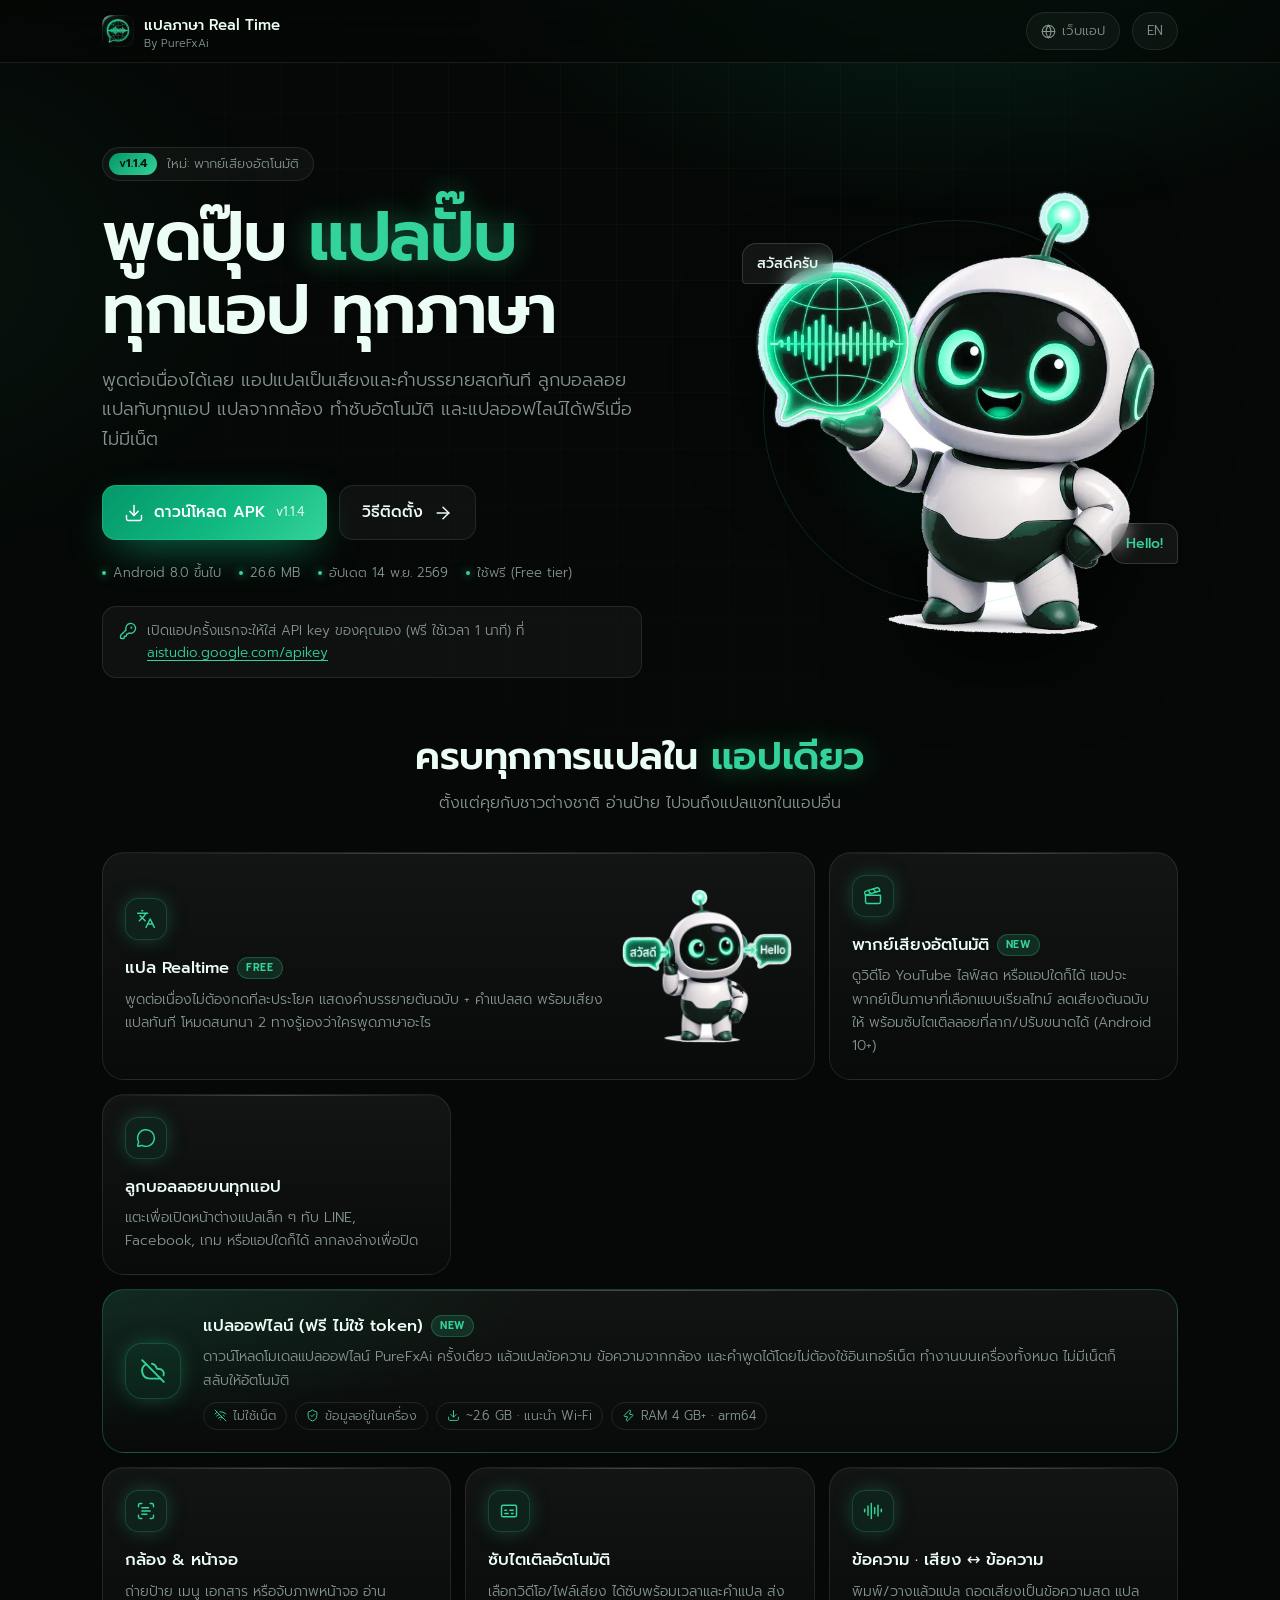
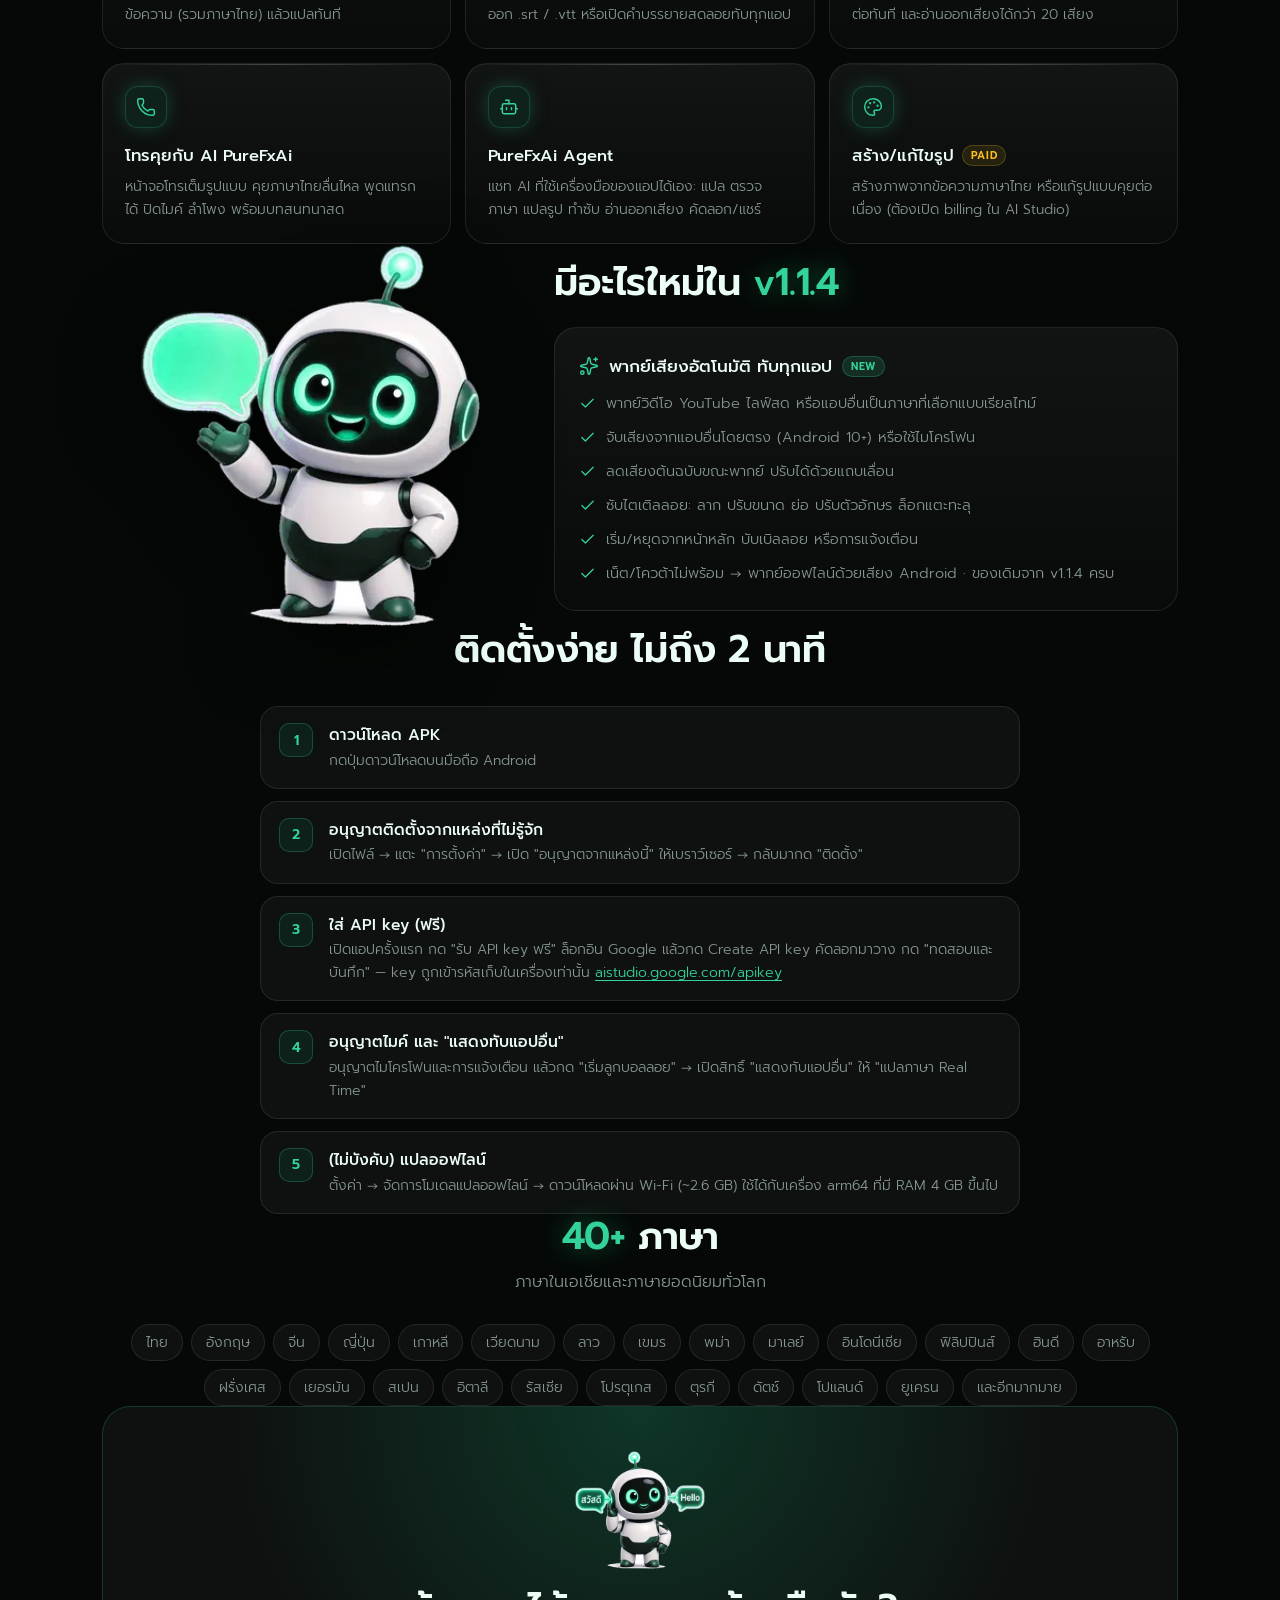
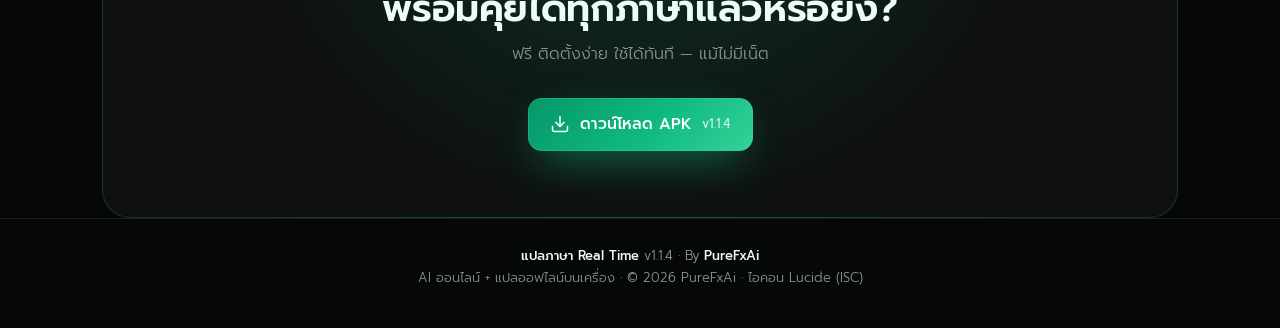
==== commit 011793a5: "v1.1.4: auto dub feature card, version, changelog" ====
--- a/index.html
+++ b/index.html
@@ -105,7 +105,7 @@
 </style>
 </head>
 <body>
-<svg width="0" height="0" style="position:absolute" aria-hidden="true"><!-- Lucide icons, ISC license --><symbol id="i-languages" viewBox="0 0 24 24"><path d="m5 8 6 6" /> <path d="m4 14 6-6 2-3" /> <path d="M2 5h12" /> <path d="M7 2h1" /> <path d="m22 22-5-10-5 10" /> <path d="M14 18h6" /></symbol><symbol id="i-message-circle" viewBox="0 0 24 24"><path d="M2.992 16.342a2 2 0 0 1 .094 1.167l-1.065 3.29a1 1 0 0 0 1.236 1.168l3.413-.998a2 2 0 0 1 1.099.092 10 10 0 1 0-4.777-4.719" /></symbol><symbol id="i-scan-text" viewBox="0 0 24 24"><path d="M3 7V5a2 2 0 0 1 2-2h2" /> <path d="M17 3h2a2 2 0 0 1 2 2v2" /> <path d="M21 17v2a2 2 0 0 1-2 2h-2" /> <path d="M7 21H5a2 2 0 0 1-2-2v-2" /> <path d="M7 8h8" /> <path d="M7 12h10" /> <path d="M7 16h6" /></symbol><symbol id="i-captions" viewBox="0 0 24 24"><rect width="18" height="14" x="3" y="5" rx="2" ry="2" /> <path d="M7 15h4M15 15h2M7 11h2M13 11h4" /></symbol><symbol id="i-phone" viewBox="0 0 24 24"><path d="M13.832 16.568a1 1 0 0 0 1.213-.303l.355-.465A2 2 0 0 1 17 15h3a2 2 0 0 1 2 2v3a2 2 0 0 1-2 2A18 18 0 0 1 2 4a2 2 0 0 1 2-2h3a2 2 0 0 1 2 2v3a2 2 0 0 1-.8 1.6l-.468.351a1 1 0 0 0-.292 1.233 14 14 0 0 0 6.392 6.384" /></symbol><symbol id="i-bot" viewBox="0 0 24 24"><path d="M12 8V4H8" /> <rect width="16" height="12" x="4" y="8" rx="2" /> <path d="M2 14h2" /> <path d="M20 14h2" /> <path d="M15 13v2" /> <path d="M9 13v2" /></symbol><symbol id="i-keyboard" viewBox="0 0 24 24"><path d="M10 8h.01" /> <path d="M12 12h.01" /> <path d="M14 8h.01" /> <path d="M16 12h.01" /> <path d="M18 8h.01" /> <path d="M6 8h.01" /> <path d="M7 16h10" /> <path d="M8 12h.01" /> <rect width="20" height="16" x="2" y="4" rx="2" /></symbol><symbol id="i-palette" viewBox="0 0 24 24"><path d="M12 22a1 1 0 0 1 0-20 10 9 0 0 1 10 9 5 5 0 0 1-5 5h-2.25a1.75 1.75 0 0 0-1.4 2.8l.3.4a1.75 1.75 0 0 1-1.4 2.8z" /> <circle cx="13.5" cy="6.5" r=".5" fill="currentColor" /> <circle cx="17.5" cy="10.5" r=".5" fill="currentColor" /> <circle cx="6.5" cy="12.5" r=".5" fill="currentColor" /> <circle cx="8.5" cy="7.5" r=".5" fill="currentColor" /></symbol><symbol id="i-gift" viewBox="0 0 24 24"><path d="M12 7v14" /> <path d="M20 11v8a2 2 0 0 1-2 2H6a2 2 0 0 1-2-2v-8" /> <path d="M7.5 7a1 1 0 0 1 0-5A4.8 8 0 0 1 12 7a4.8 8 0 0 1 4.5-5 1 1 0 0 1 0 5" /> <rect x="3" y="7" width="18" height="4" rx="1" /></symbol><symbol id="i-cloud-off" viewBox="0 0 24 24"><path d="M10.94 5.274A7 7 0 0 1 15.71 10h1.79a4.5 4.5 0 0 1 4.222 6.057" /> <path d="M18.796 18.81A4.5 4.5 0 0 1 17.5 19H9A7 7 0 0 1 5.79 5.78" /> <path d="m2 2 20 20" /></symbol><symbol id="i-download" viewBox="0 0 24 24"><path d="M12 15V3" /> <path d="M21 15v4a2 2 0 0 1-2 2H5a2 2 0 0 1-2-2v-4" /> <path d="m7 10 5 5 5-5" /></symbol><symbol id="i-key-round" viewBox="0 0 24 24"><path d="M2.586 17.414A2 2 0 0 0 2 18.828V21a1 1 0 0 0 1 1h3a1 1 0 0 0 1-1v-1a1 1 0 0 1 1-1h1a1 1 0 0 0 1-1v-1a1 1 0 0 1 1-1h.172a2 2 0 0 0 1.414-.586l.814-.814a6.5 6.5 0 1 0-4-4z" /> <circle cx="16.5" cy="7.5" r=".5" fill="currentColor" /></symbol><symbol id="i-smartphone" viewBox="0 0 24 24"><rect width="14" height="20" x="5" y="2" rx="2" ry="2" /> <path d="M12 18h.01" /></symbol><symbol id="i-sparkles" viewBox="0 0 24 24"><path d="M11.017 2.814a1 1 0 0 1 1.966 0l1.051 5.558a2 2 0 0 0 1.594 1.594l5.558 1.051a1 1 0 0 1 0 1.966l-5.558 1.051a2 2 0 0 0-1.594 1.594l-1.051 5.558a1 1 0 0 1-1.966 0l-1.051-5.558a2 2 0 0 0-1.594-1.594l-5.558-1.051a1 1 0 0 1 0-1.966l5.558-1.051a2 2 0 0 0 1.594-1.594z" /> <path d="M20 2v4" /> <path d="M22 4h-4" /> <circle cx="4" cy="20" r="2" /></symbol><symbol id="i-mic" viewBox="0 0 24 24"><path d="M12 19v3" /> <path d="M19 10v2a7 7 0 0 1-14 0v-2" /> <rect x="9" y="2" width="6" height="13" rx="3" /></symbol><symbol id="i-arrow-right" viewBox="0 0 24 24"><path d="M5 12h14" /> <path d="m12 5 7 7-7 7" /></symbol><symbol id="i-check" viewBox="0 0 24 24"><path d="M20 6 9 17l-5-5" /></symbol><symbol id="i-shield-check" viewBox="0 0 24 24"><path d="M20 13c0 5-3.5 7.5-7.66 8.95a1 1 0 0 1-.67-.01C7.5 20.5 4 18 4 13V6a1 1 0 0 1 1-1c2 0 4.5-1.2 6.24-2.72a1.17 1.17 0 0 1 1.52 0C14.51 3.81 17 5 19 5a1 1 0 0 1 1 1z" /> <path d="m9 12 2 2 4-4" /></symbol><symbol id="i-audio-lines" viewBox="0 0 24 24"><path d="M2 10v3" /> <path d="M6 6v11" /> <path d="M10 3v18" /> <path d="M14 8v7" /> <path d="M18 5v13" /> <path d="M22 10v3" /></symbol><symbol id="i-globe" viewBox="0 0 24 24"><circle cx="12" cy="12" r="10" /> <path d="M12 2a14.5 14.5 0 0 0 0 20 14.5 14.5 0 0 0 0-20" /> <path d="M2 12h20" /></symbol><symbol id="i-wifi-off" viewBox="0 0 24 24"><path d="M12 20h.01" /> <path d="M8.5 16.429a5 5 0 0 1 7 0" /> <path d="M5 12.859a10 10 0 0 1 5.17-2.69" /> <path d="M19 12.859a10 10 0 0 0-2.007-1.523" /> <path d="M2 8.82a15 15 0 0 1 4.177-2.643" /> <path d="M22 8.82a15 15 0 0 0-11.288-3.764" /> <path d="m2 2 20 20" /></symbol><symbol id="i-zap" viewBox="0 0 24 24"><path d="M15.914 4a1.5 1.5 0 00-2.474-1.561l-9 9A1.5 1.5 0 005.5 14h4.002a.5.5 0 01.471.666L8.086 20a1.5 1.5 0 002.475 1.56l9-9A1.5 1.5 0 0018.5 10h-3.997a.5.5 0 01-.472-.667z" /></symbol></svg>
+<svg width="0" height="0" style="position:absolute" aria-hidden="true"><!-- Lucide icons, ISC license --><symbol id="i-languages" viewBox="0 0 24 24"><path d="m5 8 6 6" /> <path d="m4 14 6-6 2-3" /> <path d="M2 5h12" /> <path d="M7 2h1" /> <path d="m22 22-5-10-5 10" /> <path d="M14 18h6" /></symbol><symbol id="i-message-circle" viewBox="0 0 24 24"><path d="M2.992 16.342a2 2 0 0 1 .094 1.167l-1.065 3.29a1 1 0 0 0 1.236 1.168l3.413-.998a2 2 0 0 1 1.099.092 10 10 0 1 0-4.777-4.719" /></symbol><symbol id="i-scan-text" viewBox="0 0 24 24"><path d="M3 7V5a2 2 0 0 1 2-2h2" /> <path d="M17 3h2a2 2 0 0 1 2 2v2" /> <path d="M21 17v2a2 2 0 0 1-2 2h-2" /> <path d="M7 21H5a2 2 0 0 1-2-2v-2" /> <path d="M7 8h8" /> <path d="M7 12h10" /> <path d="M7 16h6" /></symbol><symbol id="i-captions" viewBox="0 0 24 24"><rect width="18" height="14" x="3" y="5" rx="2" ry="2" /> <path d="M7 15h4M15 15h2M7 11h2M13 11h4" /></symbol><symbol id="i-phone" viewBox="0 0 24 24"><path d="M13.832 16.568a1 1 0 0 0 1.213-.303l.355-.465A2 2 0 0 1 17 15h3a2 2 0 0 1 2 2v3a2 2 0 0 1-2 2A18 18 0 0 1 2 4a2 2 0 0 1 2-2h3a2 2 0 0 1 2 2v3a2 2 0 0 1-.8 1.6l-.468.351a1 1 0 0 0-.292 1.233 14 14 0 0 0 6.392 6.384" /></symbol><symbol id="i-bot" viewBox="0 0 24 24"><path d="M12 8V4H8" /> <rect width="16" height="12" x="4" y="8" rx="2" /> <path d="M2 14h2" /> <path d="M20 14h2" /> <path d="M15 13v2" /> <path d="M9 13v2" /></symbol><symbol id="i-keyboard" viewBox="0 0 24 24"><path d="M10 8h.01" /> <path d="M12 12h.01" /> <path d="M14 8h.01" /> <path d="M16 12h.01" /> <path d="M18 8h.01" /> <path d="M6 8h.01" /> <path d="M7 16h10" /> <path d="M8 12h.01" /> <rect width="20" height="16" x="2" y="4" rx="2" /></symbol><symbol id="i-palette" viewBox="0 0 24 24"><path d="M12 22a1 1 0 0 1 0-20 10 9 0 0 1 10 9 5 5 0 0 1-5 5h-2.25a1.75 1.75 0 0 0-1.4 2.8l.3.4a1.75 1.75 0 0 1-1.4 2.8z" /> <circle cx="13.5" cy="6.5" r=".5" fill="currentColor" /> <circle cx="17.5" cy="10.5" r=".5" fill="currentColor" /> <circle cx="6.5" cy="12.5" r=".5" fill="currentColor" /> <circle cx="8.5" cy="7.5" r=".5" fill="currentColor" /></symbol><symbol id="i-gift" viewBox="0 0 24 24"><path d="M12 7v14" /> <path d="M20 11v8a2 2 0 0 1-2 2H6a2 2 0 0 1-2-2v-8" /> <path d="M7.5 7a1 1 0 0 1 0-5A4.8 8 0 0 1 12 7a4.8 8 0 0 1 4.5-5 1 1 0 0 1 0 5" /> <rect x="3" y="7" width="18" height="4" rx="1" /></symbol><symbol id="i-cloud-off" viewBox="0 0 24 24"><path d="M10.94 5.274A7 7 0 0 1 15.71 10h1.79a4.5 4.5 0 0 1 4.222 6.057" /> <path d="M18.796 18.81A4.5 4.5 0 0 1 17.5 19H9A7 7 0 0 1 5.79 5.78" /> <path d="m2 2 20 20" /></symbol><symbol id="i-download" viewBox="0 0 24 24"><path d="M12 15V3" /> <path d="M21 15v4a2 2 0 0 1-2 2H5a2 2 0 0 1-2-2v-4" /> <path d="m7 10 5 5 5-5" /></symbol><symbol id="i-key-round" viewBox="0 0 24 24"><path d="M2.586 17.414A2 2 0 0 0 2 18.828V21a1 1 0 0 0 1 1h3a1 1 0 0 0 1-1v-1a1 1 0 0 1 1-1h1a1 1 0 0 0 1-1v-1a1 1 0 0 1 1-1h.172a2 2 0 0 0 1.414-.586l.814-.814a6.5 6.5 0 1 0-4-4z" /> <circle cx="16.5" cy="7.5" r=".5" fill="currentColor" /></symbol><symbol id="i-smartphone" viewBox="0 0 24 24"><rect width="14" height="20" x="5" y="2" rx="2" ry="2" /> <path d="M12 18h.01" /></symbol><symbol id="i-sparkles" viewBox="0 0 24 24"><path d="M11.017 2.814a1 1 0 0 1 1.966 0l1.051 5.558a2 2 0 0 0 1.594 1.594l5.558 1.051a1 1 0 0 1 0 1.966l-5.558 1.051a2 2 0 0 0-1.594 1.594l-1.051 5.558a1 1 0 0 1-1.966 0l-1.051-5.558a2 2 0 0 0-1.594-1.594l-5.558-1.051a1 1 0 0 1 0-1.966l5.558-1.051a2 2 0 0 0 1.594-1.594z" /> <path d="M20 2v4" /> <path d="M22 4h-4" /> <circle cx="4" cy="20" r="2" /></symbol><symbol id="i-mic" viewBox="0 0 24 24"><path d="M12 19v3" /> <path d="M19 10v2a7 7 0 0 1-14 0v-2" /> <rect x="9" y="2" width="6" height="13" rx="3" /></symbol><symbol id="i-arrow-right" viewBox="0 0 24 24"><path d="M5 12h14" /> <path d="m12 5 7 7-7 7" /></symbol><symbol id="i-check" viewBox="0 0 24 24"><path d="M20 6 9 17l-5-5" /></symbol><symbol id="i-shield-check" viewBox="0 0 24 24"><path d="M20 13c0 5-3.5 7.5-7.66 8.95a1 1 0 0 1-.67-.01C7.5 20.5 4 18 4 13V6a1 1 0 0 1 1-1c2 0 4.5-1.2 6.24-2.72a1.17 1.17 0 0 1 1.52 0C14.51 3.81 17 5 19 5a1 1 0 0 1 1 1z" /> <path d="m9 12 2 2 4-4" /></symbol><symbol id="i-audio-lines" viewBox="0 0 24 24"><path d="M2 10v3" /> <path d="M6 6v11" /> <path d="M10 3v18" /> <path d="M14 8v7" /> <path d="M18 5v13" /> <path d="M22 10v3" /></symbol><symbol id="i-globe" viewBox="0 0 24 24"><circle cx="12" cy="12" r="10" /> <path d="M12 2a14.5 14.5 0 0 0 0 20 14.5 14.5 0 0 0 0-20" /> <path d="M2 12h20" /></symbol><symbol id="i-wifi-off" viewBox="0 0 24 24"><path d="M12 20h.01" /> <path d="M8.5 16.429a5 5 0 0 1 7 0" /> <path d="M5 12.859a10 10 0 0 1 5.17-2.69" /> <path d="M19 12.859a10 10 0 0 0-2.007-1.523" /> <path d="M2 8.82a15 15 0 0 1 4.177-2.643" /> <path d="M22 8.82a15 15 0 0 0-11.288-3.764" /> <path d="m2 2 20 20" /></symbol><symbol id="i-clapperboard" viewBox="0 0 24 24"><path d="m12.296 3.464 3.02 3.956" /> <path d="M20.2 6 3 11l-.9-2.4c-.3-1.1.3-2.2 1.3-2.5l13.5-4c1.1-.3 2.2.3 2.5 1.3z" /> <path d="M3 11h18v8a2 2 0 0 1-2 2H5a2 2 0 0 1-2-2z" /> <path d="m6.18 5.276 3.1 3.899" /></symbol><symbol id="i-zap" viewBox="0 0 24 24"><path d="M15.914 4a1.5 1.5 0 00-2.474-1.561l-9 9A1.5 1.5 0 005.5 14h4.002a.5.5 0 01.471.666L8.086 20a1.5 1.5 0 002.475 1.56l9-9A1.5 1.5 0 0018.5 10h-3.997a.5.5 0 01-.472-.667z" /></symbol></svg>
 <div class="glow"></div>
 
 <nav><div class="wrap">
@@ -117,11 +117,11 @@
 
 <header class="wrap hero">
   <div>
-    <span class="pill"><b id="ver">v1.1.3</b><span data-i="pillTxt">เสียงแปลทีละภาษา + หน้าต่างลอยปรับได้</span></span>
+    <span class="pill"><b id="ver">v1.1.4</b><span data-i="pillTxt">ใหม่: พากย์เสียงอัตโนมัติ</span></span>
     <h1><span data-i="h1a">พูดปุ๊บ</span> <span class="g" data-i="h1b">แปลปั๊บ</span><br><span data-i="h1c">ทุกแอป ทุกภาษา</span></h1>
     <p class="lead" data-i="lead">พูดต่อเนื่องได้เลย แอปแปลเป็นเสียงและคำบรรยายสดทันที ลูกบอลลอยแปลทับทุกแอป แปลจากกล้อง ทำซับอัตโนมัติ และแปลออฟไลน์ได้ฟรีเมื่อไม่มีเน็ต</p>
     <div class="cta-row">
-      <a class="btn main dl" id="dl" href="https://github.com/purefxaidev/purefxai-translator-site/releases/download/v1.1.3/PureFxAi-Translator-v1.1.3.apk"><svg class="i "><use href="#i-download"/></svg><span data-i="download">ดาวน์โหลด APK</span> <small class="v2">v1.1.3</small></a>
+      <a class="btn main dl" id="dl" href="https://github.com/purefxaidev/purefxai-translator-site/releases/download/v1.1.4/PureFxAi-Translator-v1.1.4.apk"><svg class="i "><use href="#i-download"/></svg><span data-i="download">ดาวน์โหลด APK</span> <small class="v2">v1.1.4</small></a>
       <a class="btn ghost" href="#install"><span data-i="howto">วิธีติดตั้ง</span><svg class="i "><use href="#i-arrow-right"/></svg></a>
     </div>
     <div class="meta"><span data-i="android">Android 8.0 ขึ้นไป</span><span id="vsize">26.6 MB</span><span id="vdate">อัปเดต 14 พ.ย. 2569</span><span data-i="freeUse">ใช้ฟรี (Free tier)</span></div>
@@ -139,6 +139,7 @@
   <p class="sub" data-i="featSub">ตั้งแต่คุยกับชาวต่างชาติ อ่านป้าย ไปจนถึงแปลแชทในแอปอื่น</p>
   <div class="feats">
     <div class="f big"><div><div class="ic"><svg class="i "><use href="#i-languages"/></svg></div><h3><span data-i="f1t">แปล Realtime</span><span class="tag free">FREE</span></h3><p data-i="f1d">พูดต่อเนื่องไม่ต้องกดทีละประโยค แสดงคำบรรยายต้นฉบับ + คำแปลสด พร้อมเสียงแปลทันที โหมดสนทนา 2 ทางรู้เองว่าใครพูดภาษาอะไร</p></div><img src="img/mascot/listen-360.webp" width="170" height="155" alt="" loading="lazy"></div>
+    <div class="f"><div class="ic"><svg class="i "><use href="#i-clapperboard"/></svg></div><h3><span data-i="f16t">พากย์เสียงอัตโนมัติ</span><span class="tag new">NEW</span></h3><p data-i="f16d">ดูวิดีโอ YouTube ไลฟ์สด หรือแอปใดก็ได้ แอปจะพากย์เป็นภาษาที่เลือกแบบเรียลไทม์ ลดเสียงต้นฉบับให้ พร้อมซับไตเติลลอยที่ลาก/ปรับขนาดได้ (Android 10+)</p></div>
     <div class="f"><div class="ic"><svg class="i "><use href="#i-message-circle"/></svg></div><h3 data-i="f2t">ลูกบอลลอยบนทุกแอป</h3><p data-i="f2d">แตะเพื่อเปิดหน้าต่างแปลเล็ก ๆ ทับ LINE, Facebook, เกม หรือแอปใดก็ได้ ลากลงล่างเพื่อปิด</p></div>
     <div class="f off"><div class="ic"><svg class="i "><use href="#i-cloud-off"/></svg></div><div><h3><span data-i="f15t">แปลออฟไลน์ (ฟรี ไม่ใช้ token)</span><span class="tag new">NEW</span></h3><p data-i="f15d">ดาวน์โหลดโมเดลแปลออฟไลน์ PureFxAi ครั้งเดียว แล้วแปลข้อความ ข้อความจากกล้อง และคำพูดได้โดยไม่ต้องใช้อินเทอร์เน็ต ทำงานบนเครื่องทั้งหมด ไม่มีเน็ตก็สลับให้อัตโนมัติ</p>
       <ul><li><svg class="i "><use href="#i-wifi-off"/></svg><span data-i="o1">ไม่ใช้เน็ต</span></li><li><svg class="i "><use href="#i-shield-check"/></svg><span data-i="o2">ข้อมูลอยู่ในเครื่อง</span></li><li><svg class="i "><use href="#i-download"/></svg><span data-i="o3">~2.6 GB · แนะนำ Wi-Fi</span></li><li><svg class="i "><use href="#i-zap"/></svg><span data-i="o4">RAM 4 GB+ · arm64</span></li></ul></div></div>
@@ -155,16 +156,16 @@
   <div class="split">
     <img src="img/mascot/wave-360.webp" srcset="img/mascot/wave-360.webp 360w, img/mascot/wave-720.webp 720w" sizes="340px" width="340" height="382" alt="มาสคอต PureFxAi โบกมือ" loading="lazy">
     <div>
-      <h2 class="h2" style="text-align:left"><span data-i="newTitle">มีอะไรใหม่ใน</span> <span class="g">v1.1.3</span></h2>
+      <h2 class="h2" style="text-align:left"><span data-i="newTitle">มีอะไรใหม่ใน</span> <span class="g">v1.1.4</span></h2>
       <div class="log">
-        <h3><svg class="i g"><use href="#i-sparkles"/></svg><span data-i="logH">โหมด 2 ทางไม่ซ้อนเสียง + พูดแทรกลื่น</span><span class="tag new">NEW</span></h3>
+        <h3><svg class="i g"><use href="#i-sparkles"/></svg><span data-i="logH">พากย์เสียงอัตโนมัติ ทับทุกแอป</span><span class="tag new">NEW</span></h3>
         <ul>
-          <li><svg class="i "><use href="#i-check"/></svg><span data-i="l1">โหมด 2 ทาง: เสียงแปลออกทีละ 1 เสียง เป็นภาษาที่ผู้พูดไม่ได้พูดเท่านั้น ไม่ซ้อนกันอีก</span></li>
-          <li><svg class="i "><use href="#i-check"/></svg><span data-i="l2">ตัดเสียงแปลซ้ำ/เสียงสะท้อนจากลำโพงทิ้งทันที ไม่ต้องรอคิว</span></li>
-          <li><svg class="i "><use href="#i-check"/></svg><span data-i="l3">พูดแทรกแบบธรรมชาติ: เสียงเบาลงทันทีเมื่อเริ่มพูด แล้วหยุดเมื่อพูดต่อจริง</span></li>
-          <li><svg class="i "><use href="#i-check"/></svg><span data-i="l4">โทรคุยกับ AI: สั่ง "เงียบก่อน" ให้รอ หรือ "พูดช้าลง" ได้</span></li>
-          <li><svg class="i "><use href="#i-check"/></svg><span data-i="l5">หน้าต่างลอย/ซับไตเติล/คำแปลบนจอ: ลาก ปรับขนาด ย่อเป็นแคปซูล ล็อกแตะทะลุ</span></li>
-          <li><svg class="i "><use href="#i-check"/></svg><span data-i="l6">เลือกระดับ เร็ว / แม่นยำ / คิดลึก (ฟรีก่อนเสมอ) · ดีไซน์และแปลออฟไลน์คงเดิม</span></li>
+          <li><svg class="i "><use href="#i-check"/></svg><span data-i="l1">พากย์วิดีโอ YouTube ไลฟ์สด หรือแอปอื่นเป็นภาษาที่เลือกแบบเรียลไทม์</span></li>
+          <li><svg class="i "><use href="#i-check"/></svg><span data-i="l2">จับเสียงจากแอปอื่นโดยตรง (Android 10+) หรือใช้ไมโครโฟน</span></li>
+          <li><svg class="i "><use href="#i-check"/></svg><span data-i="l3">ลดเสียงต้นฉบับขณะพากย์ ปรับได้ด้วยแถบเลื่อน</span></li>
+          <li><svg class="i "><use href="#i-check"/></svg><span data-i="l4">ซับไตเติลลอย: ลาก ปรับขนาด ย่อ ปรับตัวอักษร ล็อกแตะทะลุ</span></li>
+          <li><svg class="i "><use href="#i-check"/></svg><span data-i="l5">เริ่ม/หยุดจากหน้าหลัก บับเบิลลอย หรือการแจ้งเตือน</span></li>
+          <li><svg class="i "><use href="#i-check"/></svg><span data-i="l6">เน็ต/โควต้าไม่พร้อม → พากย์ออฟไลน์ด้วยเสียง Android · ของเดิมจาก v1.1.4 ครบ</span></li>
         </ul>
       </div>
     </div>
@@ -193,15 +194,15 @@
     <img src="img/mascot/listen-360.webp" width="130" height="118" alt="" loading="lazy">
     <h2 class="h2" data-i="ctaTitle">พร้อมคุยได้ทุกภาษาแล้วหรือยัง?</h2>
     <p class="sub" data-i="ctaSub">ฟรี ติดตั้งง่าย ใช้ได้ทันที — แม้ไม่มีเน็ต</p>
-    <div class="cta-row" style="justify-content:center"><a class="btn main dl" href="https://github.com/purefxaidev/purefxai-translator-site/releases/download/v1.1.3/PureFxAi-Translator-v1.1.3.apk"><svg class="i "><use href="#i-download"/></svg><span data-i="download">ดาวน์โหลด APK</span> <small class="v2">v1.1.3</small></a></div>
-  </div>
-</section>
-
-<footer><div class="wrap"><b data-i="name">แปลภาษา Real Time</b> <span class="v2">v1.1.3</span> · By <b>PureFxAi</b><br><span data-i="foot">AI ออนไลน์ + แปลออฟไลน์บนเครื่อง</span> · © 2026 PureFxAi · <span data-i="icons">ไอคอน Lucide (ISC)</span></div></footer>
+    <div class="cta-row" style="justify-content:center"><a class="btn main dl" href="https://github.com/purefxaidev/purefxai-translator-site/releases/download/v1.1.4/PureFxAi-Translator-v1.1.4.apk"><svg class="i "><use href="#i-download"/></svg><span data-i="download">ดาวน์โหลด APK</span> <small class="v2">v1.1.4</small></a></div>
+  </div>
+</section>
+
+<footer><div class="wrap"><b data-i="name">แปลภาษา Real Time</b> <span class="v2">v1.1.4</span> · By <b>PureFxAi</b><br><span data-i="foot">AI ออนไลน์ + แปลออฟไลน์บนเครื่อง</span> · © 2026 PureFxAi · <span data-i="icons">ไอคอน Lucide (ISC)</span></div></footer>
 
 <script>
 const APK_REPO='purefxaidev/purefxai-translator-site';
-const EN={name:'Real Time Translator',webapp:'Web app',pillTxt:'One voice at a time + adjustable floating windows',h1a:'Speak.',h1b:'Translated.',h1c:'Any app, any language',
+const EN={name:'Real Time Translator',webapp:'Web app',pillTxt:'New: auto dub',h1a:'Speak.',h1b:'Translated.',h1c:'Any app, any language',
 lead:'Keep talking and get spoken translation with live subtitles instantly. A floating bubble translates over every app, plus camera translation, auto subtitles — and free offline translation when there is no internet.',
 download:'Download APK',howto:'How to install',android:'Android 8.0+',freeUse:'Free to use (free tier)',keyNote:'On first launch you enter your own API key (free, takes a minute) at',
 featTitle:'Every kind of translation in',featTitle2:'one app',featSub:'From talking to foreigners and reading signs to translating chats inside other apps',
@@ -214,8 +215,8 @@
 f4t:'Text · Speech ↔ Text',f4d:'Type/paste to translate, live speech-to-text with instant translation, and read aloud with 20+ voices.',
 f11t:'Call AI PureFxAi',f11d:'Full-screen call UI, natural Thai conversation, barge-in, mute, speaker and live transcript.',
 f12t:'PureFxAi Agent',f12d:'AI chat that uses the app\'s tools itself: translate, detect language, translate images, make subtitles, speak, copy/share.',
-f14t:'Create / edit images',f14d:'Generate images from Thai prompts or edit photos in a multi-turn chat (AI Studio billing required).',
-newTitle:'What\'s new in',logH:'Two-way without overlapping voices + natural barge-in',l1:'Two-way mode: exactly one translated voice per sentence, in the language the speaker did not use',l2:'Duplicate translations and speaker echo are dropped instantly, not queued',l3:'Natural barge-in: playback ducks the moment you speak, stops when you keep talking',l4:'Call AI: say "wait" to make it hold, or ask it to slow down',l5:'Floating panel, captions and screen translation: drag, resize, minimize to a pill, lock touch-through',l6:'Pick Fast / Accurate / Deep (always free first) · design and offline mode unchanged',
+f16t:'Auto dub',f16d:'Watch YouTube, a livestream or any app and hear it dubbed into your language in real time, with the original lowered and draggable, resizable floating subtitles (Android 10+).',f14t:'Create / edit images',f14d:'Generate images from Thai prompts or edit photos in a multi-turn chat (AI Studio billing required).',
+newTitle:'What\'s new in',logH:'Auto dub over any app',l1:'Dub YouTube, livestreams or any app into your language in real time',l2:'Captures other apps directly (Android 10+) or uses the microphone',l3:'Lowers the original audio while dubbing, with a slider',l4:'Floating subtitles: drag, resize, minimize, font size, lock touch-through',l5:'Start/stop from the main screen, the floating bubble or the notification',l6:'No network/quota → offline dub with the Android voice · everything from v1.1.4 kept',
 instTitle:'Install in under 2 minutes',i1t:'Download the APK',i1d:'Tap the download button on your Android phone.',i2t:'Allow unknown sources',i2d:'Open the file → tap "Settings" → enable "Allow from this source" for your browser → back → "Install".',
 i3t:'Add your API key (free)',i3d:'On first launch tap "Get a free API key", sign in with Google, Create API key, paste it and tap "Test & save" — the key is stored encrypted on your phone only.',
 i4t:'Allow mic and "Display over other apps"',i4d:'Allow microphone and notifications, tap "Start floating bubble" → enable "Display over other apps" for "แปลภาษา Real Time".',
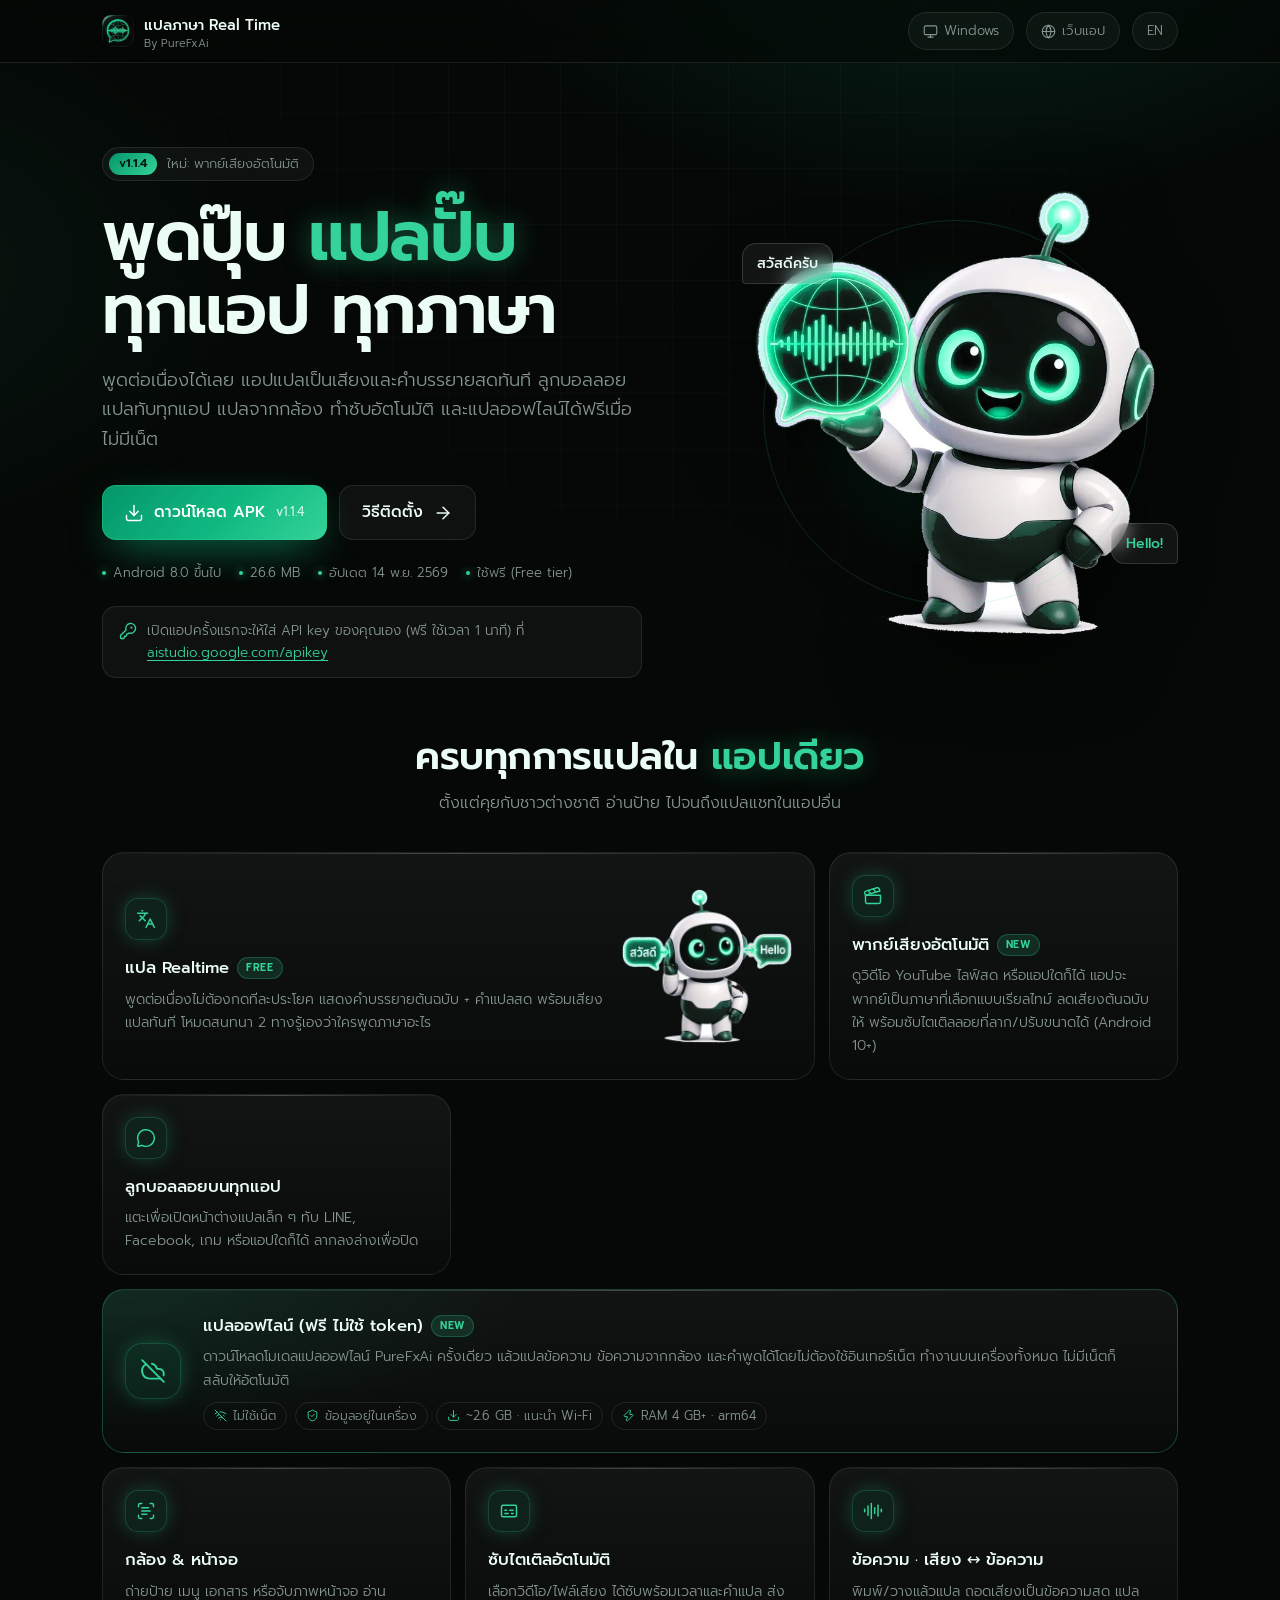
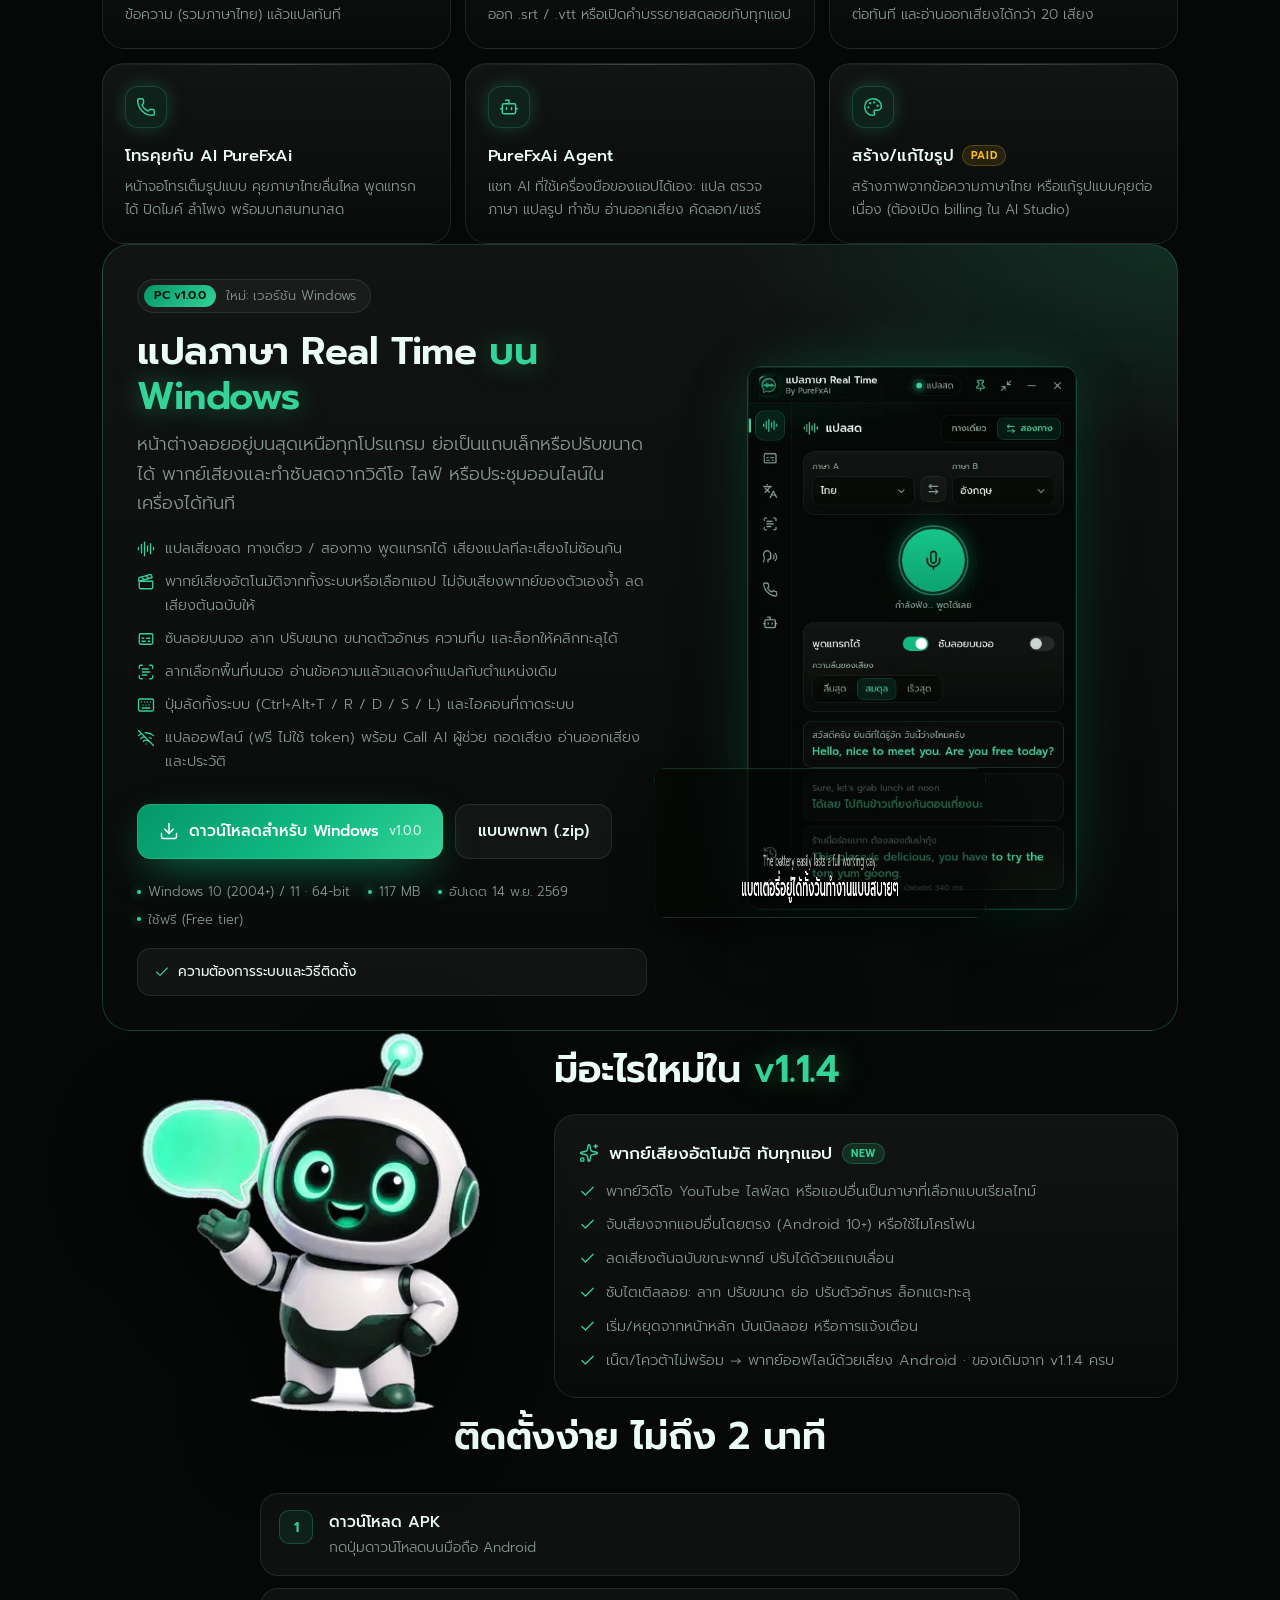
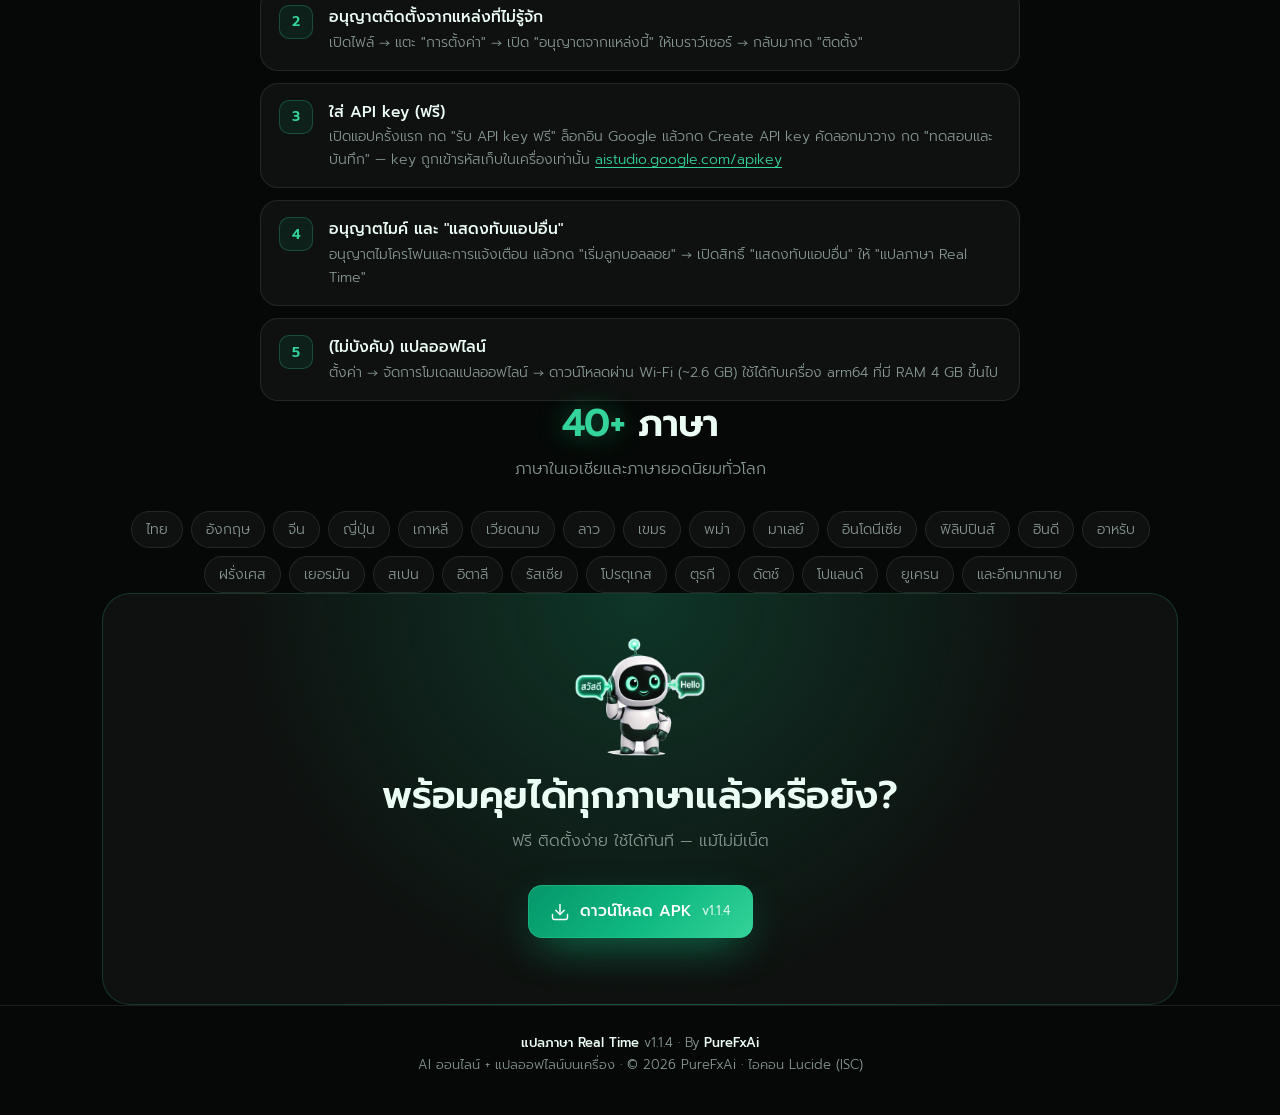
==== commit b4fe6ff5: "PC v1.0.0: Windows download section, requirements, screenshots" ====
--- a/index.html
+++ b/index.html
@@ -97,6 +97,19 @@
 footer{border-top:1px solid var(--line);padding:26px 0 40px;color:var(--mut);font-size:13px;text-align:center}
 footer b{font-weight:500;color:var(--txt)}
 .reveal{opacity:0;transform:translateY(18px);transition:opacity .7s,transform .7s}.reveal.in{opacity:1;transform:none}
+.pc{display:grid;grid-template-columns:1.05fr .95fr;gap:34px;align-items:center;border:1px solid rgba(52,211,153,.24);border-radius:28px;padding:34px;background:radial-gradient(700px 320px at 100% 0%,rgba(16,185,129,.16),transparent 65%),linear-gradient(180deg,rgba(255,255,255,.05),rgba(255,255,255,.012));position:relative;overflow:hidden}
+.pc>*{min-width:0}
+.pc .h2.l{text-align:left;margin:16px 0 10px}
+.pc-list{list-style:none;display:grid;gap:9px;margin:18px 0 4px}
+.pc-list li{display:flex;gap:10px;color:var(--mut);font-size:14.5px}.pc-list li .i{color:var(--g2);width:18px;height:18px;margin-top:3px}
+.pc-shot{position:relative;display:grid;place-items:center}
+.pc-shot .win{width:min(330px,78vw);height:auto;border-radius:14px;border:1px solid rgba(52,211,153,.25);box-shadow:0 30px 70px -20px rgba(0,0,0,.8),0 0 60px -20px rgba(16,185,129,.55)}
+.pc-shot .ov{position:absolute;bottom:-8px;left:-6%;width:72%;border-radius:12px;box-shadow:0 18px 40px -12px rgba(0,0,0,.9)}
+.pc-req{margin-top:18px;border:1px solid var(--line);border-radius:14px;background:var(--glass);padding:12px 16px;font-size:13.5px;color:var(--mut)}
+.pc-req summary{cursor:pointer;color:var(--txt);font-weight:400;list-style:none;display:flex;align-items:center;gap:8px}.pc-req summary::-webkit-details-marker{display:none}
+.pc-req summary .i{width:16px;height:16px;color:var(--g2)}
+.pc-req ul{margin:10px 0 0 18px;display:grid;gap:5px}
+@media (max-width:900px){.pc{grid-template-columns:1fr;padding:24px}.pc-shot{order:-1}}
 @media (max-width:900px){.feats{grid-template-columns:1fr 1fr}.f.big{grid-column:span 2}.f.off{grid-column:span 2;grid-template-columns:auto 1fr}.f.off .cta{grid-column:1/-1}}
 @media (max-width:760px){.hero{grid-template-columns:1fr;padding:44px 20px 24px;text-align:left}.stage{order:-1}.stage img{width:min(300px,64vw)}
  .feats{grid-template-columns:1fr}.f.big,.f.off{grid-column:auto;grid-template-columns:1fr}.f.big img{display:none}.split{grid-template-columns:1fr}.split img{max-width:220px}.hide-s{display:none}
@@ -105,12 +118,13 @@
 </style>
 </head>
 <body>
-<svg width="0" height="0" style="position:absolute" aria-hidden="true"><!-- Lucide icons, ISC license --><symbol id="i-languages" viewBox="0 0 24 24"><path d="m5 8 6 6" /> <path d="m4 14 6-6 2-3" /> <path d="M2 5h12" /> <path d="M7 2h1" /> <path d="m22 22-5-10-5 10" /> <path d="M14 18h6" /></symbol><symbol id="i-message-circle" viewBox="0 0 24 24"><path d="M2.992 16.342a2 2 0 0 1 .094 1.167l-1.065 3.29a1 1 0 0 0 1.236 1.168l3.413-.998a2 2 0 0 1 1.099.092 10 10 0 1 0-4.777-4.719" /></symbol><symbol id="i-scan-text" viewBox="0 0 24 24"><path d="M3 7V5a2 2 0 0 1 2-2h2" /> <path d="M17 3h2a2 2 0 0 1 2 2v2" /> <path d="M21 17v2a2 2 0 0 1-2 2h-2" /> <path d="M7 21H5a2 2 0 0 1-2-2v-2" /> <path d="M7 8h8" /> <path d="M7 12h10" /> <path d="M7 16h6" /></symbol><symbol id="i-captions" viewBox="0 0 24 24"><rect width="18" height="14" x="3" y="5" rx="2" ry="2" /> <path d="M7 15h4M15 15h2M7 11h2M13 11h4" /></symbol><symbol id="i-phone" viewBox="0 0 24 24"><path d="M13.832 16.568a1 1 0 0 0 1.213-.303l.355-.465A2 2 0 0 1 17 15h3a2 2 0 0 1 2 2v3a2 2 0 0 1-2 2A18 18 0 0 1 2 4a2 2 0 0 1 2-2h3a2 2 0 0 1 2 2v3a2 2 0 0 1-.8 1.6l-.468.351a1 1 0 0 0-.292 1.233 14 14 0 0 0 6.392 6.384" /></symbol><symbol id="i-bot" viewBox="0 0 24 24"><path d="M12 8V4H8" /> <rect width="16" height="12" x="4" y="8" rx="2" /> <path d="M2 14h2" /> <path d="M20 14h2" /> <path d="M15 13v2" /> <path d="M9 13v2" /></symbol><symbol id="i-keyboard" viewBox="0 0 24 24"><path d="M10 8h.01" /> <path d="M12 12h.01" /> <path d="M14 8h.01" /> <path d="M16 12h.01" /> <path d="M18 8h.01" /> <path d="M6 8h.01" /> <path d="M7 16h10" /> <path d="M8 12h.01" /> <rect width="20" height="16" x="2" y="4" rx="2" /></symbol><symbol id="i-palette" viewBox="0 0 24 24"><path d="M12 22a1 1 0 0 1 0-20 10 9 0 0 1 10 9 5 5 0 0 1-5 5h-2.25a1.75 1.75 0 0 0-1.4 2.8l.3.4a1.75 1.75 0 0 1-1.4 2.8z" /> <circle cx="13.5" cy="6.5" r=".5" fill="currentColor" /> <circle cx="17.5" cy="10.5" r=".5" fill="currentColor" /> <circle cx="6.5" cy="12.5" r=".5" fill="currentColor" /> <circle cx="8.5" cy="7.5" r=".5" fill="currentColor" /></symbol><symbol id="i-gift" viewBox="0 0 24 24"><path d="M12 7v14" /> <path d="M20 11v8a2 2 0 0 1-2 2H6a2 2 0 0 1-2-2v-8" /> <path d="M7.5 7a1 1 0 0 1 0-5A4.8 8 0 0 1 12 7a4.8 8 0 0 1 4.5-5 1 1 0 0 1 0 5" /> <rect x="3" y="7" width="18" height="4" rx="1" /></symbol><symbol id="i-cloud-off" viewBox="0 0 24 24"><path d="M10.94 5.274A7 7 0 0 1 15.71 10h1.79a4.5 4.5 0 0 1 4.222 6.057" /> <path d="M18.796 18.81A4.5 4.5 0 0 1 17.5 19H9A7 7 0 0 1 5.79 5.78" /> <path d="m2 2 20 20" /></symbol><symbol id="i-download" viewBox="0 0 24 24"><path d="M12 15V3" /> <path d="M21 15v4a2 2 0 0 1-2 2H5a2 2 0 0 1-2-2v-4" /> <path d="m7 10 5 5 5-5" /></symbol><symbol id="i-key-round" viewBox="0 0 24 24"><path d="M2.586 17.414A2 2 0 0 0 2 18.828V21a1 1 0 0 0 1 1h3a1 1 0 0 0 1-1v-1a1 1 0 0 1 1-1h1a1 1 0 0 0 1-1v-1a1 1 0 0 1 1-1h.172a2 2 0 0 0 1.414-.586l.814-.814a6.5 6.5 0 1 0-4-4z" /> <circle cx="16.5" cy="7.5" r=".5" fill="currentColor" /></symbol><symbol id="i-smartphone" viewBox="0 0 24 24"><rect width="14" height="20" x="5" y="2" rx="2" ry="2" /> <path d="M12 18h.01" /></symbol><symbol id="i-sparkles" viewBox="0 0 24 24"><path d="M11.017 2.814a1 1 0 0 1 1.966 0l1.051 5.558a2 2 0 0 0 1.594 1.594l5.558 1.051a1 1 0 0 1 0 1.966l-5.558 1.051a2 2 0 0 0-1.594 1.594l-1.051 5.558a1 1 0 0 1-1.966 0l-1.051-5.558a2 2 0 0 0-1.594-1.594l-5.558-1.051a1 1 0 0 1 0-1.966l5.558-1.051a2 2 0 0 0 1.594-1.594z" /> <path d="M20 2v4" /> <path d="M22 4h-4" /> <circle cx="4" cy="20" r="2" /></symbol><symbol id="i-mic" viewBox="0 0 24 24"><path d="M12 19v3" /> <path d="M19 10v2a7 7 0 0 1-14 0v-2" /> <rect x="9" y="2" width="6" height="13" rx="3" /></symbol><symbol id="i-arrow-right" viewBox="0 0 24 24"><path d="M5 12h14" /> <path d="m12 5 7 7-7 7" /></symbol><symbol id="i-check" viewBox="0 0 24 24"><path d="M20 6 9 17l-5-5" /></symbol><symbol id="i-shield-check" viewBox="0 0 24 24"><path d="M20 13c0 5-3.5 7.5-7.66 8.95a1 1 0 0 1-.67-.01C7.5 20.5 4 18 4 13V6a1 1 0 0 1 1-1c2 0 4.5-1.2 6.24-2.72a1.17 1.17 0 0 1 1.52 0C14.51 3.81 17 5 19 5a1 1 0 0 1 1 1z" /> <path d="m9 12 2 2 4-4" /></symbol><symbol id="i-audio-lines" viewBox="0 0 24 24"><path d="M2 10v3" /> <path d="M6 6v11" /> <path d="M10 3v18" /> <path d="M14 8v7" /> <path d="M18 5v13" /> <path d="M22 10v3" /></symbol><symbol id="i-globe" viewBox="0 0 24 24"><circle cx="12" cy="12" r="10" /> <path d="M12 2a14.5 14.5 0 0 0 0 20 14.5 14.5 0 0 0 0-20" /> <path d="M2 12h20" /></symbol><symbol id="i-wifi-off" viewBox="0 0 24 24"><path d="M12 20h.01" /> <path d="M8.5 16.429a5 5 0 0 1 7 0" /> <path d="M5 12.859a10 10 0 0 1 5.17-2.69" /> <path d="M19 12.859a10 10 0 0 0-2.007-1.523" /> <path d="M2 8.82a15 15 0 0 1 4.177-2.643" /> <path d="M22 8.82a15 15 0 0 0-11.288-3.764" /> <path d="m2 2 20 20" /></symbol><symbol id="i-clapperboard" viewBox="0 0 24 24"><path d="m12.296 3.464 3.02 3.956" /> <path d="M20.2 6 3 11l-.9-2.4c-.3-1.1.3-2.2 1.3-2.5l13.5-4c1.1-.3 2.2.3 2.5 1.3z" /> <path d="M3 11h18v8a2 2 0 0 1-2 2H5a2 2 0 0 1-2-2z" /> <path d="m6.18 5.276 3.1 3.899" /></symbol><symbol id="i-zap" viewBox="0 0 24 24"><path d="M15.914 4a1.5 1.5 0 00-2.474-1.561l-9 9A1.5 1.5 0 005.5 14h4.002a.5.5 0 01.471.666L8.086 20a1.5 1.5 0 002.475 1.56l9-9A1.5 1.5 0 0018.5 10h-3.997a.5.5 0 01-.472-.667z" /></symbol></svg>
+<svg width="0" height="0" style="position:absolute" aria-hidden="true"><!-- Lucide icons, ISC license --><symbol id="i-languages" viewBox="0 0 24 24"><path d="m5 8 6 6" /> <path d="m4 14 6-6 2-3" /> <path d="M2 5h12" /> <path d="M7 2h1" /> <path d="m22 22-5-10-5 10" /> <path d="M14 18h6" /></symbol><symbol id="i-message-circle" viewBox="0 0 24 24"><path d="M2.992 16.342a2 2 0 0 1 .094 1.167l-1.065 3.29a1 1 0 0 0 1.236 1.168l3.413-.998a2 2 0 0 1 1.099.092 10 10 0 1 0-4.777-4.719" /></symbol><symbol id="i-scan-text" viewBox="0 0 24 24"><path d="M3 7V5a2 2 0 0 1 2-2h2" /> <path d="M17 3h2a2 2 0 0 1 2 2v2" /> <path d="M21 17v2a2 2 0 0 1-2 2h-2" /> <path d="M7 21H5a2 2 0 0 1-2-2v-2" /> <path d="M7 8h8" /> <path d="M7 12h10" /> <path d="M7 16h6" /></symbol><symbol id="i-captions" viewBox="0 0 24 24"><rect width="18" height="14" x="3" y="5" rx="2" ry="2" /> <path d="M7 15h4M15 15h2M7 11h2M13 11h4" /></symbol><symbol id="i-phone" viewBox="0 0 24 24"><path d="M13.832 16.568a1 1 0 0 0 1.213-.303l.355-.465A2 2 0 0 1 17 15h3a2 2 0 0 1 2 2v3a2 2 0 0 1-2 2A18 18 0 0 1 2 4a2 2 0 0 1 2-2h3a2 2 0 0 1 2 2v3a2 2 0 0 1-.8 1.6l-.468.351a1 1 0 0 0-.292 1.233 14 14 0 0 0 6.392 6.384" /></symbol><symbol id="i-bot" viewBox="0 0 24 24"><path d="M12 8V4H8" /> <rect width="16" height="12" x="4" y="8" rx="2" /> <path d="M2 14h2" /> <path d="M20 14h2" /> <path d="M15 13v2" /> <path d="M9 13v2" /></symbol><symbol id="i-keyboard" viewBox="0 0 24 24"><path d="M10 8h.01" /> <path d="M12 12h.01" /> <path d="M14 8h.01" /> <path d="M16 12h.01" /> <path d="M18 8h.01" /> <path d="M6 8h.01" /> <path d="M7 16h10" /> <path d="M8 12h.01" /> <rect width="20" height="16" x="2" y="4" rx="2" /></symbol><symbol id="i-palette" viewBox="0 0 24 24"><path d="M12 22a1 1 0 0 1 0-20 10 9 0 0 1 10 9 5 5 0 0 1-5 5h-2.25a1.75 1.75 0 0 0-1.4 2.8l.3.4a1.75 1.75 0 0 1-1.4 2.8z" /> <circle cx="13.5" cy="6.5" r=".5" fill="currentColor" /> <circle cx="17.5" cy="10.5" r=".5" fill="currentColor" /> <circle cx="6.5" cy="12.5" r=".5" fill="currentColor" /> <circle cx="8.5" cy="7.5" r=".5" fill="currentColor" /></symbol><symbol id="i-gift" viewBox="0 0 24 24"><path d="M12 7v14" /> <path d="M20 11v8a2 2 0 0 1-2 2H6a2 2 0 0 1-2-2v-8" /> <path d="M7.5 7a1 1 0 0 1 0-5A4.8 8 0 0 1 12 7a4.8 8 0 0 1 4.5-5 1 1 0 0 1 0 5" /> <rect x="3" y="7" width="18" height="4" rx="1" /></symbol><symbol id="i-cloud-off" viewBox="0 0 24 24"><path d="M10.94 5.274A7 7 0 0 1 15.71 10h1.79a4.5 4.5 0 0 1 4.222 6.057" /> <path d="M18.796 18.81A4.5 4.5 0 0 1 17.5 19H9A7 7 0 0 1 5.79 5.78" /> <path d="m2 2 20 20" /></symbol><symbol id="i-download" viewBox="0 0 24 24"><path d="M12 15V3" /> <path d="M21 15v4a2 2 0 0 1-2 2H5a2 2 0 0 1-2-2v-4" /> <path d="m7 10 5 5 5-5" /></symbol><symbol id="i-key-round" viewBox="0 0 24 24"><path d="M2.586 17.414A2 2 0 0 0 2 18.828V21a1 1 0 0 0 1 1h3a1 1 0 0 0 1-1v-1a1 1 0 0 1 1-1h1a1 1 0 0 0 1-1v-1a1 1 0 0 1 1-1h.172a2 2 0 0 0 1.414-.586l.814-.814a6.5 6.5 0 1 0-4-4z" /> <circle cx="16.5" cy="7.5" r=".5" fill="currentColor" /></symbol><symbol id="i-smartphone" viewBox="0 0 24 24"><rect width="14" height="20" x="5" y="2" rx="2" ry="2" /> <path d="M12 18h.01" /></symbol><symbol id="i-sparkles" viewBox="0 0 24 24"><path d="M11.017 2.814a1 1 0 0 1 1.966 0l1.051 5.558a2 2 0 0 0 1.594 1.594l5.558 1.051a1 1 0 0 1 0 1.966l-5.558 1.051a2 2 0 0 0-1.594 1.594l-1.051 5.558a1 1 0 0 1-1.966 0l-1.051-5.558a2 2 0 0 0-1.594-1.594l-5.558-1.051a1 1 0 0 1 0-1.966l5.558-1.051a2 2 0 0 0 1.594-1.594z" /> <path d="M20 2v4" /> <path d="M22 4h-4" /> <circle cx="4" cy="20" r="2" /></symbol><symbol id="i-mic" viewBox="0 0 24 24"><path d="M12 19v3" /> <path d="M19 10v2a7 7 0 0 1-14 0v-2" /> <rect x="9" y="2" width="6" height="13" rx="3" /></symbol><symbol id="i-arrow-right" viewBox="0 0 24 24"><path d="M5 12h14" /> <path d="m12 5 7 7-7 7" /></symbol><symbol id="i-check" viewBox="0 0 24 24"><path d="M20 6 9 17l-5-5" /></symbol><symbol id="i-shield-check" viewBox="0 0 24 24"><path d="M20 13c0 5-3.5 7.5-7.66 8.95a1 1 0 0 1-.67-.01C7.5 20.5 4 18 4 13V6a1 1 0 0 1 1-1c2 0 4.5-1.2 6.24-2.72a1.17 1.17 0 0 1 1.52 0C14.51 3.81 17 5 19 5a1 1 0 0 1 1 1z" /> <path d="m9 12 2 2 4-4" /></symbol><symbol id="i-audio-lines" viewBox="0 0 24 24"><path d="M2 10v3" /> <path d="M6 6v11" /> <path d="M10 3v18" /> <path d="M14 8v7" /> <path d="M18 5v13" /> <path d="M22 10v3" /></symbol><symbol id="i-globe" viewBox="0 0 24 24"><circle cx="12" cy="12" r="10" /> <path d="M12 2a14.5 14.5 0 0 0 0 20 14.5 14.5 0 0 0 0-20" /> <path d="M2 12h20" /></symbol><symbol id="i-wifi-off" viewBox="0 0 24 24"><path d="M12 20h.01" /> <path d="M8.5 16.429a5 5 0 0 1 7 0" /> <path d="M5 12.859a10 10 0 0 1 5.17-2.69" /> <path d="M19 12.859a10 10 0 0 0-2.007-1.523" /> <path d="M2 8.82a15 15 0 0 1 4.177-2.643" /> <path d="M22 8.82a15 15 0 0 0-11.288-3.764" /> <path d="m2 2 20 20" /></symbol><symbol id="i-clapperboard" viewBox="0 0 24 24"><path d="m12.296 3.464 3.02 3.956" /> <path d="M20.2 6 3 11l-.9-2.4c-.3-1.1.3-2.2 1.3-2.5l13.5-4c1.1-.3 2.2.3 2.5 1.3z" /> <path d="M3 11h18v8a2 2 0 0 1-2 2H5a2 2 0 0 1-2-2z" /> <path d="m6.18 5.276 3.1 3.899" /></symbol><symbol id="i-monitor" viewBox="0 0 24 24"><rect width="20" height="14" x="2" y="3" rx="2" /><line x1="8" x2="16" y1="21" y2="21" /><line x1="12" x2="12" y1="17" y2="21" /></symbol><symbol id="i-zap" viewBox="0 0 24 24"><path d="M15.914 4a1.5 1.5 0 00-2.474-1.561l-9 9A1.5 1.5 0 005.5 14h4.002a.5.5 0 01.471.666L8.086 20a1.5 1.5 0 002.475 1.56l9-9A1.5 1.5 0 0018.5 10h-3.997a.5.5 0 01-.472-.667z" /></symbol></svg>
 <div class="glow"></div>
 
 <nav><div class="wrap">
   <a class="brand" href="#"><img src="img/icon.webp" alt="" width="32" height="32"><span><span data-i="name">แปลภาษา Real Time</span><small>By PureFxAi</small></span></a>
   <span class="sp"></span>
+  <a class="chip hide-s" href="#windows"><svg class="i "><use href="#i-monitor"/></svg><span data-i="navWin">Windows</span></a>
   <a class="chip hide-s" href="app/"><svg class="i "><use href="#i-globe"/></svg><span data-i="webapp">เว็บแอป</span></a>
   <button class="chip" id="lang">EN</button>
 </div></nav>
@@ -149,6 +163,42 @@
     <div class="f"><div class="ic"><svg class="i "><use href="#i-phone"/></svg></div><h3 data-i="f11t">โทรคุยกับ AI PureFxAi</h3><p data-i="f11d">หน้าจอโทรเต็มรูปแบบ คุยภาษาไทยลื่นไหล พูดแทรกได้ ปิดไมค์ ลำโพง พร้อมบทสนทนาสด</p></div>
     <div class="f"><div class="ic"><svg class="i "><use href="#i-bot"/></svg></div><h3 data-i="f12t">PureFxAi Agent</h3><p data-i="f12d">แชท AI ที่ใช้เครื่องมือของแอปได้เอง: แปล ตรวจภาษา แปลรูป ทำซับ อ่านออกเสียง คัดลอก/แชร์</p></div>
     <div class="f"><div class="ic"><svg class="i "><use href="#i-palette"/></svg></div><h3><span data-i="f14t">สร้าง/แก้ไขรูป</span><span class="tag paid">PAID</span></h3><p data-i="f14d">สร้างภาพจากข้อความภาษาไทย หรือแก้รูปแบบคุยต่อเนื่อง (ต้องเปิด billing ใน AI Studio)</p></div>
+  </div>
+</section>
+
+<section id="windows" class="wrap reveal">
+  <div class="pc">
+    <div>
+      <span class="pill"><b id="pcVer">PC v1.0.0</b><span data-i="pcPill">ใหม่: เวอร์ชัน Windows</span></span>
+      <h2 class="h2 l"><span data-i="pcT1">แปลภาษา Real Time</span> <span class="g" data-i="pcT2">บน Windows</span></h2>
+      <p class="lead" data-i="pcLead">หน้าต่างลอยอยู่บนสุดเหนือทุกโปรแกรม ย่อเป็นแถบเล็กหรือปรับขนาดได้ พากย์เสียงและทำซับสดจากวิดีโอ ไลฟ์ หรือประชุมออนไลน์ในเครื่องได้ทันที</p>
+      <ul class="pc-list">
+        <li><svg class="i "><use href="#i-audio-lines"/></svg><span data-i="pcL1">แปลเสียงสด ทางเดียว / สองทาง พูดแทรกได้ เสียงแปลทีละเสียงไม่ซ้อนกัน</span></li>
+        <li><svg class="i "><use href="#i-clapperboard"/></svg><span data-i="pcL2">พากย์เสียงอัตโนมัติจากทั้งระบบหรือเลือกแอป ไม่จับเสียงพากย์ของตัวเองซ้ำ ลดเสียงต้นฉบับให้</span></li>
+        <li><svg class="i "><use href="#i-captions"/></svg><span data-i="pcL3">ซับลอยบนจอ ลาก ปรับขนาด ขนาดตัวอักษร ความทึบ และล็อกให้คลิกทะลุได้</span></li>
+        <li><svg class="i "><use href="#i-scan-text"/></svg><span data-i="pcL4">ลากเลือกพื้นที่บนจอ อ่านข้อความแล้วแสดงคำแปลทับตำแหน่งเดิม</span></li>
+        <li><svg class="i "><use href="#i-keyboard"/></svg><span data-i="pcL5">ปุ่มลัดทั้งระบบ (Ctrl+Alt+T / R / D / S / L) และไอคอนที่ถาดระบบ</span></li>
+        <li><svg class="i "><use href="#i-wifi-off"/></svg><span data-i="pcL6">แปลออฟไลน์ (ฟรี ไม่ใช้ token) พร้อม Call AI ผู้ช่วย ถอดเสียง อ่านออกเสียง และประวัติ</span></li>
+      </ul>
+      <div class="cta-row">
+        <a class="btn main" id="pcDl" href="https://github.com/purefxaidev/purefxai-translator-site/releases/download/pc-v1.0.0/PureFxAi-Translator-Setup-1.0.0.exe"><svg class="i "><use href="#i-download"/></svg><span data-i="pcDownload">ดาวน์โหลดสำหรับ Windows</span> <small class="pcv">v1.0.0</small></a>
+        <a class="btn ghost" id="pcZip" href="https://github.com/purefxaidev/purefxai-translator-site/releases/download/pc-v1.0.0/PureFxAi-Translator-1.0.0-win-x64-portable.zip"><span data-i="pcPortable">แบบพกพา (.zip)</span></a>
+      </div>
+      <div class="meta"><span data-i="pcOs">Windows 10 (2004+) / 11 · 64-bit</span><span id="pcSize">117 MB</span><span id="pcDate">อัปเดต 14 พ.ย. 2569</span><span data-i="freeUse">ใช้ฟรี (Free tier)</span></div>
+      <details class="pc-req"><summary><svg class="i "><use href="#i-check"/></svg><span data-i="pcReqT">ความต้องการระบบและวิธีติดตั้ง</span></summary>
+        <ul>
+          <li data-i="pcR1">Windows 10 เวอร์ชัน 2004 ขึ้นไป หรือ Windows 11 แบบ 64-bit</li>
+          <li data-i="pcR2">RAM 4 GB ขึ้นไป (แปลออฟไลน์แนะนำ 8 GB) · พื้นที่ว่างประมาณ 600 MB (+ ประมาณ 1 GB ถ้าใช้แปลออฟไลน์)</li>
+          <li data-i="pcR3">ไมโครโฟน และอินเทอร์เน็ตสำหรับแปลเสียงสด พากย์เสียง และ Call AI</li>
+          <li data-i="pcR4">ดับเบิลคลิกไฟล์ .exe เพื่อติดตั้ง ถ้า Windows แจ้งเตือน SmartScreen ให้กด "ข้อมูลเพิ่มเติม" แล้ว "เรียกใช้ต่อไป"</li>
+          <li data-i="pcR5">เปิดแอปครั้งแรกให้ใส่ API key ของคุณเอง (ฟรี) key จะถูกเข้ารหัสเก็บไว้ในเครื่องเท่านั้น</li>
+        </ul>
+      </details>
+    </div>
+    <div class="pc-shot">
+      <img class="win" src="img/pc/pc-realtime.webp" width="460" height="760" loading="lazy" alt="หน้าต่างแปลภาษา Real Time บน Windows">
+      <img class="ov" src="img/pc/pc-overlay.webp" width="900" height="150" loading="lazy" alt="ซับลอยบนจอ">
+    </div>
   </div>
 </section>
 
@@ -202,7 +252,7 @@
 
 <script>
 const APK_REPO='purefxaidev/purefxai-translator-site';
-const EN={name:'Real Time Translator',webapp:'Web app',pillTxt:'New: auto dub',h1a:'Speak.',h1b:'Translated.',h1c:'Any app, any language',
+const EN={navWin:'Windows',pcPill:'New: Windows version',pcT1:'Real Time Translator',pcT2:'for Windows',pcLead:'An always-on-top floating window that collapses to a small pill or resizes freely. Dub and live-caption videos, streams or online meetings on your PC instantly.',pcL1:'Live voice translation, one-way or two-way, with barge-in — one voice at a time, never overlapping',pcL2:'Auto dub from the whole system or one app; never re-captures its own voice and lowers the original audio',pcL3:'Floating subtitles: drag, resize, font size, opacity, and lock to click-through',pcL4:'Drag over any area of the screen to read and translate it in place',pcL5:'System-wide hotkeys (Ctrl+Alt+T / R / D / S / L) and a tray icon',pcL6:'Offline translation (free, no tokens), plus Call AI, agent, transcription, read-aloud and history',pcDownload:'Download for Windows',pcPortable:'Portable (.zip)',pcOs:'Windows 10 (2004+) / 11 · 64-bit',pcReqT:'System requirements & install',pcR1:'Windows 10 version 2004 or later, or Windows 11, 64-bit',pcR2:'4 GB RAM or more (8 GB recommended for offline translation) · about 600 MB free space (+ about 1 GB for offline translation)',pcR3:'A microphone, and internet for live translation, auto dub and Call AI',pcR4:'Double-click the .exe to install. If SmartScreen appears, click "More info" then "Run anyway"',pcR5:'On first launch enter your own API key (free); it is stored encrypted on your PC only',name:'Real Time Translator',webapp:'Web app',pillTxt:'New: auto dub',h1a:'Speak.',h1b:'Translated.',h1c:'Any app, any language',
 lead:'Keep talking and get spoken translation with live subtitles instantly. A floating bubble translates over every app, plus camera translation, auto subtitles — and free offline translation when there is no internet.',
 download:'Download APK',howto:'How to install',android:'Android 8.0+',freeUse:'Free to use (free tier)',keyNote:'On first launch you enter your own API key (free, takes a minute) at',
 featTitle:'Every kind of translation in',featTitle2:'one app',featSub:'From talking to foreigners and reading signs to translating chats inside other apps',
@@ -225,9 +275,9 @@
 const TH={};document.querySelectorAll('[data-i]').forEach(e=>{TH[e.dataset.i]=TH[e.dataset.i]||e.textContent});
 let ui=localStorage.getItem('ui')||'th';
 const L=[['ไทย','Thai'],['อังกฤษ','English'],['จีน','Chinese'],['ญี่ปุ่น','Japanese'],['เกาหลี','Korean'],['เวียดนาม','Vietnamese'],['ลาว','Lao'],['เขมร','Khmer'],['พม่า','Burmese'],['มาเลย์','Malay'],['อินโดนีเซีย','Indonesian'],['ฟิลิปปินส์','Filipino'],['ฮินดี','Hindi'],['อาหรับ','Arabic'],['ฝรั่งเศส','French'],['เยอรมัน','German'],['สเปน','Spanish'],['อิตาลี','Italian'],['รัสเซีย','Russian'],['โปรตุเกส','Portuguese'],['ตุรกี','Turkish'],['ดัตช์','Dutch'],['โปแลนด์','Polish'],['ยูเครน','Ukrainian'],['และอีกมากมาย','and more']];
-let REL=null;
+let REL=null,PCREL=null;
 function apply(){const d=ui==='en'?EN:TH;document.querySelectorAll('[data-i]').forEach(e=>{if(d[e.dataset.i])e.textContent=d[e.dataset.i]});document.documentElement.lang=ui;document.getElementById('lang').textContent=ui==='en'?'ไทย':'EN';
-  document.getElementById('langs').innerHTML=L.map(l=>`<span>${ui==='en'?l[1]:l[0]}</span>`).join('');showRel()}
+  document.getElementById('langs').innerHTML=L.map(l=>`<span>${ui==='en'?l[1]:l[0]}</span>`).join('');showRel();if(PCREL)showPc(PCREL)}
 document.getElementById('lang').onclick=()=>{ui=ui==='en'?'th':'en';localStorage.setItem('ui',ui);apply()};
 function showRel(){if(!REL||!REL.tag_name)return;const j=REL,a=(j.assets||[]).find(x=>x.name.endsWith('.apk'));
   document.getElementById('ver').textContent=j.tag_name;document.querySelectorAll('.v2').forEach(e=>e.textContent=j.tag_name);
@@ -235,7 +285,14 @@
   document.getElementById('vdate').textContent=(ui==='en'?'Released ':'อัปเดต ')+d.toLocaleDateString(ui==='en'?'en-GB':'th-TH',{day:'numeric',month:'short',year:'numeric',timeZone:'Asia/Bangkok'});
   if(a){document.querySelectorAll('.dl').forEach(b=>b.href=a.browser_download_url);document.getElementById('vsize').textContent=(a.size/1048576).toFixed(1)+' MB'}}
 apply();
-fetch('https://api.github.com/repos/'+APK_REPO+'/releases/latest').then(r=>r.ok?r.json():null).then(j=>{if(j){REL=j;showRel()}}).catch(()=>{});
+fetch('https://api.github.com/repos/'+APK_REPO+'/releases/latest').then(r=>r.ok?r.json():null).then(j=>{if(j&&j.tag_name&&!j.tag_name.startsWith('pc-')){REL=j;showRel()}}).catch(()=>{});
+const PC_TAG_PREFIX='pc-v';
+function showPc(r){if(!r)return;const exe=(r.assets||[]).find(a=>a.name.endsWith('.exe')),zip=(r.assets||[]).find(a=>a.name.endsWith('.zip'));const v=r.tag_name.replace(PC_TAG_PREFIX,'v');
+  document.getElementById('pcVer').textContent='PC '+v;document.querySelectorAll('.pcv').forEach(e=>e.textContent=v);
+  if(exe){document.getElementById('pcDl').href=exe.browser_download_url;document.getElementById('pcSize').textContent=(exe.size/1048576).toFixed(1)+' MB'}
+  if(zip)document.getElementById('pcZip').href=zip.browser_download_url;
+  const d=new Date(r.published_at||r.created_at);document.getElementById('pcDate').textContent=(ui==='en'?'Released ':'อัปเดต ')+d.toLocaleDateString(ui==='en'?'en-GB':'th-TH',{day:'numeric',month:'short',year:'numeric',timeZone:'Asia/Bangkok'})}
+fetch('https://api.github.com/repos/'+APK_REPO+'/releases?per_page=30').then(r=>r.ok?r.json():[]).then(list=>{PCREL=(list||[]).filter(x=>x.tag_name&&x.tag_name.startsWith(PC_TAG_PREFIX)&&!x.draft)[0];showPc(PCREL)}).catch(()=>{});
 const io=new IntersectionObserver(es=>es.forEach(e=>{if(e.isIntersecting){e.target.classList.add('in');io.unobserve(e.target)}}),{threshold:.08});document.querySelectorAll('.reveal').forEach(e=>io.observe(e));
 </script>
 </body>
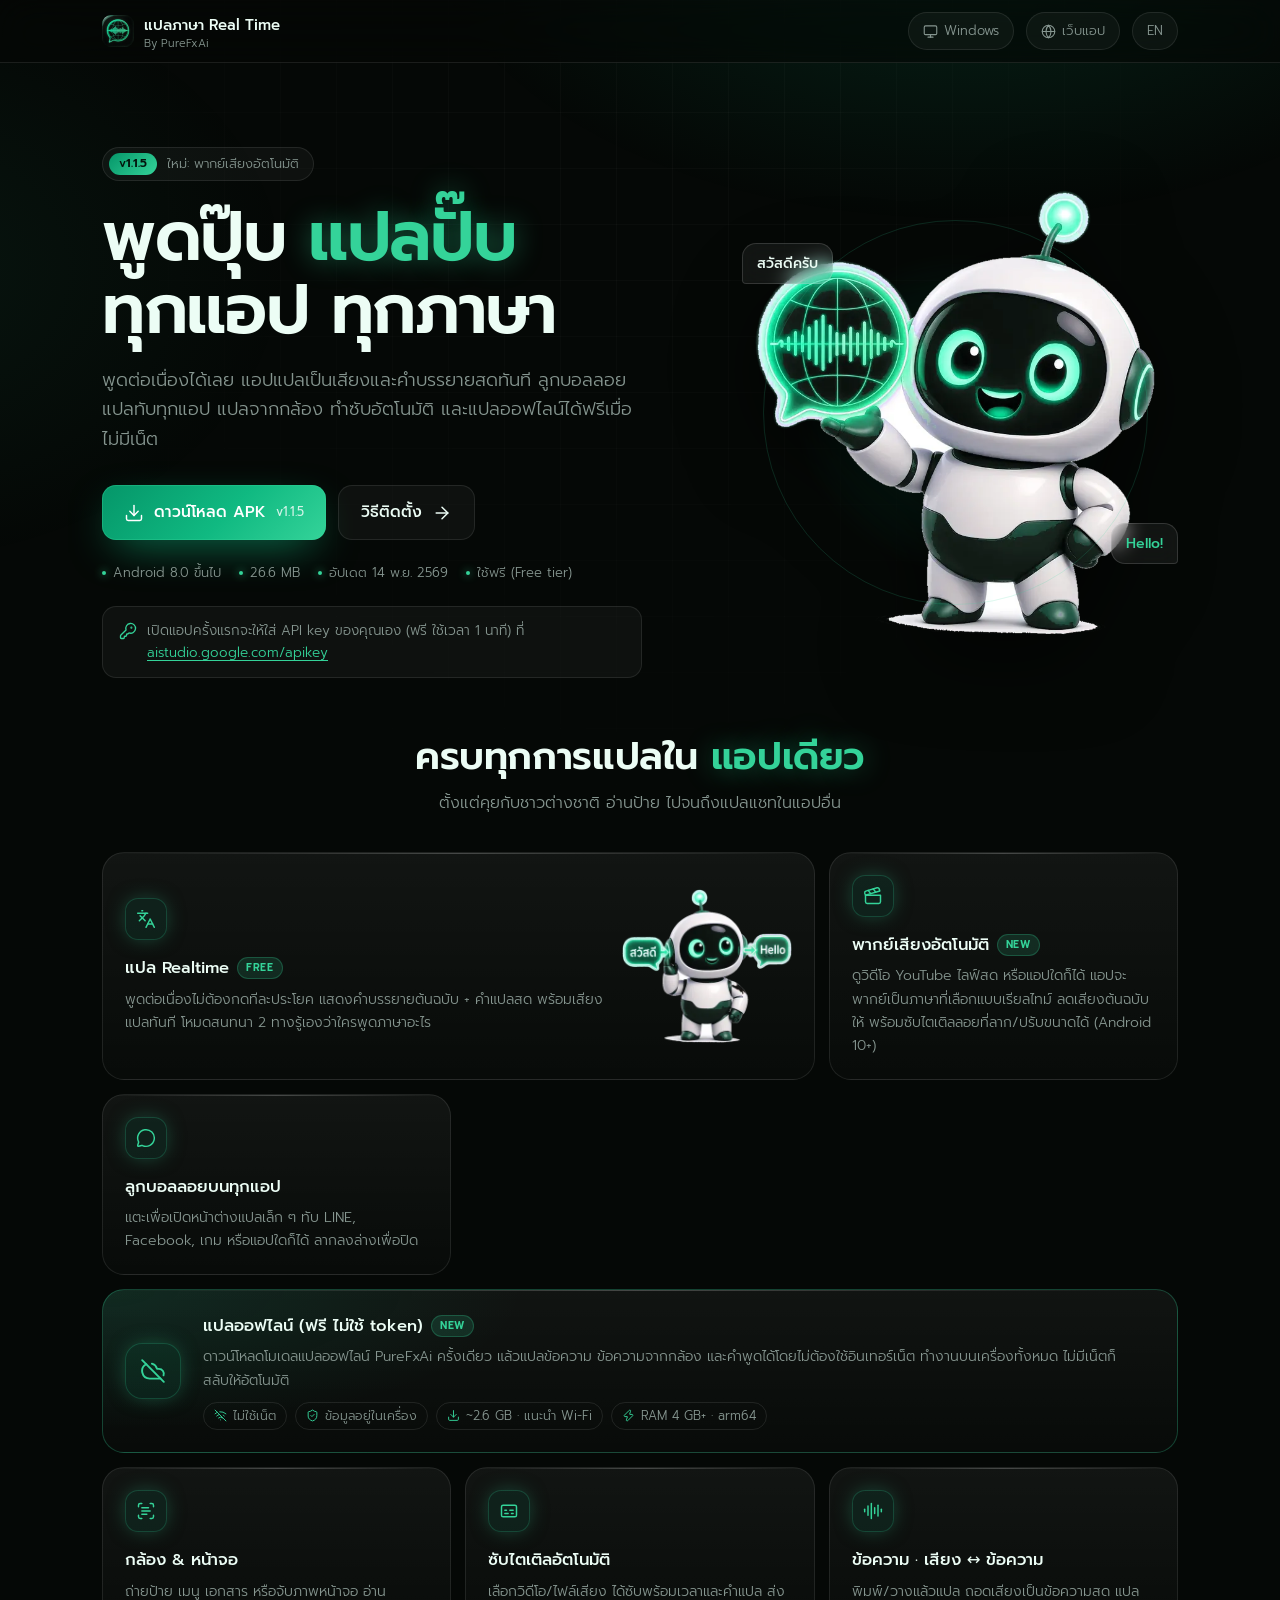
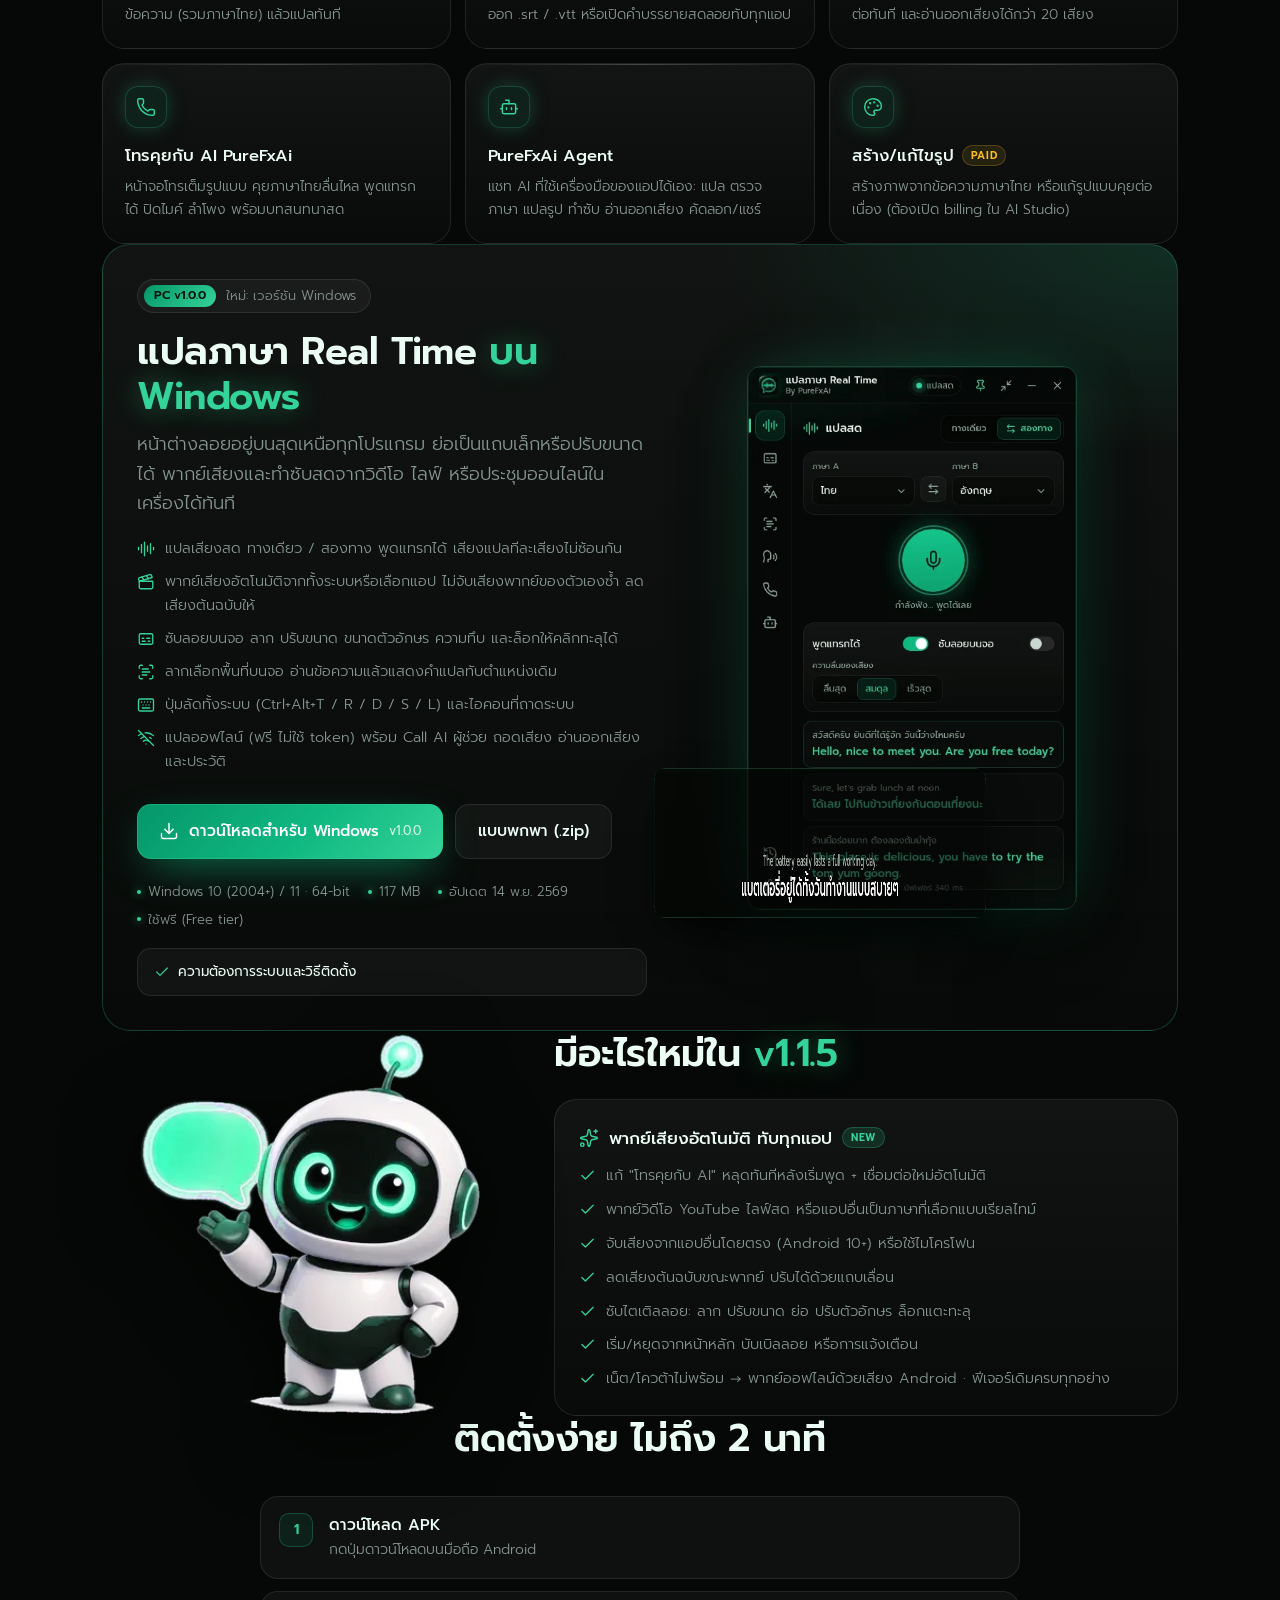
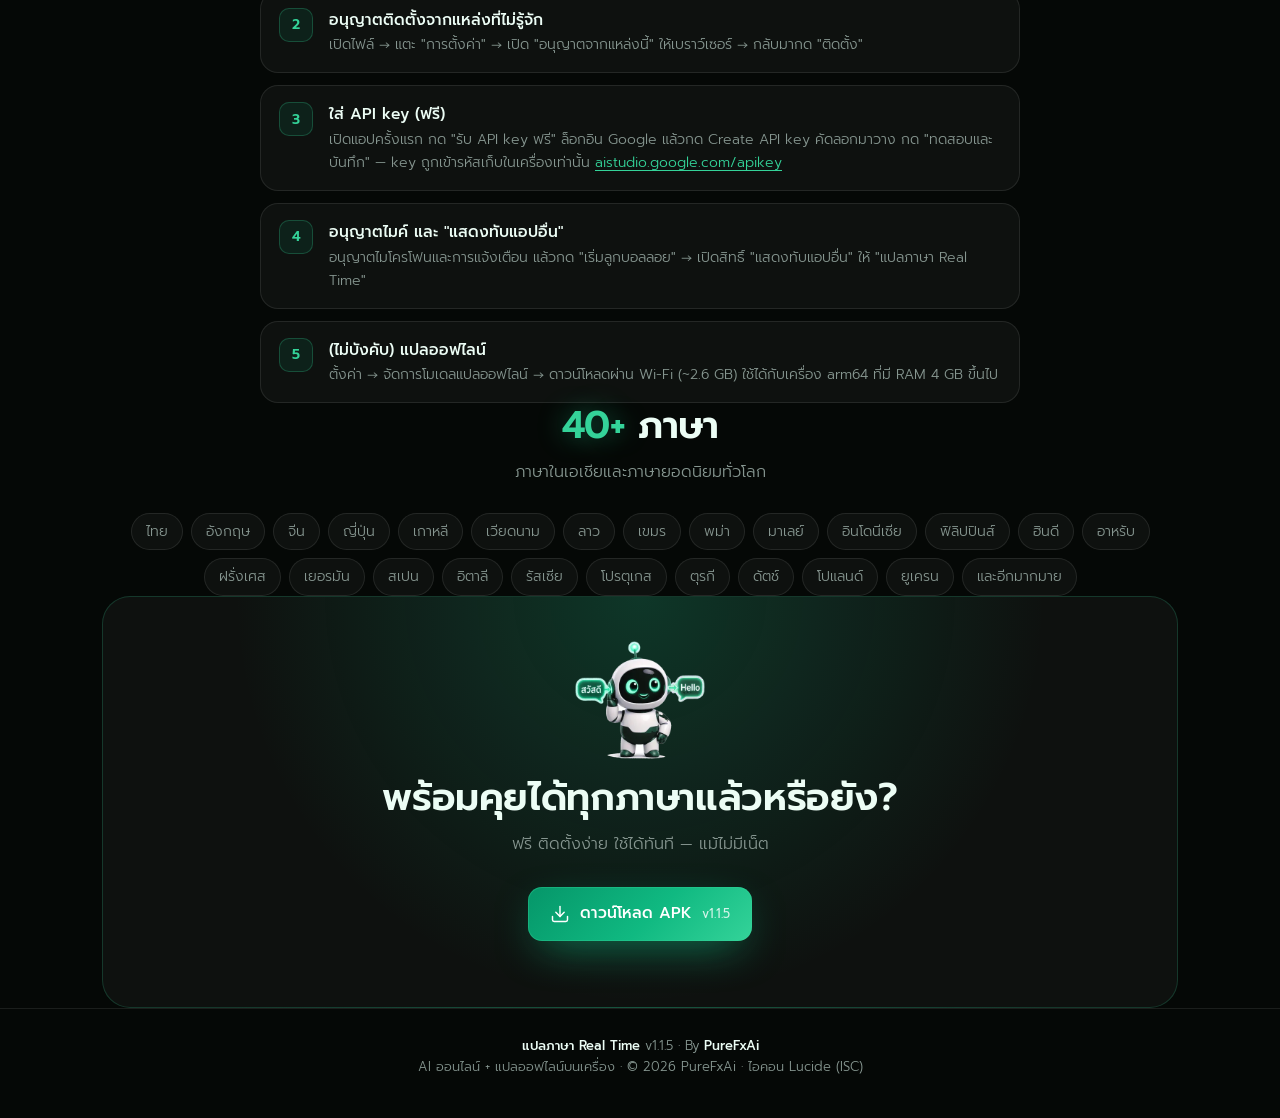
==== commit 301c50e2: "v1.1.5: Call AI fix, version + download link" ====
--- a/index.html
+++ b/index.html
@@ -131,11 +131,11 @@
 
 <header class="wrap hero">
   <div>
-    <span class="pill"><b id="ver">v1.1.4</b><span data-i="pillTxt">ใหม่: พากย์เสียงอัตโนมัติ</span></span>
+    <span class="pill"><b id="ver">v1.1.5</b><span data-i="pillTxt">ใหม่: พากย์เสียงอัตโนมัติ</span></span>
     <h1><span data-i="h1a">พูดปุ๊บ</span> <span class="g" data-i="h1b">แปลปั๊บ</span><br><span data-i="h1c">ทุกแอป ทุกภาษา</span></h1>
     <p class="lead" data-i="lead">พูดต่อเนื่องได้เลย แอปแปลเป็นเสียงและคำบรรยายสดทันที ลูกบอลลอยแปลทับทุกแอป แปลจากกล้อง ทำซับอัตโนมัติ และแปลออฟไลน์ได้ฟรีเมื่อไม่มีเน็ต</p>
     <div class="cta-row">
-      <a class="btn main dl" id="dl" href="https://github.com/purefxaidev/purefxai-translator-site/releases/download/v1.1.4/PureFxAi-Translator-v1.1.4.apk"><svg class="i "><use href="#i-download"/></svg><span data-i="download">ดาวน์โหลด APK</span> <small class="v2">v1.1.4</small></a>
+      <a class="btn main dl" id="dl" href="https://github.com/purefxaidev/purefxai-translator-site/releases/download/v1.1.5/PureFxAi-Translator-v1.1.5.apk"><svg class="i "><use href="#i-download"/></svg><span data-i="download">ดาวน์โหลด APK</span> <small class="v2">v1.1.5</small></a>
       <a class="btn ghost" href="#install"><span data-i="howto">วิธีติดตั้ง</span><svg class="i "><use href="#i-arrow-right"/></svg></a>
     </div>
     <div class="meta"><span data-i="android">Android 8.0 ขึ้นไป</span><span id="vsize">26.6 MB</span><span id="vdate">อัปเดต 14 พ.ย. 2569</span><span data-i="freeUse">ใช้ฟรี (Free tier)</span></div>
@@ -206,16 +206,17 @@
   <div class="split">
     <img src="img/mascot/wave-360.webp" srcset="img/mascot/wave-360.webp 360w, img/mascot/wave-720.webp 720w" sizes="340px" width="340" height="382" alt="มาสคอต PureFxAi โบกมือ" loading="lazy">
     <div>
-      <h2 class="h2" style="text-align:left"><span data-i="newTitle">มีอะไรใหม่ใน</span> <span class="g">v1.1.4</span></h2>
+      <h2 class="h2" style="text-align:left"><span data-i="newTitle">มีอะไรใหม่ใน</span> <span class="g">v1.1.5</span></h2>
       <div class="log">
         <h3><svg class="i g"><use href="#i-sparkles"/></svg><span data-i="logH">พากย์เสียงอัตโนมัติ ทับทุกแอป</span><span class="tag new">NEW</span></h3>
         <ul>
+          <li><svg class="i "><use href="#i-check"/></svg><span data-i="l0">แก้ "โทรคุยกับ AI" หลุดทันทีหลังเริ่มพูด + เชื่อมต่อใหม่อัตโนมัติ</span></li>
           <li><svg class="i "><use href="#i-check"/></svg><span data-i="l1">พากย์วิดีโอ YouTube ไลฟ์สด หรือแอปอื่นเป็นภาษาที่เลือกแบบเรียลไทม์</span></li>
           <li><svg class="i "><use href="#i-check"/></svg><span data-i="l2">จับเสียงจากแอปอื่นโดยตรง (Android 10+) หรือใช้ไมโครโฟน</span></li>
           <li><svg class="i "><use href="#i-check"/></svg><span data-i="l3">ลดเสียงต้นฉบับขณะพากย์ ปรับได้ด้วยแถบเลื่อน</span></li>
           <li><svg class="i "><use href="#i-check"/></svg><span data-i="l4">ซับไตเติลลอย: ลาก ปรับขนาด ย่อ ปรับตัวอักษร ล็อกแตะทะลุ</span></li>
           <li><svg class="i "><use href="#i-check"/></svg><span data-i="l5">เริ่ม/หยุดจากหน้าหลัก บับเบิลลอย หรือการแจ้งเตือน</span></li>
-          <li><svg class="i "><use href="#i-check"/></svg><span data-i="l6">เน็ต/โควต้าไม่พร้อม → พากย์ออฟไลน์ด้วยเสียง Android · ของเดิมจาก v1.1.4 ครบ</span></li>
+          <li><svg class="i "><use href="#i-check"/></svg><span data-i="l6">เน็ต/โควต้าไม่พร้อม → พากย์ออฟไลน์ด้วยเสียง Android · ฟีเจอร์เดิมครบทุกอย่าง</span></li>
         </ul>
       </div>
     </div>
@@ -244,11 +245,11 @@
     <img src="img/mascot/listen-360.webp" width="130" height="118" alt="" loading="lazy">
     <h2 class="h2" data-i="ctaTitle">พร้อมคุยได้ทุกภาษาแล้วหรือยัง?</h2>
     <p class="sub" data-i="ctaSub">ฟรี ติดตั้งง่าย ใช้ได้ทันที — แม้ไม่มีเน็ต</p>
-    <div class="cta-row" style="justify-content:center"><a class="btn main dl" href="https://github.com/purefxaidev/purefxai-translator-site/releases/download/v1.1.4/PureFxAi-Translator-v1.1.4.apk"><svg class="i "><use href="#i-download"/></svg><span data-i="download">ดาวน์โหลด APK</span> <small class="v2">v1.1.4</small></a></div>
-  </div>
-</section>
-
-<footer><div class="wrap"><b data-i="name">แปลภาษา Real Time</b> <span class="v2">v1.1.4</span> · By <b>PureFxAi</b><br><span data-i="foot">AI ออนไลน์ + แปลออฟไลน์บนเครื่อง</span> · © 2026 PureFxAi · <span data-i="icons">ไอคอน Lucide (ISC)</span></div></footer>
+    <div class="cta-row" style="justify-content:center"><a class="btn main dl" href="https://github.com/purefxaidev/purefxai-translator-site/releases/download/v1.1.5/PureFxAi-Translator-v1.1.5.apk"><svg class="i "><use href="#i-download"/></svg><span data-i="download">ดาวน์โหลด APK</span> <small class="v2">v1.1.5</small></a></div>
+  </div>
+</section>
+
+<footer><div class="wrap"><b data-i="name">แปลภาษา Real Time</b> <span class="v2">v1.1.5</span> · By <b>PureFxAi</b><br><span data-i="foot">AI ออนไลน์ + แปลออฟไลน์บนเครื่อง</span> · © 2026 PureFxAi · <span data-i="icons">ไอคอน Lucide (ISC)</span></div></footer>
 
 <script>
 const APK_REPO='purefxaidev/purefxai-translator-site';
@@ -266,7 +267,7 @@
 f11t:'Call AI PureFxAi',f11d:'Full-screen call UI, natural Thai conversation, barge-in, mute, speaker and live transcript.',
 f12t:'PureFxAi Agent',f12d:'AI chat that uses the app\'s tools itself: translate, detect language, translate images, make subtitles, speak, copy/share.',
 f16t:'Auto dub',f16d:'Watch YouTube, a livestream or any app and hear it dubbed into your language in real time, with the original lowered and draggable, resizable floating subtitles (Android 10+).',f14t:'Create / edit images',f14d:'Generate images from Thai prompts or edit photos in a multi-turn chat (AI Studio billing required).',
-newTitle:'What\'s new in',logH:'Auto dub over any app',l1:'Dub YouTube, livestreams or any app into your language in real time',l2:'Captures other apps directly (Android 10+) or uses the microphone',l3:'Lowers the original audio while dubbing, with a slider',l4:'Floating subtitles: drag, resize, minimize, font size, lock touch-through',l5:'Start/stop from the main screen, the floating bubble or the notification',l6:'No network/quota → offline dub with the Android voice · everything from v1.1.4 kept',
+newTitle:'What\'s new in',logH:'Auto dub over any app',l0:'Fixed Call AI dropping right after you start talking + automatic reconnect',l1:'Dub YouTube, livestreams or any app into your language in real time',l2:'Captures other apps directly (Android 10+) or uses the microphone',l3:'Lowers the original audio while dubbing, with a slider',l4:'Floating subtitles: drag, resize, minimize, font size, lock touch-through',l5:'Start/stop from the main screen, the floating bubble or the notification',l6:'No network/quota → offline dub with the Android voice · all earlier features kept',
 instTitle:'Install in under 2 minutes',i1t:'Download the APK',i1d:'Tap the download button on your Android phone.',i2t:'Allow unknown sources',i2d:'Open the file → tap "Settings" → enable "Allow from this source" for your browser → back → "Install".',
 i3t:'Add your API key (free)',i3d:'On first launch tap "Get a free API key", sign in with Google, Create API key, paste it and tap "Test & save" — the key is stored encrypted on your phone only.',
 i4t:'Allow mic and "Display over other apps"',i4d:'Allow microphone and notifications, tap "Start floating bubble" → enable "Display over other apps" for "แปลภาษา Real Time".',
